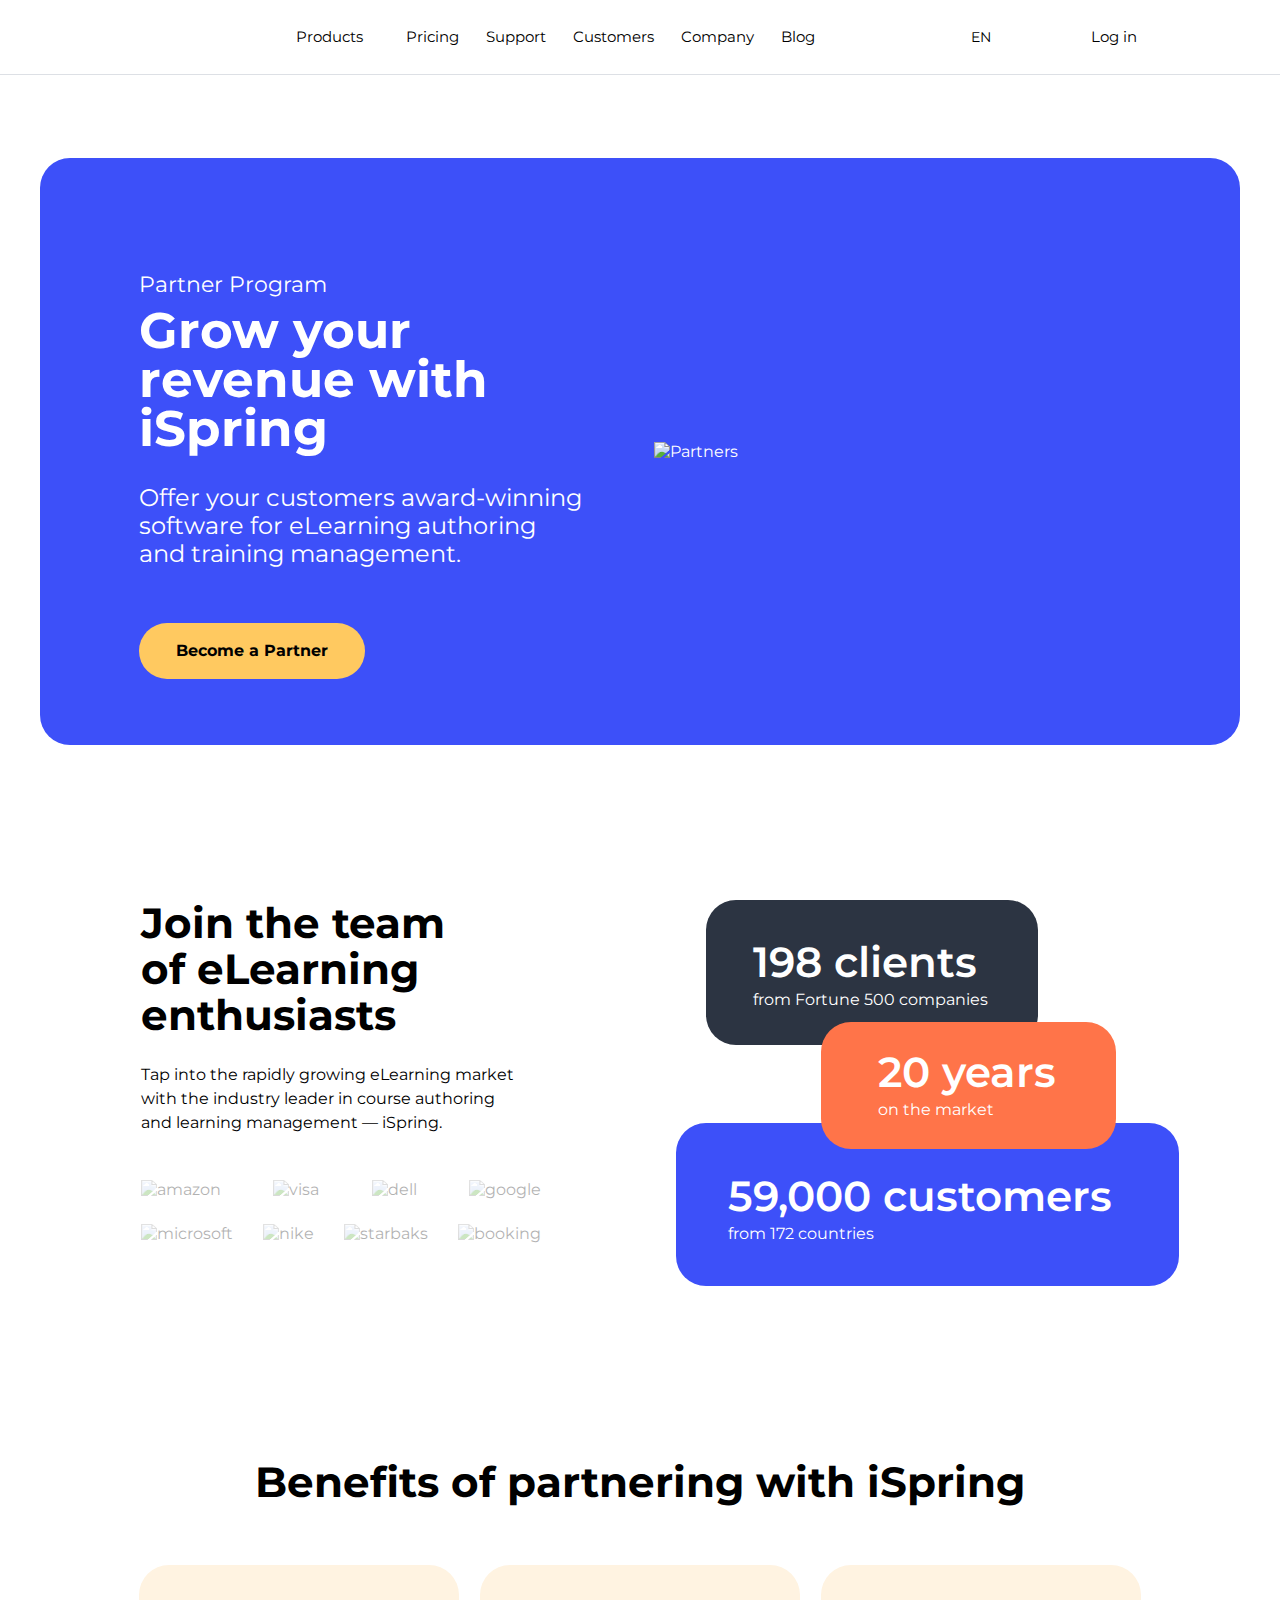
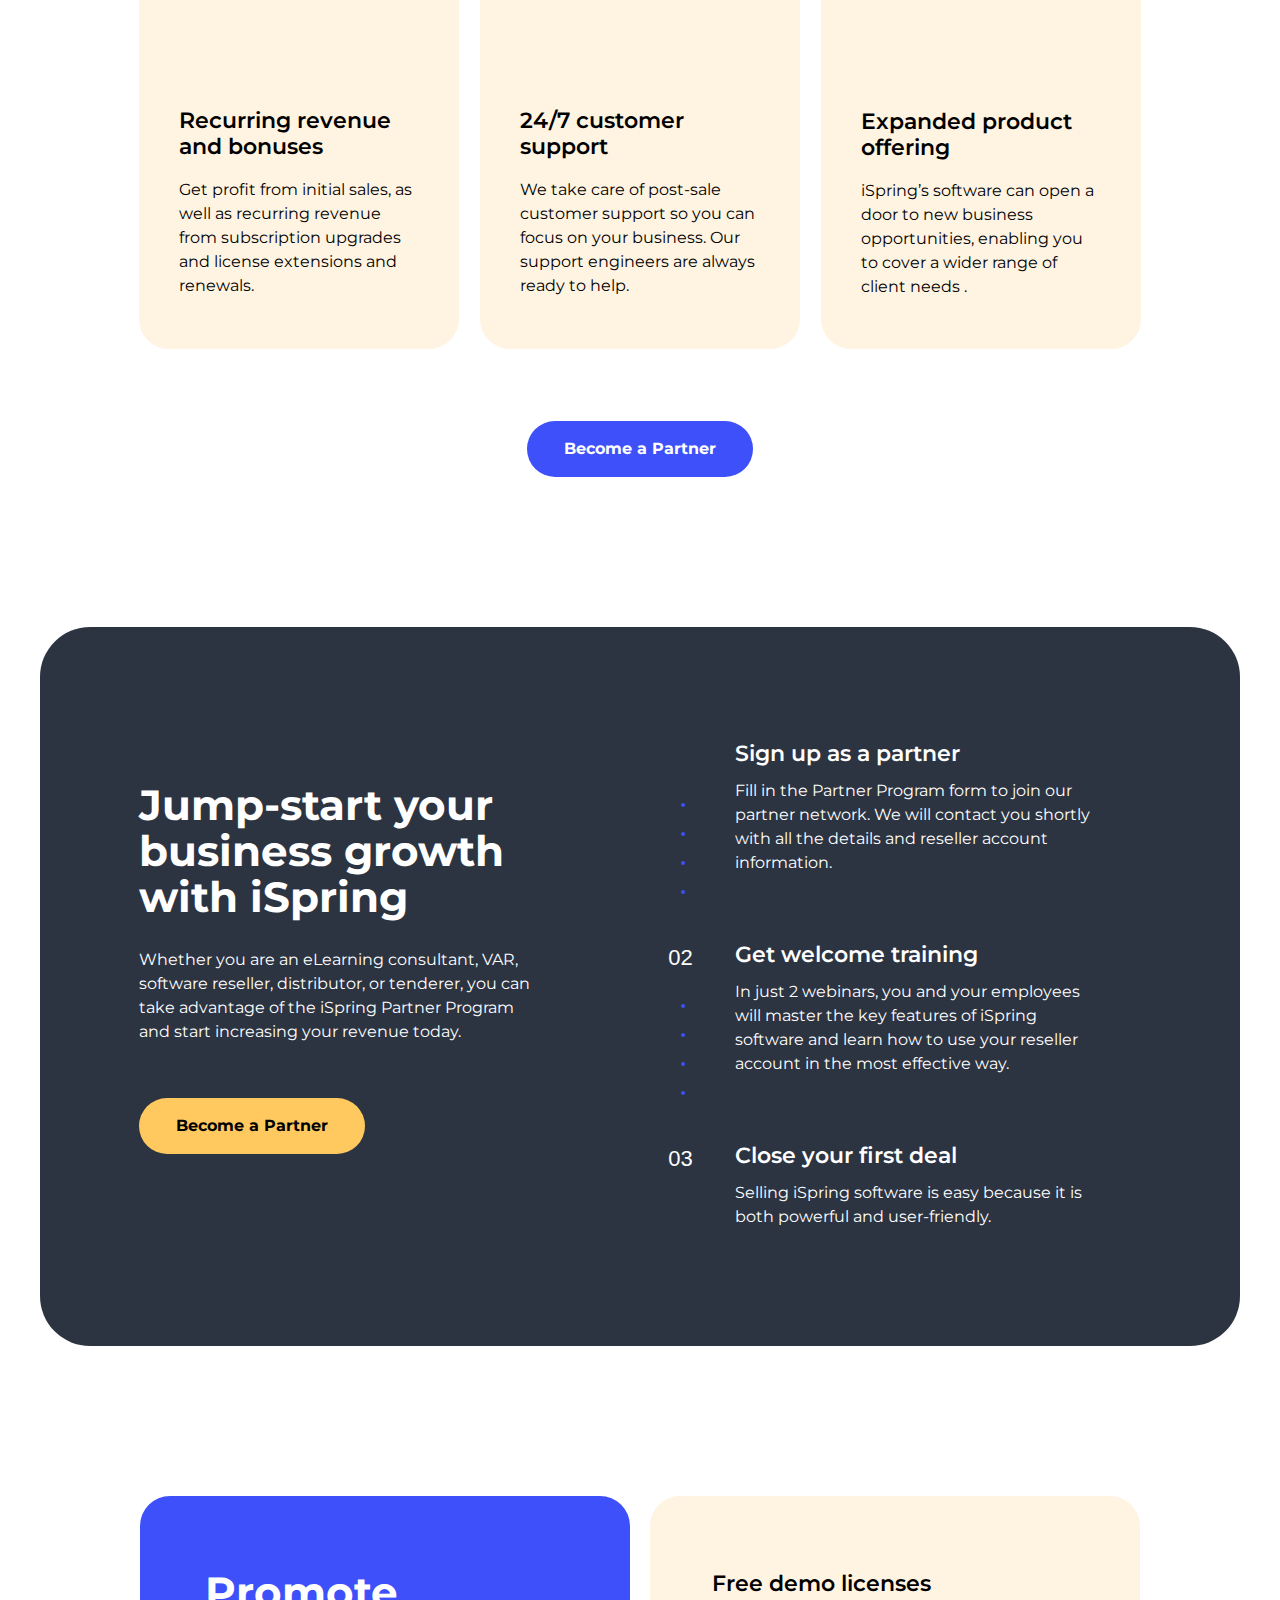
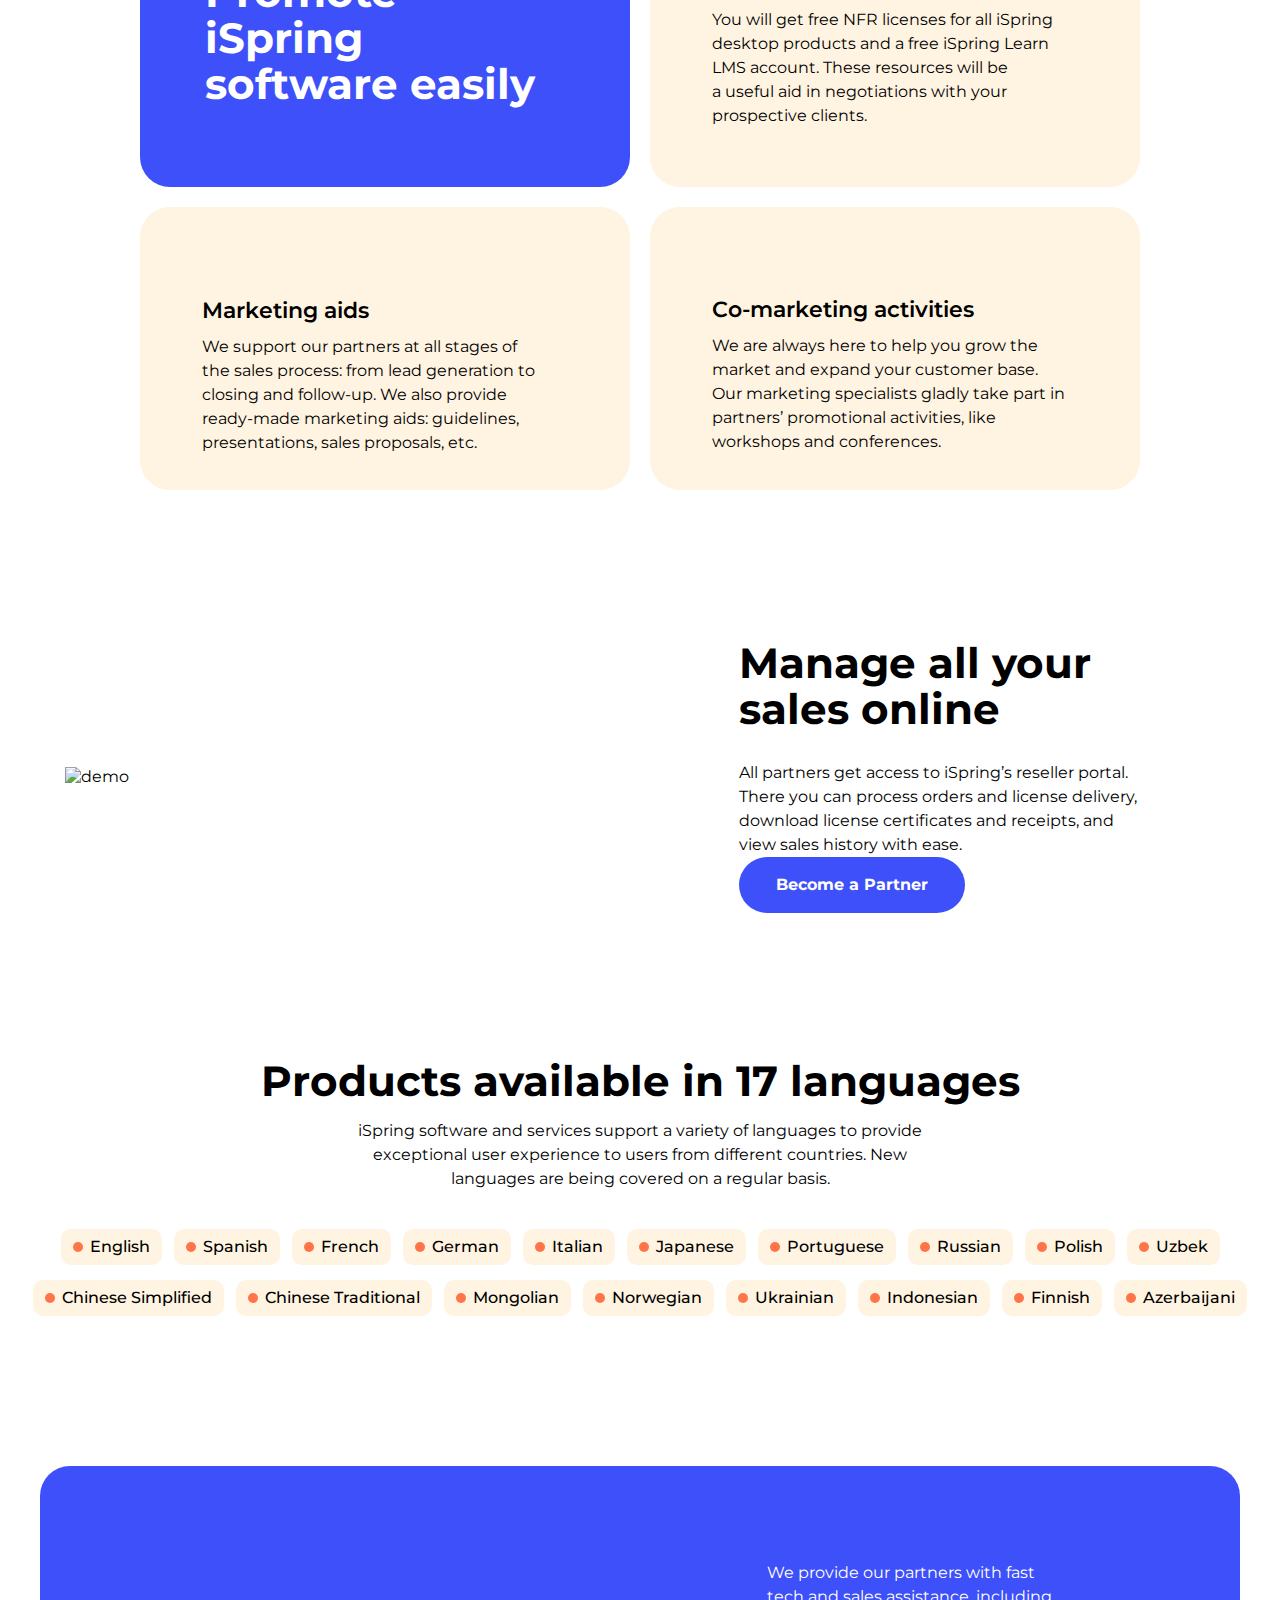
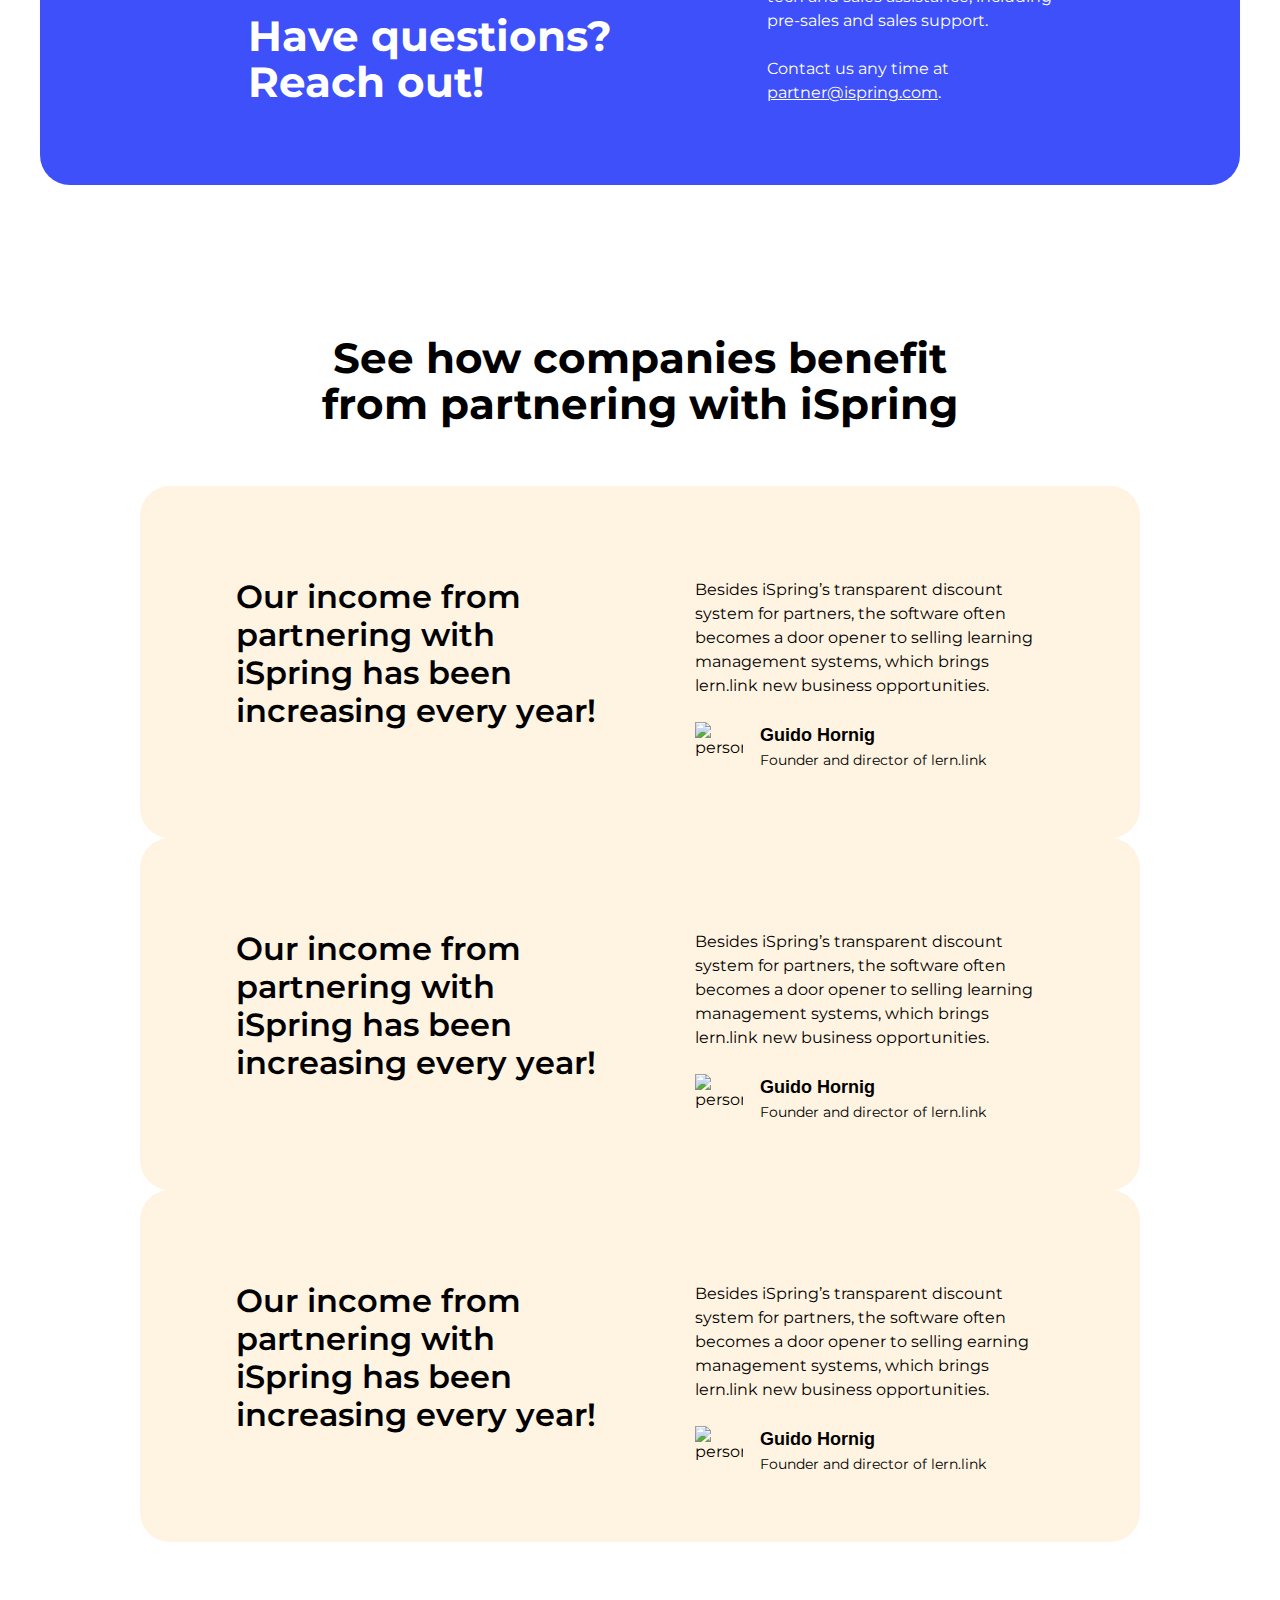
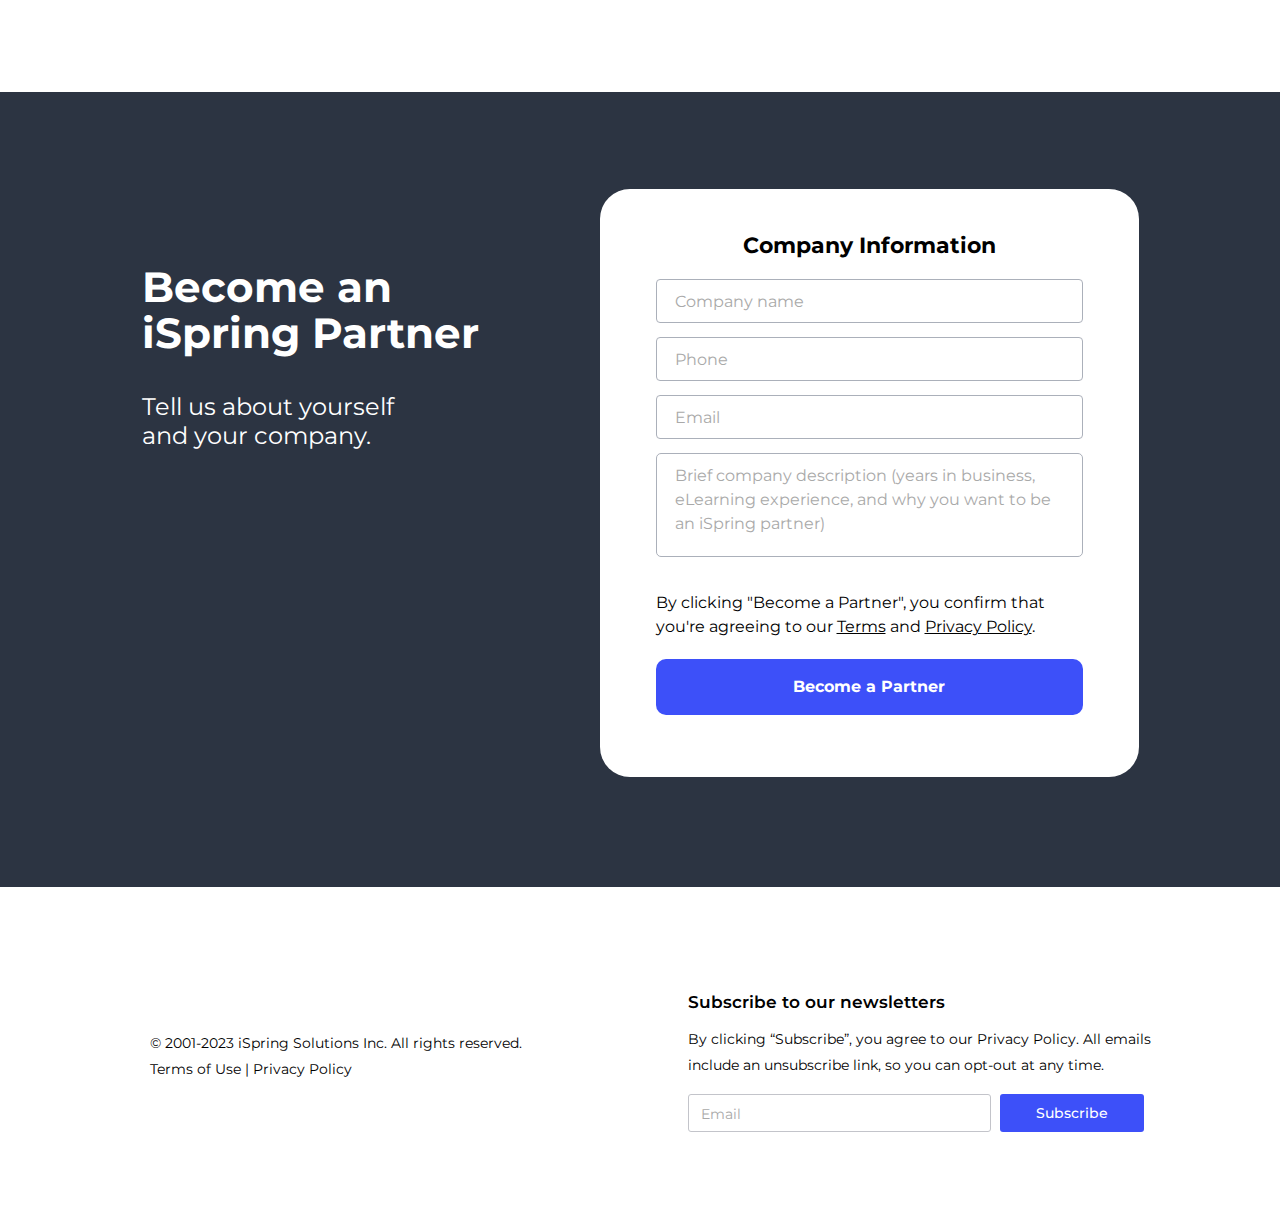
==== index.html @ 54a7dac8 "Изменены классы css" ====
<!DOCTYPE html>
<html lang="en">

<head>
    <meta charset="UTF-8">
    <meta content="width=device-width, user-scalable=yes, initial-scale=1.0, minimum-scale=1.0" name="viewport">
    <title>iSpring</title>
    <link type="image/x-icon" rel="shortcut icon" href="img/favicon.ico">
    <link rel="preconnect" href="https://fonts.googleapis.com">
    <link rel="preconnect" href="https://fonts.gstatic.com" crossorigin>
    <link href="https://fonts.googleapis.com/css2?family=Montserrat:ital,wght@0,100;0,200;0,300;0,400;0,500;0,600;0,700;0,800;0,900;1,100;1,200;1,300;1,400;1,500;1,600;1,700;1,800;1,900&display=swap" rel="stylesheet">
    <link rel="stylesheet" href="https://maxcdn.bootstrapcdn.com/font-awesome/4.5.0/css/font-awesome.min.css">
    <link rel="stylesheet" href="css/style.css">
    <link rel="stylesheet" href="css/style_medium.css">
    <link rel="stylesheet" href="css/style_small.css">
    <link rel="stylesheet" href="css/slider.css">
    <link rel="stylesheet" href="css/menu.css">
</head>

<body class="page-block">
    <header class="header">
        <div class="header__menu-collapse"><span></span></div>
        <div class="header__logo-block">
            <a class="logo-block logo-block_header"></a>
        </div>
        <ul class="navigation header__nav header__navigation">
            <li class="navigation__item navigation__item_list">Products</li>
            <li class="navigation__item"><a class="navigation__link" href="">Pricing</a></li>
            <li class="navigation__item"><a class="navigation__link" href="">Support</a></li>
            <li class="navigation__item"><a class="navigation__link" href="">Customers</a></li>
            <li class="navigation__item"><a class="navigation__link" href="">Company</a></li>
            <li class="navigation__item"><a class="navigation__link" href="">Blog</a></li>
        </ul>
        <div class="service-block header__service-block">
            <div class="language-box service-block__item">EN</div>
            <a class="shopping-link service-block__item" href=""></a>
            <a class="search-link service-block__item" href=""></a>
            <a class="auth-link service-block__item" href="">Log in</a>
        </div>
    </header>

    <main class="main">

        <article class="partner-block main__article main__article_default block_blue">
            <div class="partner-block__box partner-block__box_left">
                <p class="text_medium partner-block__text-top">Partner Program</p>
                <h1 class="title-first-level partner-block__title">Grow your revenue with iSpring</h1>
                <p class="text_big partner-block__text">Offer your customers award-winning software for eLearning authoring and training management.</p>
                <a class="button partner-block__button button_yellow" href="#become-partner">Become a Partner</a>
            </div>
            <div class="partner-block__box partner-block__box_right">
                <picture class="partner-block__img-container">
                    <img class="partner-block__img" src="img/partner.png" alt="Partners">
                </picture>
            </div>
        </article>

        <article class="join-team-block main__article main__article_default">
            <div class="join-team-block__box join-team-block__box_left">
                <h2 class="title-second-level join-team-block__title">Join the team of&nbsp;eLearning enthusiasts</h2>
                <p class="text join-team-block__text">Tap into the rapidly growing eLearning market with the industry leader in course authoring and learning management — iSpring. </p>
                <div class="company-list join-team-block__company-list">
                    <img class="company-list__image" src="img/amazon.svg" alt="amazon">
                    <img class="company-list__image" src="img/visa.svg" alt="visa">
                    <img class="company-list__image" src="img/dell.svg" alt="dell">
                    <img class="company-list__image" src="img/google.svg" alt="google">
                    <img class="company-list__image" src="img/microsoft.svg" alt="microsoft">
                    <img class="company-list__image" src="img/nike.svg" alt="nike">
                    <img class="company-list__image" src="img/starbaks.svg" alt="starbaks">
                    <img class="company-list__image" src="img/booking.svg" alt="booking">
                </div>
            </div>

            <div class="join-team-block__box join-team-block__box_right">
                <div class="info join-team-block__info join-team-block__info_grey">
                    <h2 class="info__title">198 clients</h2>
                    <p class="text info__text">from Fortune 500 companies </p>
                </div>
                <div class="info join-team-block__info join-team-block__info_yellow">
                    <h2 class="info__title">20 years</h2>
                    <p class="text info__text">on the market</p>
                </div>
                <div class="info join-team-block__info join-team-block__info_blue">
                    <h2 class="info__title">59,000 customers</h2>
                    <p class="text info__text">from 172 countries</p>
                </div>
            </div>
        </article>

        <article class="benefits-block main__article main__article_default">
            <div class="benefits-block__header">
                <h2 class="title-second-level">Benefits of partnering with iSpring</h2>
            </div>

            <div class="benefits-block__main">
                <div class="benefits-block__box">
                    <h3 class="title-third-level benefits-block__title benefits-block__title_first">Recurring revenue and bonuses</h3>
                    <p class="text benefits-block__text">Get profit from initial sales, as well as recurring revenue from subscription upgrades and license extensions and renewals. </p>
                </div>

                <div class="benefits-block__box">
                    <h3 class="title-third-level benefits-block__title benefits-block__title_second">24/7 customer support</h3>
                    <p class="text benefits-block__text">We take care of post-sale customer support so you can focus on your business. Our support engineers are always ready to help.</p>
                </div>

                <div class="benefits-block__box">
                    <h3 class="title-third-level benefits-block__title benefits-block__title_third">Expanded product offering</h3>
                    <p class="text benefits-block__text">iSpring’s software can open a door to new business opportunities, enabling you to cover a wider range of client needs .</p>
                </div>
            </div>

            <div class="benefits-block__area-button">
                <a class="button area-button__button button_blue" href="#become-partner">Become a Partner</a>
            </div>
        </article>

        <article class="jump-start-block main__article main__article_default block_grey">
            <div class="jump-start-block__box-left">
                <div class="jump-start-block__box-left_inner">
                    <h2 class="title-second-level jump-start-block__main-title">Jump-start your business growth with iSpring </h2>
                    <p class="text jump-start-block__main-text">Whether you are an eLearning consultant, VAR, software reseller, distributor, or tenderer, you can take advantage of the iSpring Partner Program and start increasing your revenue today.</p>
                </div>
            </div>

            <div class="jump-start-block__box-right">
                <div class="jump-start-box__number-box-wrapper">
                    <div class="jump-start-box__number-box number-box_white"><span>01</span></div>
                    <div class="jump-start-box__dot-list">
                        <div class="dot-list__item"></div>
                        <div class="dot-list__item"></div>
                        <div class="dot-list__item"></div>
                        <div class="dot-list__item"></div>
                    </div>
                </div>
                <div class="jump-start-box__content-box">
                    <h3 class="title-third-level content-box__title">Sign up as a partner</h3>
                    <p class="text content-box__text">Fill in the Partner Program form to join our partner network. We will contact you shortly with all the details and reseller account information.</p>
                </div>

                <div class="jump-start-box__number-box-wrapper">
                    <div class="jump-start-box__number-box number-box_orange"><span>02</span></div>
                    <div class="jump-start-box__dot-list">
                        <div class="dot-list__item"></div>
                        <div class="dot-list__item"></div>
                        <div class="dot-list__item"></div>
                        <div class="dot-list__item"></div>
                    </div>
                </div>
                <div class="jump-start-box__content-box">
                    <h3 class="title-third-level content-box__title">Get welcome training</h3>
                    <p class="text content-box__text">In just 2 webinars, you and your employees will master the key features of iSpring software and learn how to use your reseller account in the most effective way.</p>
                </div>
                <div class="jump-start-box__number-box-wrapper">
                    <div class="jump-start-box__number-box number-box_blue"><span>03</span></div>
                </div>
                <div class="jump-start-box__content-box">
                    <h3 class="title-third-level jcontent-box__title">Close your first deal</h3>
                    <p class="text content-box__text">Selling iSpring software is easy because it is both powerful and user-friendly.</p>
                </div>
            </div>
            <div class="jump-start-block__box-btn">
                <a class="button jump-start-block__button button_yellow" href="#become-partner">Become a Partner</a>
            </div>
        </article>

        <article class="promote-block main__article main__article_default">
            <div class="promote-block__box promote-block__box_main block_blue">
                <h2 class="title-second-level promote-block__main-title">Promote iSpring software easily</h2>
            </div>
            <div class="promote-block__box block_beige">
                <h3 class="title-third-level promote-block__title promote-block__title_first">Free demo licenses</h3>
                <p class="text promote-block__text">You will get free NFR licenses for all iSpring desktop products and a free iSpring Learn LMS account. These resources will be a&nbsp;useful aid in negotiations with your prospective clients.</p>
            </div>
            <div class="promote-block__box block_beige">
                <h3 class="title-third-level promote-block__title promote-block__title_second">Marketing aids</h3>
                <p class="text promote-block__text">We support our partners at all stages of the&nbsp;sales process: from lead generation to closing and follow-up. We also provide ready-made marketing aids: guidelines, presentations, sales proposals, etc.</p>
            </div>
            <div class="promote-block__box block_beige">
                <h3 class="title-third-level promote-block__title promote-block__title_third">Co-marketing activities</h3>
                <p class="text promote-block__text">We are always here to help you grow the market and expand your customer base. Our marketing specialists gladly take part in partners’ promotional activities, like workshops and conferences. </p>
            </div>
        </article>

        <article class="manage-block main__article main__article_default">
            <div class="manage-block__box manage-block__box_img">
                <picture class="manage-block__img-container">
                    <source srcset="img/demo_medium.png" media="(min-width: 768px)">
                    <img class="manage-block__img" src="img/demo_small.png" alt="demo">
                </picture>
            </div>
            <div class="manage-block__box manage-block__box_text">
                <h2 class="title-second-level manage-block__title">Manage all your sales online</h2>
                <p class="text manage-block__text">All partners get access to iSpring’s reseller portal. There you can process orders and license delivery, download license certificates and receipts, and view sales history with ease.</p>
            </div>
            <div class="manage-block__box manage-block__box_btn">
                <a class="button manage-block__button button_blue" href="#become-partner">Become a Partner</a>
            </div>
        </article>

        <article class="products-block main__article main__article_default">
            <h2 class="title-second-level products-block__title">Products available in 17 languages</h2>
            <p class="text products-block__text">iSpring software and services support a variety of languages to provide exceptional user experience to users from different countries. New languages are being covered on a regular basis.</p>
            <ul class="language-block products-block__language-block">
                <li class="language-block__item">English</li>
                <li class="language-block__item">Spanish</li>
                <li class="language-block__item">French</li>
                <li class="language-block__item">German</li>
                <li class="language-block__item">Italian</li>
                <li class="language-block__item">Japanese</li>
                <li class="language-block__item">Portuguese</li>
                <li class="language-block__item">Russian</li>
                <li class="language-block__item">Polish</li>
                <li class="language-block__item">Uzbek</li>
                <li class="language-block__item">Chinese Simplified</li>
                <li class="language-block__item">Chinese Traditional</li>
                <li class="language-block__item">Mongolian</li>
                <li class="language-block__item">Norwegian</li>
                <li class="language-block__item">Ukrainian</li>
                <li class="language-block__item">Indonesian</li>
                <li class="language-block__item">Finnish</li>
                <li class="language-block__item">Azerbaijani </li>
            </ul>
        </article>

        <article class="question-block main__article main__article_default">
            <div class="question-block__box">
                <h2 class="title-second-level question-block__title">Have questions? Reach out!</h2>
            </div>
            <div class="question-block__box">
                <p class="text question-block__text">We provide our partners with fast tech and sales assistance, including pre-sales and sales support.<br><br>Contact us any time at <a class="text-link_white" href="maito:partner@ispring.com">partner@ispring.com</a>.</p>
            </div>
        </article>

        <article class="companies-benefit-block main__article">
            <h2 class="title-second-level companies-benefit-block__title">See how companies benefit from partnering with iSpring</h2>
                <div class="slider-block companies-benefit-block__slider-block">
                    <div class="slider-block-inner">
                      <div class="slider">
                        <article class="slider-item">
                            <div class="slider-block__box">
                                <h3 class="title-third-level slider-block__title">Our income from partnering with iSpring has been increasing every year!</h3>
                                <p class="text slider-block__text">Besides iSpring’s transparent discount system for partners, the software often becomes a door opener to selling learning management systems, which brings lern.link new business opportunities.</p>
                                <div class="slider-block__person-block">
                                    <img class="person-block__image" src="img/person_avatar_1.png" alt="person">
                                    <h4 class="person-block__title">Guido Hornig </h4>
                                    <p class="person-block__text">Founder and director of lern.link</p>
                                </div>
                            </div>
                        </article>
                        <article class="slider-item">
                            <div class="slider-block__box">
                                <h3 class="title-third-level slider-block__title">Our income from partnering with iSpring has been increasing every year!</h3>
                                <p class="text slider-block__text">Besides iSpring’s transparent discount system for partners, the software often becomes a door opener to selling learning management systems, which brings lern.link new business opportunities.</p>
                                <div class="slider-block__person-block">
                                    <img class="person-block__image" src="img/person_avatar_2.png" alt="person">
                                    <h4 class="person-block__title">Guido Hornig </h4>
                                    <p class="person-block__text">Founder and director of lern.link</p>
                                </div>
                            </div>
                        </article>
                        <article class="slider-item">
                            <div class="slider-block__box">
                                <h3 class="title-third-level slider-block__title">Our income from partnering with iSpring has been increasing every year!</h3>
                                <p class="text slider-block__text">Besides iSpring’s transparent discount system for partners, the software often becomes a door opener to selling earning management systems, which brings lern.link new business opportunities.</p>
                                <div class="slider-block__person-block">
                                    <img class="person-block__image" src="img/person_avatar_3.png" alt="person">
                                    <h4 class="person-block__title">Guido Hornig </h4>
                                    <p class="person-block__text">Founder and director of lern.link</p>
                                </div>
                            </div>
                        </article>
                      </div>
                      <div class="slider-block__block-arrows"></div>
                    </div>
                    <div class="slider-block__block-dots"></div>
                </div>
        </article>

        <article class="yourself-block main__article block_grey" id="become-partner">
            <div class="box-text yourself-block__box">
                <h2 class="title-second-level yourself-block__main-title">Become an iSpring Partner</h2>
                <p class="text_big yourself-block__text">Tell us about yourself and your company.</p>
            </div>
            <div class="box-input yourself-block__box block_white">
                <div class="box-input-wrapper">
                    <h3 class="box-input__title">Company Information</h3>
                    <form class="send-data-partner" action="" method="post">
                        <input class="input-text box-input__input-field" name="company_name" id="company_name"
                            placeholder="Company name" pattern=".*\S+.*" required>
                        <input class="input-text box-input__input-field" type="tel" name="phone" id="phone"
                            placeholder="Phone" pattern=".*\S+.*" required>
                        <input class="input-text box-input__input-field" type="email" name="email" id="email"
                            placeholder="Email" pattern="^([a-z0-9._-]+@[a-z0-9-]+\.[a-z]+)$" required>
                        <textarea class="input-text box-input__text-area" name="description" id="description"
                            placeholder="Brief company description (years in business, eLearning experience, and why you want to be an iSpring partner)"
                            pattern=".*\S+.*" required></textarea>
                        <p class="text box-input__text">By clicking "Become a Partner", you confirm that you're agreeing to our <a class="text-link_black" href="text">Terms</a> and <a class="text-link_black" href="">Privacy Policy</a>.</p>
                        <button class="box-input__button button_blue" type="submit">Become a Partner</button>
                    </form>
                </div>
            </div>
        </article>
    </main>

    <footer class="footer">
        <div class="footer__box-wrapper">
            <div class="rights-block footer__box">
                <a class="logo-block logo-block_footer"></a>
                <p class="text_small rights-block__text">&copy; 2001-2023 iSpring Solutions Inc. All rights reserved. Terms of Use | Privacy Policy</p>
            </div>
            <div class="footer__box">
                <div class="">
                    <form>
                        <h4 class="title-fourth-level subscribe__title">Subscribe to our newsletters</h4>
                        <p class="text_small subscribe__text">By clicking “Subscribe”, you agree to our Privacy Policy. All emails include an unsubscribe link, so you can opt-out at any time.</p>
                        <div class="subscribe__area-input">
                            <input class="input-text subscribe__input-field" type="email" name="email_for_news" placeholder="Email" required>
                            <button class="subscribe__button button_blue" type="button">Subscribe</button>
                        </div>
                    </form>
                </div>
            </div>
        </div>
    </footer>
    <script src="js/jquery-3.6.1.min.js"></script>
    <script src="js/slick.min.js"></script>
    <script src="js/extentions.js"></script>
    <script src="js/menu.js"></script>
    <script src="js/valid_text.js"></script>
    <script src="js/send_data_partner.js"></script>
</body>
</html>
---- css/style.css ----
@font-face  {
  font-family: "Euclid Circular B";
  font-style: normal;
  font-weight: 400;
  src: url("../fonts/EuclidCircularB-Regular.woff2") format("woff2");
}

@font-face  {
  font-family: "Euclid Circular B";
  font-style: normal;
  font-weight: 500;
  src: url("../fonts/EuclidCircularB-Medium.woff2") format("woff2");
}

@font-face  {
  font-family: "Euclid Circular B";
  font-style: normal;
  font-weight: 600;
  src: url("../fonts/EuclidCircularB-SemiBold.woff2") format("woff2");
}

@viewport  {
  width: device-width;
}

/*----------------------------------*/
.title-first-level  {
  margin: 0;
  font-size: 50px;
  font-weight: 700;
  line-height: 49px;
}

.title-second-level  {
  margin: 0;
  font-size: 42px;
  font-weight: 700;
  line-height: 46px;
}

.title-third-level  {
  margin: 0;
  font-size: 22px;
  font-weight: 600;
  line-height: 26px;
}

.title-fourth-level  {
  margin: 0;
  font-weight: 600;
  font-size: 17px;
  line-height: 31px;
}

.text  {
  margin: 0;
  font-weight: 400;
  font-size: 16px;
  line-height: 24px;
}

.text_big  {
  margin: 0;
  font-size: 24px;
}

.text_medium  {
  margin: 0;
  font-size: 22px;
  line-height: 22px;
}

.text_small  {
  margin: 0;
  font-weight: 400;
  font-size: 14px;
  line-height: 26px;
}

.text-link:hover{
  text-decoration: none;
}

.text-link_white  {
  color: #ffffff;
}

.text-link_black  {
  color: #000000;
}

.text-link_white:hover,
.text-link_black:hover  {
  text-decoration: none;
}

.button  {
  display: inline-block;
  border-radius: 100px;
  padding: 18px 37px 18px 37px;
  font-size: 16px;
  font-weight: 700;
  line-height: 20px;
  text-decoration: none;
  text-align: center;
}

.button_yellow  {
  background: #ffc960;
  color: #000000;
}

.button_yellow:hover  {
  cursor: pointer;
  background: rgba(255, 213, 134, 0.9);
}

.button_yellow:active  {
  background: #ffc960;
}

.button_blue  {
  background: #3d50f9;
  color: #ffffff;
}

.button_blue:hover  {
  cursor: pointer;
  background: rgba(91, 107, 255, 0.9);
}



.button_blue:active  {
  background: #3d50f9;
}

.button_blue[disabled],
.button_blue:hover[disabled],
.button_blue:active[disabled]  {
  cursor:default;
  background: #3d50f9;
}

.block_blue  {
  background: #3d50f9;
  color: #ffffff;
}

.block_grey  {
  background: #2c3442;
  color: #ffffff;
}

.block_beige  {
  background: #fff3e1;
  color: #000000;
}

.block_white  {
  background: #ffffff;
  color: #000000;
}

.input-text  {
  font-family: "Montserrat", "Arial", sans-serif;
  font-weight: 400;
  font-size: 16px;
  line-height: 24px;
}

.logo-block  {
  display: inline-block;
  background: url("../img/logo_ispring.svg") no-repeat;
}

/*----------------------------------*/

.page-block  {
  margin: 0;
  font-family: "Montserrat", "Arial", sans-serif;
}

.header  {
  border-bottom: 1px solid #dde0e5;
  display: flex;
  flex-flow: row nowrap;
  justify-content: center;
  align-items: center;
  height: 74px;
}

/*----------------------------------*/
.logo-block_header  {
  width: 120px;
  height: 30px;
  margin-right: 33px;
  background-size: contain;
}

.header__logo-block{
  height: 25px;
}

.header__navigation  {
  margin-right: 156px;
}

.navigation  {
  display: flex;
  flex-flow: row nowrap;
  list-style: none;
  padding-left: 0;
}

.navigation__item  {
  font-weight: 400;
  font-size: 15px;
  line-height: 22px;
  margin: 0 27px 0 0;
  white-space: nowrap;
}

.navigation__item:last-child  {
  margin-right: 0;
}

.navigation__item:hover  {
  cursor: pointer;
}

.navigation__item_list  {
  margin-right: 32px;
}

.navigation__item_list::after  {
  background: url("../img/menu_list.svg") no-repeat;
  content: "";
  display: inline-block;
  height: 7px;
  position: relative;
  right: -6px;
  top: -1px;
  vertical-align: middle;
  width: 11px;
}

.navigation__link  {
  text-decoration: none;
  color: #000000;
}

.service-block  {
  display: flex;
  flex-flow: row nowrap;
  align-items: center;
}

.service-block__item  {
  margin-right: 18px;
  text-decoration: none;
  color: #000000;
  vertical-align: middle;
}

.service-block__item:last-child  {
  margin-right: 0;
}

.service-block__item:hover  {
  cursor: pointer;
}

.language-box  {
  font-weight: 400;
  font-size: 14px;
  line-height: 22px;
  white-space: nowrap;
}

.language-box::after  {
  background: url("../img/menu_list.svg") no-repeat;
  content: "";
  display: inline-block;
  height: 7px;
  position: relative;
  right: -6px;
  top: -1px;
  vertical-align: middle;
  width: 11px;
}

.shopping-link  {
  background: url("../img/shopping.svg") center / 20px 16px no-repeat;
  width: 20px;
  height: 16px;
}

.search-link  {
  background: url("../img/search.svg") center / 15px 15px no-repeat;
  width: 15px;
  height: 15px;
}

.auth-link  {
  font-weight: 400px;
  font-size: 15px;
  line-height: 22px;
  white-space: nowrap;
}

.main  {
  display: flex;
  flex-flow: column nowrap;
  justify-content: center;
  align-items: center;
}

.main__article_default  {
  width: 1200px;
  box-sizing: border-box;
}

/*----------------------------------*/
/*partner-block*/
.partner-block  {
  margin-top: 83px;
  display: grid;
  grid-template-columns: 500px 493px;
  column-gap: 15px;
  align-items: center;
  border-radius: 30px;
  padding: 66px 99px;
}

.partner-block__box_left  {
  align-self: start;
  margin-top: 50px;
}

.partner-block__title  {
  margin: 10px 0 31px 0;
}

.partner-block__text  {
  margin: 0;
  line-height: 28px;
  width: 447px;
}

.partner-block__button  {
  margin-top: 55px;
}

.partner-block__img-container  {
  display: block;
  height: auto;
  max-width: 100%;
}

/*----------------------------------*/
/*join-team-block*/
.join-team-block  {
  margin-top: 155px;
  padding-left: 40px;
  display: grid;
  grid-template-columns: 425px 503px;
  justify-content: center;
  column-gap: 110px;
}

.join-team-block__box_left  {
  display: flex;
  flex-flow: column nowrap;
  justify-content: start;
  align-items: start;
}

.join-team-block__title  {
  margin: 0;
  width: 381px;
}

.join-team-block__text  {
  margin-top: 25px;
  width: 381px;
}

.join-team-block__company-list  {
  margin-top: 45px;
  opacity: 0.3;
  width: 400px;
  display: flex;
  flex-flow: row wrap;
  justify-content: space-between;
  align-items: center;
  column-gap: 20px;
  row-gap: 25px;
}

.join-team-block__box_right  {
  display: flex;
  flex-flow: column nowrap;
  justify-content: center;
  align-items: start;
  margin: 0 auto;
}

.join-team-block__info  {
  border-radius: 30px;
  color: #ffffff;
  box-sizing: border-box;
}

.join-team-block__info_grey  {
  background: #2c3442;
  padding: 39px 50px 33px 47px;
  margin: 0 0 0 30px;
  width: 332px;
}

.join-team-block__info_yellow  {
  background: #ff7449;
  width: 295px;
  padding: 27px 58px 27px 57px;
  margin: -23px 0 -26px 145px;
  z-index: 1;
}

.join-team-block__info_blue  {
  padding: 50px 50px 40px 52px;
  width: 503px;
  background: #3d50f9;
}

.info__title  {
  font-weight: 600;
  font-size: 42px;
  line-height: 46px;
  margin: 0 0 3px 0;
}

.info__text  {
  padding: 0;
  margin: 0;
}

/*----------------------------------*/
/*benefits-block*/
.benefits-block  {
  margin-top: 173px;
}

.benefits-block__header  {
  margin-bottom: 60px;
  text-align: center;
}

.benefits-block__main  {
  display: grid;
  grid-template-columns: repeat(3, 320px);
  gap: 21px;
  justify-content: center;
}

.benefits-block__box  {
  background: #fff3e1;
  border-radius: 30px;
  padding: 39px 44px 50px 40px;
}

.benefits-block__title::before  {
  content: "";
  display: block;
}

.benefits-block__title_first::before  {
  background: url("../img/benefits_1.svg") 0 / 59px 56px no-repeat;
  width: 59px;
  height: 56px;
  margin: 0 0 48px 0;
}

.benefits-block__title_second::before  {
  background: url("../img/benefits_2.svg") 0 / 56px 67px no-repeat;
  width: 56px;
  height: 67px;
  margin: -6px 0 43px 0px;
}

.benefits-block__title_third::before  {
  background: url("../img/benefits_3.svg") 0 / 58px 66px no-repeat;
  width: 58px;
  height: 66px;
  margin: -5px 0 44px -5px;
}

.benefits-block__text  {
  margin-top: 18px;
}

.benefits-block__area-button  {
  margin-top: 72px;
  text-align: center;
}

/*----------------------------------*/
/*jump-start-block*/
.jump-start-block  {
  margin-top: 150px;
  padding: 102px 150px 117px 99px;
  border-radius: 50px;
  display: grid;
  grid-template-columns: 395px 435px;
  column-gap: 121px;
  justify-content: center;
  align-content: center;
}

.jump-start-block__box-left  {
  display: flex;
  justify-content: center;
  align-items: center;
  align-self: end;
}

.jump-start-block__box-left_inner  {
  display: flex;
  flex-flow: column nowrap;
  justify-content: center;
  align-items: flex-start;
}

.jump-start-block__main-title  {
  margin-top: -10px;
}

.jump-start-block__main-text  {
  margin-top: 28px;
}

.jump-start-block__button  {
  margin: 54px 0 13px 0;
}

.jump-start-block__box-right  {
  display: grid;
  grid-template-columns: 55px 355px;
  grid-row: span 2;
  column-gap: 25px;
  row-gap: 36px;
  justify-content: center;
  align-content: start;
}

.jump-start-box__dot-list  {
  margin-top: 19px;
  display: grid;
  grid-template-columns: 4px;

  row-gap: 25px;
  justify-content: center;
  align-content: center;
}

.dot-list__item  {
  width: 4px;
  height: 4px;
  background: #3d50f9;
  border-radius: 50%;
  justify-items: center;
  align-items: center;
}

.jump-start-box__number-box  {
  font-family: "Euclid Circular B", "Arial", sans-serif;
  margin: 0;
  font-weight: 500;
  font-size: 22px;
  line-height: 26px;
  width: 55px;
  height: 55px;
  display: flex;
  justify-content: center;
  align-items: center;
}

.jump-start-box__number-box::after  {
  content: "";
  background: url("../img/dot_blue.svg") 10px 0 / 4px 4px no-repeat;
  display: inline-block;
  width: 4px;
  height: 4px;
}

.number-box_white  {
  background: url("../img/octagon_white.svg") 0 / 55px 55px no-repeat;
  color: #2c3442;
}

.number-box_orange  {
  background: url("../img/octagon_orange.svg") 0 / 55px 55px no-repeat;
}

.number-box_blue  {
  background: url("../img/octagon_blue.svg") 0 / 55px 55px no-repeat;
}

.jump-start-box__content-box  {
  margin-top: 12px;
}

.content-box__text  {
  margin-top: 12px;
}

/*promote-block*/
.promote-block  {
  margin-top: 150px;
  display: grid;
  grid-template-columns: repeat(2, 490px);
  gap: 20px;
  justify-content: center;
}

.promote-block__box  {
  border-radius: 30px;
  padding: 35px 70px 35px 62px;
}

.promote-block__box_main  {
  display: flex;
  justify-content: center;
  align-items: center;
  padding: 73px 95px 80px 65px;
}

.promote-block__main-title  {
  width: 330px;
}

.promote-block__title::before  {
  content: "";
  display: block;
}

.promote-block__title_first::before  {
  background: url("../img/promote_1.svg") 0 / 38px 36px no-repeat;
  width: 38px;
  height: 36px;
  margin: -6px 0 10px 4px;
}

.promote-block__title_second::before  {
  background: url("../img/promote_2.svg") 0 / 34px 40px no-repeat;
  width: 34px;
  height: 40px;
  margin: -2px 0 18px 2px;
}

.promote-block__title_third::before  {
  background: url("../img/promote_3.svg") 0 / 37px 35px no-repeat;
  width: 37px;
  height: 35px;
  margin-bottom: 20px;
}

.promote-block__text  {
  margin-top: 11px;
}

/*----------------------------------*/
/*manage-block*/
.manage-block  {
  margin-top: 150px;
  margin-left: -75px;
  display: grid;
  grid-template-columns: 625px 401px;
  column-gap: 49px;
  row-gap: 0;
  justify-content: center;
  align-items: center;
}

.manage-block__img  {
  width: 625px;
}

.manage-block__box_text  {
  display: flex;
  flex-flow: column nowrap;
  justify-content: center;
  align-self: start;
}

.manage-block__box_img  {
  grid-row: span 2;
}

.manage-block__box_btn  {
  align-self: start;
}

.manage-block__text  {
  margin-top: 29px;
}

/*----------------------------------*/
/*products-block*/
.products-block  {
  margin-top: 145px;
  width: 1280px;
  text-align: center;
  display: flex;
  flex-flow: column nowrap;
  justify-content: center;
  align-items: center;
}

.products-block__text  {
  margin: 0 auto;
  margin-top: 15px;
  width: 600px;
}

.language-block  {
  margin: 38px 0 0 0;
  padding: 0;
  display: flex;
  flex-flow: row wrap;
  justify-content: center;
  align-items: center;
  column-gap: 12px;
  row-gap: 15px;
}

.language-block__item  {
  background: #fff3e1;
  border-radius: 10px;
  padding: 6px 12px;
  list-style: none;
  font-size: 16px;
  font-weight: 500;
  line-height: 24px;
}

.language-block__item::before  {
  content: "";
  display: inline-block;
  width: 10px;
  height: 10px;
  border-radius: 5px;
  margin-right: 7px;
  background: #ff7449;
}

/*----------------------------------*/
/*question-block*/
.question-block  {
  margin-top: 150px;
  padding: 65px 170px 80px 207px;
  display: grid;
  grid-template-columns: 375px 302px;
  gap: 144px;
  justify-content: center;
  align-items: end;
  background: #3d50f9;
  border-radius: 30px;
  color: #ffffff;
}

.question-block__title::before  {
  content: "";
  display: block;
  background: url("../img/hands.svg") -5px 0 / 61px 60px no-repeat;
  width: 61px;
  height: 60px;
  margin-bottom: 22px;
}

/*----------------------------------*/
/*companies-benefit-block*/
.companies-benefit-block  {
  margin-top: 150px;
  width: 100%;
}

.companies-benefit-block__title  {
  margin: 0 auto 59px;
  width: 650px;
  text-align: center;
}

.slider-block__box  {
  margin: 0 auto;
  padding: 92px 95px 66px 96px;
  width: 1000px;
  box-sizing: border-box;
  display: grid;
  grid-template-columns: 369px 350px;
  column-gap: 90px;
  row-gap: 24px;
  justify-content: center;
  border-radius: 30px;
  background: #fff3e1;
  color: #000000;
}

.slider-block__title  {
  grid-row: span 2;
  align-items: end;
  font-weight: 600;
  font-size: 32px;
  line-height: 38px;
  text-align: left;
  z-index: 1;
}

.slider-block__title::before  {
  content: "";
  background: url("../img/two_rectangle.svg") 0 / 123px 89px no-repeat;
  display: inline-block;
  position: absolute;
  width: 200px;
  height: 200px;
  z-index: -1;
  margin: -100px 0 0 -20px;
}

.slider-block__person-block  {
  width: 100%;
  display: grid;
  grid-template-columns: 48px 1fr;
  column-gap: 17px;
  justify-content: center;
  align-content: center;
}

.person-block__title  {
  font-family: "Euclid Circular B", "Arial", sans-serif;
  margin: 0;
  font-weight: 600;
  font-size: 18px;
  line-height: 26px;
}

.person-block__image  {
  grid-row: span 2;
  width: 48px;
  height: 48px;
}

.person-block__text  {
  margin: 0;
  font-weight: 400px;
  font-size: 14px;
  line-height: 24px;
}

/*----------------------------------*/
/*yourself-block*/
.yourself-block  {
  margin-top: 150px;
  width: 100%;
  padding: 97px 0 110px 0;
  display: grid;
  grid-template-columns: 345px 539px;
  column-gap: 113px;
  justify-content: center;
  align-content: start;
  box-sizing: border-box;
}

.box-text  {
  z-index: 1;
  margin: 75px 0 0 0;
}

.box-text::before  {
  content: "";
  display: inline-block;
  position: absolute;
  width: 300px;
  height: 300px;
  z-index: -1;
  margin: -100px 0 0 -45px;
  background: url("../img/octagon_blue.svg") 0 / 230px 230px no-repeat;
}

.yourself-block__text  {
  margin-top: 37px;
  font-weight: 400;
  line-height: 120%;
  width: 290px;
}

.box-input  {
  border-radius: 30px;
  padding: 44px 56px 62px 56px;
  align-self: end;
}

.box-input__title  {
  font-weight: 700;
  font-size: 22px;
  line-height: 26px;
  text-align: center;
  margin: 0 0 20px 0;
}

.box-input__input-field  {
  display: block;
  height: 44px;
  width: 100%;
  border: 1px solid #abb0ba;
  border-radius: 4px;
  margin-bottom: 14px;
  box-sizing: border-box;
  padding: 0 18px;
}

.box-input__text-area  {
  display: block;
  width: 100%;
  height: 104px;
  border: 1px solid #abb0ba;
  border-radius: 5px;
  resize: none;
  box-sizing: border-box;
  padding: 10px 18px;
}

.box-input__input-field::placeholder,
.box-input__text-area::placeholder  {
  font-family: "Montserrat", "Arial", sans-serif;
  font-weight: 400;
  font-size: 16px;
  line-height: 24px;
  color: #a9a9a9;
}

.input-field_error  {
  outline: 2px solid #ff0000;
}

.box-input__text  {
  margin-top: 34px;
}

.box-input__button  {
  margin-top: 20px;
  width: 100%;
  border-radius: 10px;
  border: 0;
  padding: 18px 0;
  font-family: "Montserrat", "Arial", sans-serif;
  font-weight: 700;
  font-size: 16px;
  line-height: 20px;
}

/*----------------------------------*/
/*footer__box*/
.footer__box-wrapper  {
  display: grid;
  grid-template-columns: 375px 463px;
  column-gap: 163px;
  justify-content: center;
  align-content: start;
  padding: 100px 0 83px 20px;
}

.logo-block_footer  {
  width: 104px;
  height: 24px;
  background-size: 104px 24px;
}

.rights-block__text  {
  margin-top: 15px;
}

.subscribe__text  {
  margin-top: 8px;
}

.subscribe__area-input  {
  margin-top: 16px;
  display: grid;
  grid-template-columns: 303px 144px;
  column-gap: 9px;
}

.subscribe__input-field  {
  height: 38px;
  border: 1px solid #c3c4ca;
  border-radius: 3px;
  box-sizing: border-box;
  padding: 0 12px;
}

.subscribe__input-field::placeholder  {
  font-family: "Montserrat", "Arial", sans-serif;
  font-weight: 400;
  font-size: 14px;
  line-height: 24px;
  color: #a9a9a9;
  padding: 5px 0 6px 0;
}

.subscribe__button  {
  border-radius: 3px;
  height: 38px;
  border: 0;
  font-family: "Montserrat", "Arial", sans-serif;
  font-weight: 500;
  font-size: 14px;
  line-height: 25px;
}
---- css/style_medium.css ----
@media (min-width: 768px) and (max-width: 1279px)  {

  .title-first-level  {
    font-size: 44px;
    line-height: 45px;
  }

  .title-second-level  {
    font-size: 38px;
    line-height: 42px;
  }

  .title-third-level  {
    font-size: 20px;
    line-height: 24px;
  }

  .main__article_default  {
    width: 100%;

  }

  .text  {
    font-size: 15px;
    line-height: 22px;
  }

  .text_small  {
    font-size: 14px;
    line-height: 22px;
  }

  .button  {
    font-size: 15px;
  }

  /*----------------------------------*/
  /*header*/
  .header__logo-block  {
    height: 22px;
  }

  .logo-block_header  {
    width: 100px;
    height: 20px;
    margin: 0 12px 0 0;
  }

  .header__navigation  {
    margin-right: 30px;
  }

  .navigation__item:not(:last-child)  {
    margin-right: 14px;
  }

  .navigation__item{
    font-size: 14px;
  }

  .auth-link  {
    font-size: 14px;

  }

  .main__article  {
    margin-top: 80px;
  }

  /*----------------------------------*/
  /*partner-block*/
  .partner-block  {
    border-radius: 0;
    display: grid;
    grid-template-columns: 1fr 1fr;
    gap: 20px;
    padding: 50px 60px;
  }

  .partner-block__text  {
    width: 100%;
  }

  .partner-block__img  {
    display: block;
    height: auto;
    max-width: 100%;
  }

  /*----------------------------------*/
  /*join-team-block*/
  .join-team-block  {
    display: flex;
    flex-flow: column nowrap;
    justify-content: center;
    align-items: center;
    row-gap: 20px;
    padding: 0 20px;
  }

  .join-team-block__title{
    text-align: center;
  }

  .info__title  {
    font-size: 38px;
    line-height: 42px;
  }

  .join-team-block__company-list  {
    justify-content: space-between;
    width: 400px;
    margin: 34px auto 0;
  }

  .join-team-block__info_yellow  {
    background: #ff7449;
    width: 295px;

    margin: -23px 0 -26px 145px;
    z-index: 1
  }

  /*----------------------------------*/
  /*benefits-block*/
  .benefits-block__main  {
    grid-template-columns:  repeat(3, minmax(220px, 320px));
    margin: 0 20px;
  }

  .question-block  {
    grid-template-columns: 375px;
    gap: 20px;
  }

  /*----------------------------------*/
  /*companies-benefit-block*/
  .companies-benefit-block  {
    margin-top: 80px;
  }

  .slider-block__box  {
    width: 710px;
    box-sizing: border-box;
    box-sizing: border-box;
    grid-template-columns: 1fr 1fr;
    column-gap: 40px;
    padding: 70px 60px 50px;
  }

  /*----------------------------------*/
  /*jump-start-block*/
  .jump-start-block  {
    border-radius: 0;
    width: 100%;
    display: flex;
    flex-flow: column wrap;
    justify-content: center;
    align-items: center;
    row-gap: 40px;
    padding: 70px 70px;
  }

  .jump-start-block__main-title  {
    align-self: center;
    text-align: center;
    width: 600px;
  }

  .jump-start-block__main-text  {
    width: 500px;
    align-self: center;
    text-align: center;
  }

  .jump-start-block__button  {
    margin-top: 30px;
  }

  /*----------------------------------*/
  /*promote-block*/
  .promote-block  {
    grid-template-columns: repeat(2, 350px);
  }

  /*----------------------------------*/
  /*manage-block*/
  .manage-block  {
    display: flex;
    flex-flow: column nowrap;
    justify-content: center;
    align-items: center;
    row-gap: 20px;
    margin-left: 0;
  }

  .manage-block__box  {
    max-width: 625px;
    align-items: center;
  }

  .manage-block__box_img  {
    order: 2;
    margin: 0 auto;
  }

  .manage-block__box_text  {
    order: 1;
    margin: 0 auto;
  }

  .manage-block__box_btn  {
    order: 3;
    margin-top: 30px;
    margin: 0 auto;
  }

  /*----------------------------------*/
  /*products-block*/
  .language-block__item  {
    font-size: 15px;
  }

  /*----------------------------------*/
  /*question-block*/
  .question-block  {
    width: 600px;
  }

  /*----------------------------------*/
  /*yourself-block*/
  .yourself-block  {
    display: flex;
    flex-flow: column nowrap;
    justify-content: center;
    align-items: center;
    gap: 50px;
    padding: 65px 50px 80px 50px;
  }

  .yourself-block__box  {
    width: 540px;
    box-sizing: border-box;
  }

  .box-input  {
    align-self: center;
  }

  /*----------------------------------*/
  /*footer__box*/

  .footer__box-wrapper  {
    grid-template-columns: 463px;
    gap: 20px;
    padding: 60px 0;
  }

  .subscribe__button  {
    max-width: 144px;
  }

}
---- css/style_small.css ----
@media screen and (max-width: 767px)  {

  .title-first-level  {
    font-size: 38px;
    line-height: 40px;
  }

  .title-second-level  {
    font-size: 27px;
    line-height: 30px;
  }

  .title-third-level  {
    font-size: 18px;
    line-height: 22px;
  }


  .text_medium  {
    font-size: 18px;
    line-height: 18px;
  }

  .text_big  {
    font-size: 20px;
  }

  .text  {
    font-size: 14px;
    line-height: 20px;
  }

  .text_small  {
    font-size: 12px;
    line-height: 18px;
  }

  .button  {
    font-size: 14px;
  }

  /*----------------------------------*/
  .main__article  {
    width: 100%;
  }

  /*----------------------------------*/
  .header  {
    display: grid;
    grid-template-columns: 1fr 1fr 1fr;
    column-gap: 15px;
    align-items: center;
    justify-content: center;
    align-items: center;
    padding: 0 20px;
  }

  .header__menu-collapse  {
    width: 21px;
    height: 17px;
    justify-self: start;
  }

  .header__logo-block  {
    height: 28px;
  }

  .logo-block_header  {
    width: 120px;
    height: 30px;
    margin: 0;
  }

  .header__service-block  {
    justify-self: end;
  }

  .language-box  {
    margin-right: 12px;
  }

  .shopping-link  {
    margin-right: 12px;
  }

  .auth-link  {
    font-size: 14px;

  }

  .search-link,
  .header__navigation  {
    display: none;
  }

  .main__article  {
    margin-top: 80px;
  }

  /*----------------------------------*/
  /*partner-block*/

  .partner-block  {
    margin-top: 0;
    display: block;
    border-radius: 0;
    padding: 30px 20px;
  }

  .partner-block__box  {
    display: flex;
    flex-flow: column wrap;
    justify-content: center;
    align-items: center;

  }

  .partner-block__title,
  .partner-block__text  {
    text-align: center;
    width: 100%;
  }

  .partner-block__button  {
    align-self: center;
  }

  .partner-block__box_right  {
    display: none;
  }

  /*----------------------------------*/
  /*join-team-block*/
  .join-team-block  {
    display: flex;
    flex-flow: column nowrap;
    justify-content: center;
    align-items: center;
    row-gap: 20px;
    padding: 0 10px;

  }

  .join-team-block__title{
    width: 100%;
    text-align: center;
    box-sizing: border-box;
    padding: 0 20px;
  }

  .info__title  {
    font-size: 34px;
    line-height: 38px;
  }

  .join-team-block__text  {
    width: 100%;
    text-align: center;
  }

  .join-team-block__company-list  {
    justify-content: center;
    width: 100%;
  }

  .join-team-block__box  {
    width: 100%;
    max-width: 404px;
  }

  .join-team-block__info  {
    margin: 0;
    padding: 20px 30px;
    width: 100%;
    border-radius: 0;
  }

  .join-team-block__info:first-child  {
    border-radius: 10px 10px 0 0;
  }

  .join-team-block__info:last-child  {
    border-radius: 0 0 10px 10px;
  }

  /*----------------------------------*/
  /*benefits-block*/
  .benefits-block  {
    padding: 0 20px;
  }

  .benefits-block__title::before  {
    margin-bottom: 15px;
  }

  .benefits-block__header  {
    margin-bottom: 30px;
  }

  .benefits-block__main  {
    display: flex;
    flex-flow: column nowrap;
    justify-content: center;
    align-items: center;
    row-gap: 20px;
  }

  .benefits-block__box  {
    max-width: 320px;
    padding: 20px 20px 25px 25px;
  }

  .benefits-block__area-button  {
    margin-top: 30px;
  }

  /*----------------------------------*/
  /*jump-start-block*/
  .jump-start-block  {
    border-radius: 0;
    display: flex;
    flex-flow: column wrap;
    justify-content: center;
    align-items: center;
    row-gap: 40px;
    padding: 40px 40px;
  }

  .jump-start-block__button  {
    margin-top: 0;
  }

  .jump-start-block__box-right  {
    grid-template-columns: 55px 1fr;
  }

  /*----------------------------------*/
  /*promote-block*/
  .promote-block  {
    display: flex;
    flex-flow: column nowrap;
    justify-content: center;
    align-items: center;
    row-gap: 20px;
    padding: 0 20px;
  }

  .promote-block__box  {
    max-width: 490px;
    box-sizing: border-box;
    padding: 20px 20px 25px 25px;
  }

  .promote-block__main-title  {
    width: 100%;
  }

  /*----------------------------------*/
  /*manage-block*/
  .manage-block  {
    display: flex;
    flex-flow: column nowrap;
    justify-content: center;
    align-items: center;
    row-gap: 30px;
    margin-left: 0;
    padding: 0 20px;
  }

  .manage-block__title  {
    text-align: center;
  }

  .manage-block__box  {
    max-width: 625px;
    align-items: center;
  }

  .manage-block__box_img  {
    order: 2;
    margin: 0 auto;
  }

  .manage-block__box_text  {
    order: 1;
    margin: 0 auto;
  }

  .manage-block__box_btn  {
    order: 3;
    margin: 10px 0 0;
    align-self: center;
  }

  .manage-block__img  {
    display: block;
    height: auto;
    max-width: 100%;
  }

  /*----------------------------------*/
  /*products-block*/
  .products-block  {
    padding: 0 20px;
  }

  .products-block__text  {
    width: 100%;
  }

  .language-block__item  {
    font-size: 12px;
  }

  /*----------------------------------*/
  /*question-block*/
  .question-block  {
    display: flex;
    flex-flow: column nowrap;
    justify-content: center;
    align-items: center;
    row-gap: 20px;
    border-radius: 0;
    padding: 30px 40px 50px;
  }

  /*----------------------------------*/
  /*companies-benefit-block*/
  .companies-benefit-block__title  {
    width: 100%;
    padding: 0 20px;
    box-sizing: border-box;
  }

  .slider-block__box  {
    width: 95%;
    display: flex;
    flex-flow: column wrap;
    justify-content: center;
    align-items: center;
    column-gap: 20px;
    padding: 60px 40px 20px;
  }

  /*----------------------------------*/
  /*yourself-block*/
  .yourself-block  {
    margin-top: 60px;
    display: flex;
    flex-flow: column nowrap;
    justify-content: center;
    align-items: center;
    gap: 40px;
    padding: 40px 20px 30px;
  }

  .yourself-block__main-title  {
    text-align: center;
  }

  .yourself-block__box  {
    margin-top: 0;
  }

  .yourself-block__text  {
    text-align: center;
    width: 100%;
  }

  .box-text::before  {
    display: none;
  }

  .box-input  {
    padding: 40px 20px 20px;
    align-self: center;
  }

  .box-input__button  {
    font-size: 14px;
  }

  .box-input__input-field,
  .box-input__text-area  {
    font-size: 14px;
    line-height: 20px;
  }

  .box-input__input-field::placeholder,
  .box-input__text-area::placeholder  {
    font-size: 14px;
    line-height: 20px;
  }

  /*----------------------------------*/
  /*footer__box*/
  .footer__box-wrapper  {
    display: flex;
    flex-flow: column wrap;
    justify-content: center;
    align-items: center;
    row-gap: 20px;
    padding: 40px;
  }

  .subscribe__area-input  {
    display: flex;
    flex-flow: column wrap;
    justify-content: center;
    align-items: stretch;
    row-gap: 20px;
  }

  .rights-block  {
    align-self: flex-start;
  }

}
---- css/slider.css ----
.slider-block  {
    height: 100%;
}

.slider-block-inner  {
    position: relative;
}

.slick-list  {
    overflow: hidden;
}

.slick-track  {
    display: flex;
    column-gap: 48px;
}

.slick-arrow  {
    position: absolute;
    font-size: 0;
    border: 0;
    width: 50px;
    height: 50px;
    border-radius: 50%;
    box-shadow: 0px 9px 23px rgba(22, 25, 32, 0.15);
}

.slick-arrow:hover  {
    cursor: pointer;
    box-shadow: 0px 5px 23px rgba(22, 25, 32, 0.3);
}

.slick-arrow:active  {
    box-shadow: 0px 5px 23px rgba(22, 25, 32, 0.15);
}

.slick-prev  {
    left: 0;
    background: #ffffff url("../img/prev_slide.svg") 17px 14px / 12px 22px no-repeat;
}

.slick-next  {
    right: 0;
    background: #ffffff url("../img/next_slide.svg") 22px 14px / 12px 22px no-repeat;
}

.slick-dots  {
    display: flex;
    align-items: center;
    justify-content: center;
    column-gap: 13px;
    margin: 27px 0 0 0;
    padding: 0;
}

.slick-dots li  {
    list-style: none;
}

.slick-dots li button  {
    font-size: 0;
    width: 15px;
    height: 15px;
    border-radius: 50%;
    border: 0;
    background: #EDF2F7;
}

.slick-dots li button:hover  {
    cursor: pointer;
}

.slick-dots li.slick-active button  {
    background: #3D50F9;
}

.slider  {
    position: relative;
}

.slider-block__block-arrows  {
    height: 50px;
    width: 1050px;
    position: absolute;
    top: 50%;
    left: 50%;
    margin: -25px 0 0 -525px;
    z-index: 10;
}

@media (min-width: 768px) and (max-width: 1279px)  {

    .slick-dots li button  {
      width: 12px;
      height: 12px;
    }

    .slider-block__block-arrows  {
        width: 760px;
        margin: -25px 0 0 -380px;
    }
  
  }
  
  @media screen and (max-width: 767px)  {
   
    .slick-track  {
        column-gap: 0;
    }

    .slick-dots li button  {
      width: 12px;
      height: 12px;
    }

    .slider-block__block-arrows  {
        width: 96%;
        left: 4%;
        margin: -25px 0 0 -2vw;
    }

    .slick-arrow  {
        width: 40px;
        height: 40px;
    }

    .slick-prev  {
        background-position: 12px 9px;
        background-size: 12px 22px;
    }

    .slick-next  {
        background-position: 16px 9px;
        background-size: 12px 22px;

    }

  }
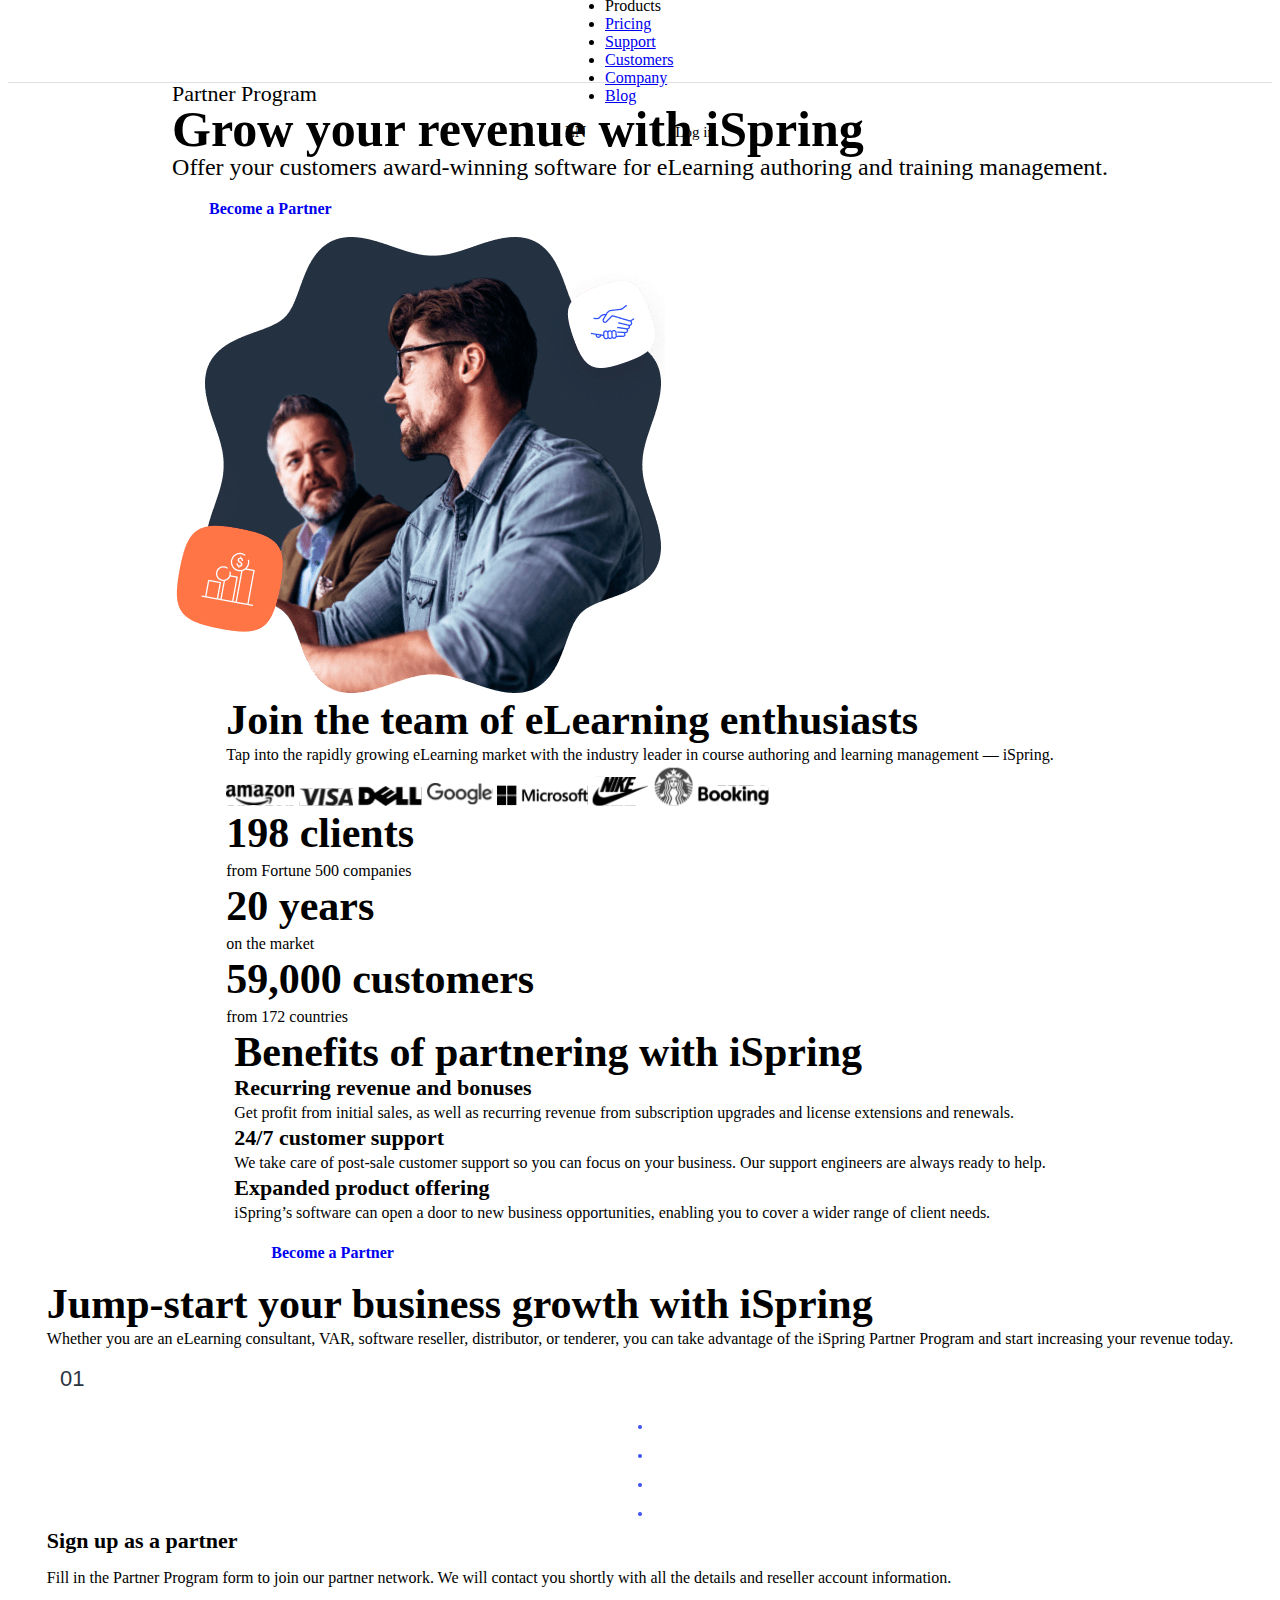
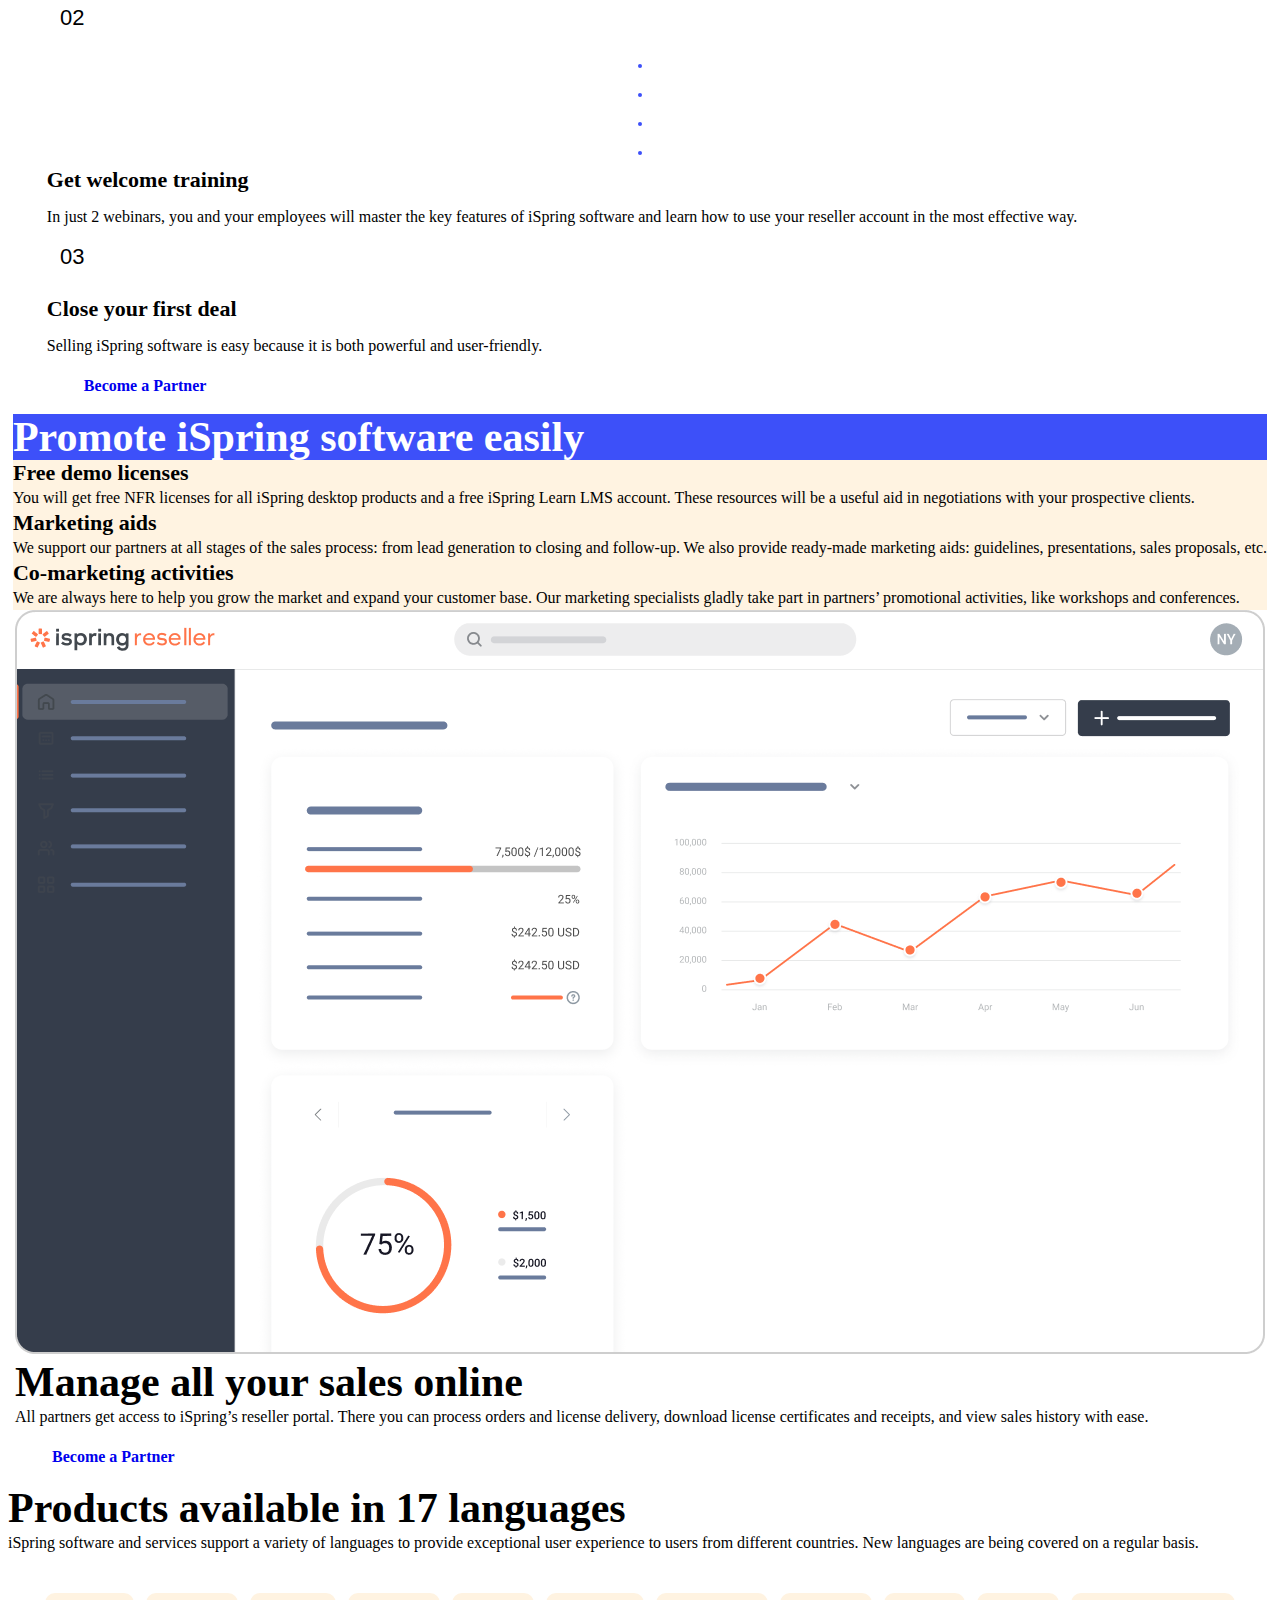
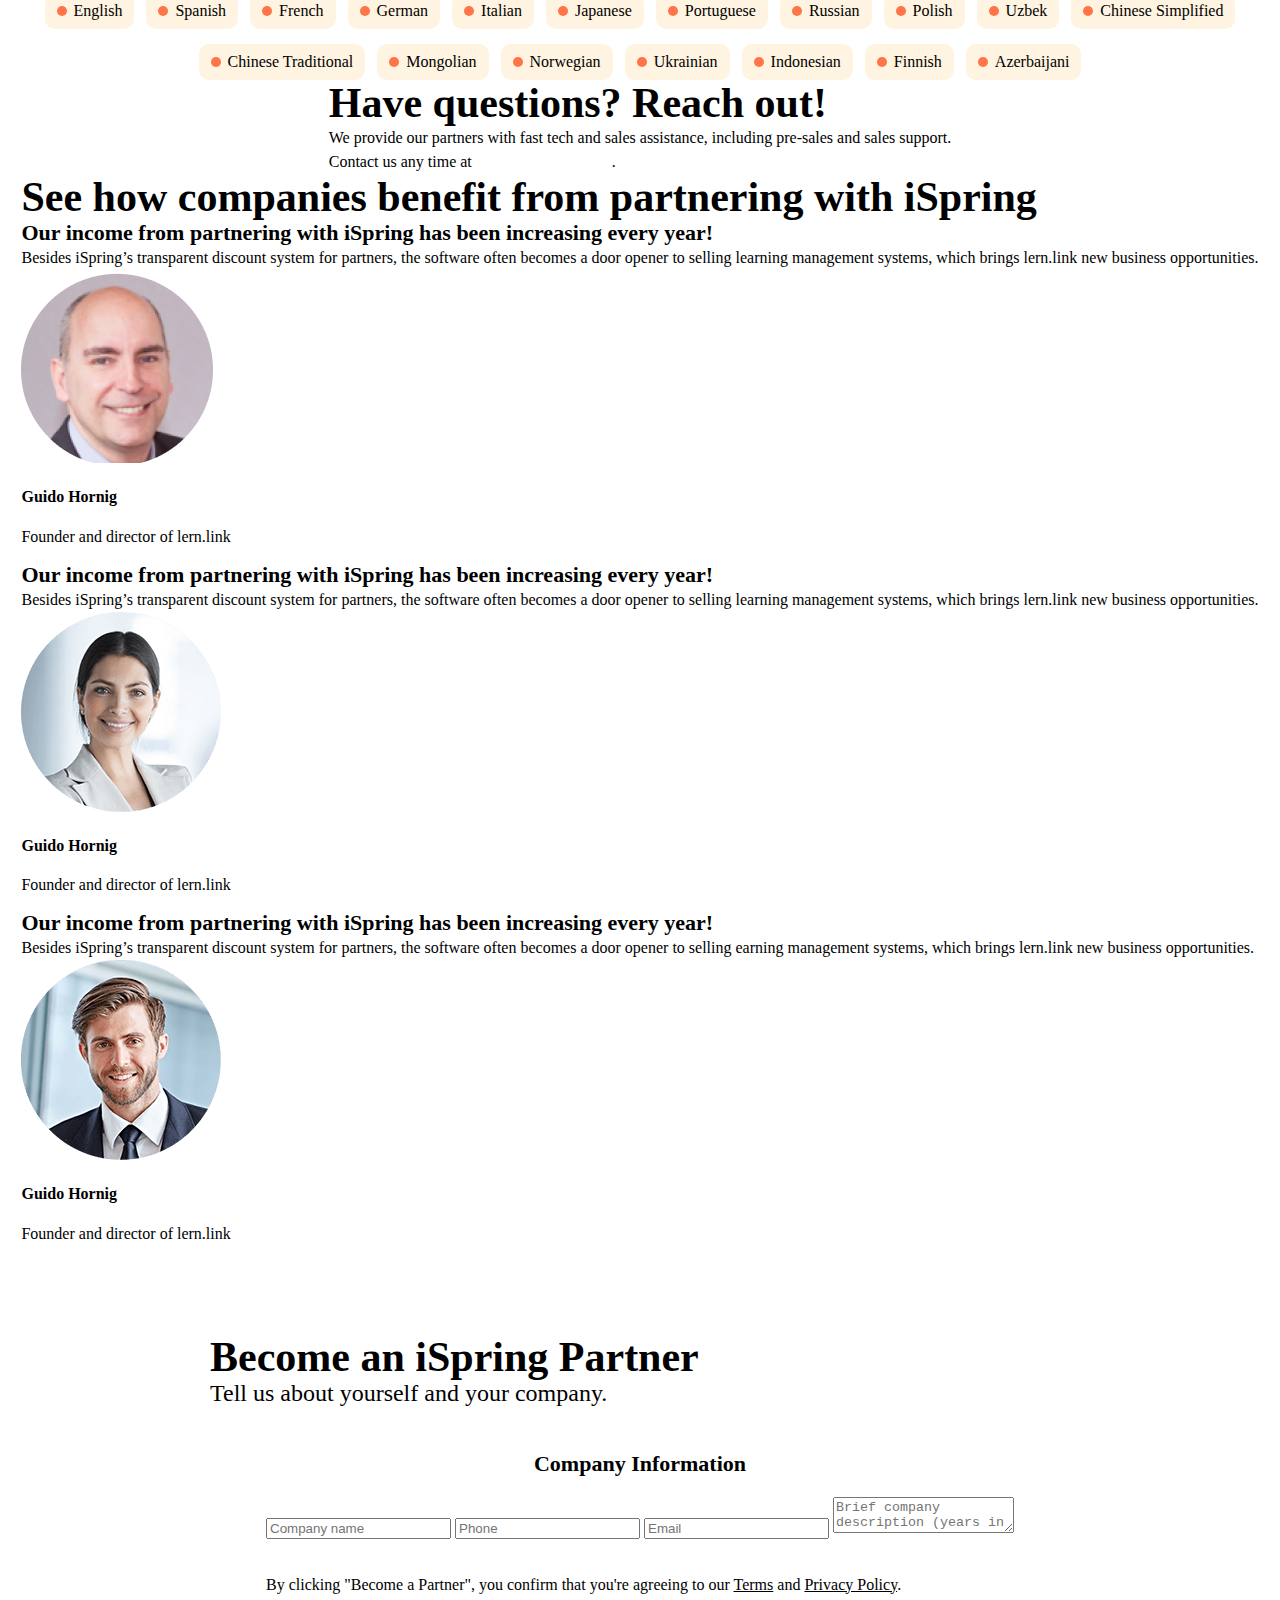
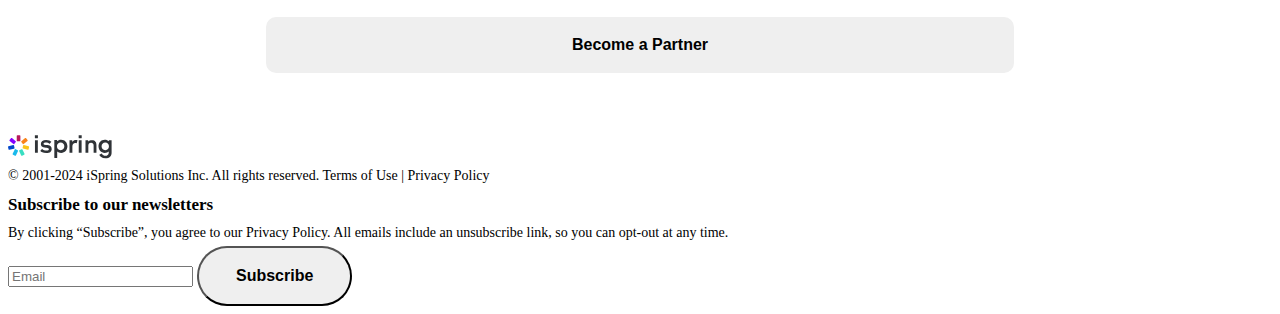
==== commit 7567175a: "Изменение разметки" ====
--- a/index.html
+++ b/index.html
@@ -1,332 +1,362 @@
-<!DOCTYPE html>
-<html lang="en">
-
-<head>
-    <meta charset="UTF-8">
-    <meta content="width=device-width, user-scalable=yes, initial-scale=1.0, minimum-scale=1.0" name="viewport">
-    <title>iSpring</title>
-    <link type="image/x-icon" rel="shortcut icon" href="img/favicon.ico">
-    <link rel="preconnect" href="https://fonts.googleapis.com">
-    <link rel="preconnect" href="https://fonts.gstatic.com" crossorigin>
-    <link href="https://fonts.googleapis.com/css2?family=Montserrat:ital,wght@0,100;0,200;0,300;0,400;0,500;0,600;0,700;0,800;0,900;1,100;1,200;1,300;1,400;1,500;1,600;1,700;1,800;1,900&display=swap" rel="stylesheet">
-    <link rel="stylesheet" href="https://maxcdn.bootstrapcdn.com/font-awesome/4.5.0/css/font-awesome.min.css">
-    <link rel="stylesheet" href="css/style.css">
-    <link rel="stylesheet" href="css/style_medium.css">
-    <link rel="stylesheet" href="css/style_small.css">
-    <link rel="stylesheet" href="css/slider.css">
-    <link rel="stylesheet" href="css/menu.css">
-</head>
-
-<body class="page-block">
-    <header class="header">
-        <div class="header__menu-collapse"><span></span></div>
-        <div class="header__logo-block">
-            <a class="logo-block logo-block_header"></a>
-        </div>
-        <ul class="navigation header__nav header__navigation">
-            <li class="navigation__item navigation__item_list">Products</li>
-            <li class="navigation__item"><a class="navigation__link" href="">Pricing</a></li>
-            <li class="navigation__item"><a class="navigation__link" href="">Support</a></li>
-            <li class="navigation__item"><a class="navigation__link" href="">Customers</a></li>
-            <li class="navigation__item"><a class="navigation__link" href="">Company</a></li>
-            <li class="navigation__item"><a class="navigation__link" href="">Blog</a></li>
-        </ul>
-        <div class="service-block header__service-block">
-            <div class="language-box service-block__item">EN</div>
-            <a class="shopping-link service-block__item" href=""></a>
-            <a class="search-link service-block__item" href=""></a>
-            <a class="auth-link service-block__item" href="">Log in</a>
-        </div>
-    </header>
-
-    <main class="main">
-
-        <article class="partner-block main__article main__article_default block_blue">
-            <div class="partner-block__box partner-block__box_left">
-                <p class="text_medium partner-block__text-top">Partner Program</p>
-                <h1 class="title-first-level partner-block__title">Grow your revenue with iSpring</h1>
-                <p class="text_big partner-block__text">Offer your customers award-winning software for eLearning authoring and training management.</p>
-                <a class="button partner-block__button button_yellow" href="#become-partner">Become a Partner</a>
-            </div>
-            <div class="partner-block__box partner-block__box_right">
-                <picture class="partner-block__img-container">
-                    <img class="partner-block__img" src="img/partner.png" alt="Partners">
-                </picture>
-            </div>
-        </article>
-
-        <article class="join-team-block main__article main__article_default">
-            <div class="join-team-block__box join-team-block__box_left">
-                <h2 class="title-second-level join-team-block__title">Join the team of&nbsp;eLearning enthusiasts</h2>
-                <p class="text join-team-block__text">Tap into the rapidly growing eLearning market with the industry leader in course authoring and learning management — iSpring. </p>
-                <div class="company-list join-team-block__company-list">
-                    <img class="company-list__image" src="img/amazon.svg" alt="amazon">
-                    <img class="company-list__image" src="img/visa.svg" alt="visa">
-                    <img class="company-list__image" src="img/dell.svg" alt="dell">
-                    <img class="company-list__image" src="img/google.svg" alt="google">
-                    <img class="company-list__image" src="img/microsoft.svg" alt="microsoft">
-                    <img class="company-list__image" src="img/nike.svg" alt="nike">
-                    <img class="company-list__image" src="img/starbaks.svg" alt="starbaks">
-                    <img class="company-list__image" src="img/booking.svg" alt="booking">
-                </div>
-            </div>
-
-            <div class="join-team-block__box join-team-block__box_right">
-                <div class="info join-team-block__info join-team-block__info_grey">
-                    <h2 class="info__title">198 clients</h2>
-                    <p class="text info__text">from Fortune 500 companies </p>
-                </div>
-                <div class="info join-team-block__info join-team-block__info_yellow">
-                    <h2 class="info__title">20 years</h2>
-                    <p class="text info__text">on the market</p>
-                </div>
-                <div class="info join-team-block__info join-team-block__info_blue">
-                    <h2 class="info__title">59,000 customers</h2>
-                    <p class="text info__text">from 172 countries</p>
-                </div>
-            </div>
-        </article>
-
-        <article class="benefits-block main__article main__article_default">
-            <div class="benefits-block__header">
-                <h2 class="title-second-level">Benefits of partnering with iSpring</h2>
-            </div>
-
-            <div class="benefits-block__main">
-                <div class="benefits-block__box">
-                    <h3 class="title-third-level benefits-block__title benefits-block__title_first">Recurring revenue and bonuses</h3>
-                    <p class="text benefits-block__text">Get profit from initial sales, as well as recurring revenue from subscription upgrades and license extensions and renewals. </p>
-                </div>
-
-                <div class="benefits-block__box">
-                    <h3 class="title-third-level benefits-block__title benefits-block__title_second">24/7 customer support</h3>
-                    <p class="text benefits-block__text">We take care of post-sale customer support so you can focus on your business. Our support engineers are always ready to help.</p>
-                </div>
-
-                <div class="benefits-block__box">
-                    <h3 class="title-third-level benefits-block__title benefits-block__title_third">Expanded product offering</h3>
-                    <p class="text benefits-block__text">iSpring’s software can open a door to new business opportunities, enabling you to cover a wider range of client needs .</p>
-                </div>
-            </div>
-
-            <div class="benefits-block__area-button">
-                <a class="button area-button__button button_blue" href="#become-partner">Become a Partner</a>
-            </div>
-        </article>
-
-        <article class="jump-start-block main__article main__article_default block_grey">
-            <div class="jump-start-block__box-left">
-                <div class="jump-start-block__box-left_inner">
-                    <h2 class="title-second-level jump-start-block__main-title">Jump-start your business growth with iSpring </h2>
-                    <p class="text jump-start-block__main-text">Whether you are an eLearning consultant, VAR, software reseller, distributor, or tenderer, you can take advantage of the iSpring Partner Program and start increasing your revenue today.</p>
-                </div>
-            </div>
-
-            <div class="jump-start-block__box-right">
-                <div class="jump-start-box__number-box-wrapper">
-                    <div class="jump-start-box__number-box number-box_white"><span>01</span></div>
-                    <div class="jump-start-box__dot-list">
-                        <div class="dot-list__item"></div>
-                        <div class="dot-list__item"></div>
-                        <div class="dot-list__item"></div>
-                        <div class="dot-list__item"></div>
-                    </div>
-                </div>
-                <div class="jump-start-box__content-box">
-                    <h3 class="title-third-level content-box__title">Sign up as a partner</h3>
-                    <p class="text content-box__text">Fill in the Partner Program form to join our partner network. We will contact you shortly with all the details and reseller account information.</p>
-                </div>
-
-                <div class="jump-start-box__number-box-wrapper">
-                    <div class="jump-start-box__number-box number-box_orange"><span>02</span></div>
-                    <div class="jump-start-box__dot-list">
-                        <div class="dot-list__item"></div>
-                        <div class="dot-list__item"></div>
-                        <div class="dot-list__item"></div>
-                        <div class="dot-list__item"></div>
-                    </div>
-                </div>
-                <div class="jump-start-box__content-box">
-                    <h3 class="title-third-level content-box__title">Get welcome training</h3>
-                    <p class="text content-box__text">In just 2 webinars, you and your employees will master the key features of iSpring software and learn how to use your reseller account in the most effective way.</p>
-                </div>
-                <div class="jump-start-box__number-box-wrapper">
-                    <div class="jump-start-box__number-box number-box_blue"><span>03</span></div>
-                </div>
-                <div class="jump-start-box__content-box">
-                    <h3 class="title-third-level jcontent-box__title">Close your first deal</h3>
-                    <p class="text content-box__text">Selling iSpring software is easy because it is both powerful and user-friendly.</p>
-                </div>
-            </div>
-            <div class="jump-start-block__box-btn">
-                <a class="button jump-start-block__button button_yellow" href="#become-partner">Become a Partner</a>
-            </div>
-        </article>
-
-        <article class="promote-block main__article main__article_default">
-            <div class="promote-block__box promote-block__box_main block_blue">
-                <h2 class="title-second-level promote-block__main-title">Promote iSpring software easily</h2>
-            </div>
-            <div class="promote-block__box block_beige">
-                <h3 class="title-third-level promote-block__title promote-block__title_first">Free demo licenses</h3>
-                <p class="text promote-block__text">You will get free NFR licenses for all iSpring desktop products and a free iSpring Learn LMS account. These resources will be a&nbsp;useful aid in negotiations with your prospective clients.</p>
-            </div>
-            <div class="promote-block__box block_beige">
-                <h3 class="title-third-level promote-block__title promote-block__title_second">Marketing aids</h3>
-                <p class="text promote-block__text">We support our partners at all stages of the&nbsp;sales process: from lead generation to closing and follow-up. We also provide ready-made marketing aids: guidelines, presentations, sales proposals, etc.</p>
-            </div>
-            <div class="promote-block__box block_beige">
-                <h3 class="title-third-level promote-block__title promote-block__title_third">Co-marketing activities</h3>
-                <p class="text promote-block__text">We are always here to help you grow the market and expand your customer base. Our marketing specialists gladly take part in partners’ promotional activities, like workshops and conferences. </p>
-            </div>
-        </article>
-
-        <article class="manage-block main__article main__article_default">
-            <div class="manage-block__box manage-block__box_img">
-                <picture class="manage-block__img-container">
-                    <source srcset="img/demo_medium.png" media="(min-width: 768px)">
-                    <img class="manage-block__img" src="img/demo_small.png" alt="demo">
-                </picture>
-            </div>
-            <div class="manage-block__box manage-block__box_text">
-                <h2 class="title-second-level manage-block__title">Manage all your sales online</h2>
-                <p class="text manage-block__text">All partners get access to iSpring’s reseller portal. There you can process orders and license delivery, download license certificates and receipts, and view sales history with ease.</p>
-            </div>
-            <div class="manage-block__box manage-block__box_btn">
-                <a class="button manage-block__button button_blue" href="#become-partner">Become a Partner</a>
-            </div>
-        </article>
-
-        <article class="products-block main__article main__article_default">
-            <h2 class="title-second-level products-block__title">Products available in 17 languages</h2>
-            <p class="text products-block__text">iSpring software and services support a variety of languages to provide exceptional user experience to users from different countries. New languages are being covered on a regular basis.</p>
-            <ul class="language-block products-block__language-block">
-                <li class="language-block__item">English</li>
-                <li class="language-block__item">Spanish</li>
-                <li class="language-block__item">French</li>
-                <li class="language-block__item">German</li>
-                <li class="language-block__item">Italian</li>
-                <li class="language-block__item">Japanese</li>
-                <li class="language-block__item">Portuguese</li>
-                <li class="language-block__item">Russian</li>
-                <li class="language-block__item">Polish</li>
-                <li class="language-block__item">Uzbek</li>
-                <li class="language-block__item">Chinese Simplified</li>
-                <li class="language-block__item">Chinese Traditional</li>
-                <li class="language-block__item">Mongolian</li>
-                <li class="language-block__item">Norwegian</li>
-                <li class="language-block__item">Ukrainian</li>
-                <li class="language-block__item">Indonesian</li>
-                <li class="language-block__item">Finnish</li>
-                <li class="language-block__item">Azerbaijani </li>
-            </ul>
-        </article>
-
-        <article class="question-block main__article main__article_default">
-            <div class="question-block__box">
-                <h2 class="title-second-level question-block__title">Have questions? Reach out!</h2>
-            </div>
-            <div class="question-block__box">
-                <p class="text question-block__text">We provide our partners with fast tech and sales assistance, including pre-sales and sales support.<br><br>Contact us any time at <a class="text-link_white" href="maito:partner@ispring.com">partner@ispring.com</a>.</p>
-            </div>
-        </article>
-
-        <article class="companies-benefit-block main__article">
-            <h2 class="title-second-level companies-benefit-block__title">See how companies benefit from partnering with iSpring</h2>
-                <div class="slider-block companies-benefit-block__slider-block">
-                    <div class="slider-block-inner">
-                      <div class="slider">
-                        <article class="slider-item">
-                            <div class="slider-block__box">
-                                <h3 class="title-third-level slider-block__title">Our income from partnering with iSpring has been increasing every year!</h3>
-                                <p class="text slider-block__text">Besides iSpring’s transparent discount system for partners, the software often becomes a door opener to selling learning management systems, which brings lern.link new business opportunities.</p>
-                                <div class="slider-block__person-block">
-                                    <img class="person-block__image" src="img/person_avatar_1.png" alt="person">
-                                    <h4 class="person-block__title">Guido Hornig </h4>
-                                    <p class="person-block__text">Founder and director of lern.link</p>
-                                </div>
-                            </div>
-                        </article>
-                        <article class="slider-item">
-                            <div class="slider-block__box">
-                                <h3 class="title-third-level slider-block__title">Our income from partnering with iSpring has been increasing every year!</h3>
-                                <p class="text slider-block__text">Besides iSpring’s transparent discount system for partners, the software often becomes a door opener to selling learning management systems, which brings lern.link new business opportunities.</p>
-                                <div class="slider-block__person-block">
-                                    <img class="person-block__image" src="img/person_avatar_2.png" alt="person">
-                                    <h4 class="person-block__title">Guido Hornig </h4>
-                                    <p class="person-block__text">Founder and director of lern.link</p>
-                                </div>
-                            </div>
-                        </article>
-                        <article class="slider-item">
-                            <div class="slider-block__box">
-                                <h3 class="title-third-level slider-block__title">Our income from partnering with iSpring has been increasing every year!</h3>
-                                <p class="text slider-block__text">Besides iSpring’s transparent discount system for partners, the software often becomes a door opener to selling earning management systems, which brings lern.link new business opportunities.</p>
-                                <div class="slider-block__person-block">
-                                    <img class="person-block__image" src="img/person_avatar_3.png" alt="person">
-                                    <h4 class="person-block__title">Guido Hornig </h4>
-                                    <p class="person-block__text">Founder and director of lern.link</p>
-                                </div>
-                            </div>
-                        </article>
-                      </div>
-                      <div class="slider-block__block-arrows"></div>
-                    </div>
-                    <div class="slider-block__block-dots"></div>
-                </div>
-        </article>
-
-        <article class="yourself-block main__article block_grey" id="become-partner">
-            <div class="box-text yourself-block__box">
-                <h2 class="title-second-level yourself-block__main-title">Become an iSpring Partner</h2>
-                <p class="text_big yourself-block__text">Tell us about yourself and your company.</p>
-            </div>
-            <div class="box-input yourself-block__box block_white">
-                <div class="box-input-wrapper">
-                    <h3 class="box-input__title">Company Information</h3>
-                    <form class="send-data-partner" action="" method="post">
-                        <input class="input-text box-input__input-field" name="company_name" id="company_name"
-                            placeholder="Company name" pattern=".*\S+.*" required>
-                        <input class="input-text box-input__input-field" type="tel" name="phone" id="phone"
-                            placeholder="Phone" pattern=".*\S+.*" required>
-                        <input class="input-text box-input__input-field" type="email" name="email" id="email"
-                            placeholder="Email" pattern="^([a-z0-9._-]+@[a-z0-9-]+\.[a-z]+)$" required>
-                        <textarea class="input-text box-input__text-area" name="description" id="description"
-                            placeholder="Brief company description (years in business, eLearning experience, and why you want to be an iSpring partner)"
-                            pattern=".*\S+.*" required></textarea>
-                        <p class="text box-input__text">By clicking "Become a Partner", you confirm that you're agreeing to our <a class="text-link_black" href="text">Terms</a> and <a class="text-link_black" href="">Privacy Policy</a>.</p>
-                        <button class="box-input__button button_blue" type="submit">Become a Partner</button>
-                    </form>
-                </div>
-            </div>
-        </article>
-    </main>
-
-    <footer class="footer">
-        <div class="footer__box-wrapper">
-            <div class="rights-block footer__box">
-                <a class="logo-block logo-block_footer"></a>
-                <p class="text_small rights-block__text">&copy; 2001-2023 iSpring Solutions Inc. All rights reserved. Terms of Use | Privacy Policy</p>
-            </div>
-            <div class="footer__box">
-                <div class="">
-                    <form>
-                        <h4 class="title-fourth-level subscribe__title">Subscribe to our newsletters</h4>
-                        <p class="text_small subscribe__text">By clicking “Subscribe”, you agree to our Privacy Policy. All emails include an unsubscribe link, so you can opt-out at any time.</p>
-                        <div class="subscribe__area-input">
-                            <input class="input-text subscribe__input-field" type="email" name="email_for_news" placeholder="Email" required>
-                            <button class="subscribe__button button_blue" type="button">Subscribe</button>
-                        </div>
-                    </form>
-                </div>
-            </div>
-        </div>
-    </footer>
-    <script src="js/jquery-3.6.1.min.js"></script>
-    <script src="js/slick.min.js"></script>
-    <script src="js/extentions.js"></script>
-    <script src="js/menu.js"></script>
-    <script src="js/valid_text.js"></script>
-    <script src="js/send_data_partner.js"></script>
-</body>
-</html>+<!DOCTYPE html>
+<html class="page" lang="en">
+<head>
+  <meta charset="UTF-8">
+  <meta name="viewport" content="width=device-width, initial-scale=1.0">
+  <title>iSpring</title>
+  <link rel="icon" href="favicon.ico">
+  <link rel="icon" href="images/favicons/icon.svg" type="image/svg+xml">
+  <link rel="apple-touch-icon" href="images/favicons/apple.png">
+  <link rel="manifest" href="manifest.webmanifest">
+  <link rel="preload" href="fonts/EuclidCircularB-Medium.woff2" type="font/woff2" as="font" crossorigin="anonymous">
+  <link rel="preload" href="fonts/EuclidCircularB-Regular.woff2" type="font/woff2" as="font" crossorigin="anonymous">
+  <link rel="preload" href="fonts/EuclidCircularB-SemiBold.woff2" type="font/woff2" as="font" crossorigin="anonymous">
+  <link rel="stylesheet" href="css/style.css">
+  <link rel="stylesheet" href="css/slider.css">
+</head>
+<body class="page__body">
+<header class="header">
+  <div class="header__container container">
+    <div class="header__inner">
+      <div class="header__menu-collapse"><span></span></div>
+      <div class="header__logo">
+        <a class="header__logo-link" href="index.html" aria-label="Главная страница">
+          <img class="header__logo-image" src="images/brand/logo.svg" width="120" height="30" alt="Логотип iSpring">
+        </a>
+      </div>
+      <ul class="header__nav nav">
+        <li class="nav__item ">
+          <div class="nav__item-list">Products</div>
+        </li>
+        <li class="nav__item">
+          <a class="nav__link" href="#">Pricing</a>
+        </li>
+        <li class="nav__item">
+          <a class="nav__link" href="#">Support</a>
+        </li>
+        <li class="nav__item">
+          <a class="nav__link" href="#">Customers</a>
+        </li>
+        <li class="nav__item">
+          <a class="nav__link" href="companies.html">Company</a>
+        </li>
+        <li class="nav__item">
+          <a class="nav__link" href="#">Blog</a>
+        </li>
+      </ul>
+      <div class="header__service-block service-block">
+        <div class="service-block__item language-bo ">EN</div>
+        <a class="service-block__item shopping-link" href="#"></a>
+        <a class="service-block__item search-link" href="#"></a>
+        <a class="service-block__item auth-link" href="#">Log in</a>
+      </div>
+    </div>
+  </div>
+</header>
+<main class="page__main main">
+  <section class="main__partner-program partner-program">
+    <div class="partner-program__container container">
+      <div class="partner-program__inner">
+        <div class="partner-program__box partner-program__box_left">
+          <p class="text_medium partner-program__text-top">Partner Program</p>
+          <h1 class="title-first-level partner-program__title">Grow your revenue with iSpring</h1>
+          <p class="text_big partner-program__text">Offer your customers award-winning software for eLearning authoring and training management.</p>
+          <a class="button partner-program__button button" href="#become-partner">Become a Partner</a>
+        </div>
+        <div class="partner-program__box partner-program__box_right">
+          <picture class="partner-program__img-container">
+            <img class="partner-program__img" src="images/content/partner.png" alt="Partners">
+          </picture>
+        </div>
+      </div>
+    </div>
+  </section>
+  <section class="main__join-team join-team">
+    <div class="container">
+      <div class="join-team__inner">
+        <div class="join-team__box join-team__box_left">
+          <h2 class="title-second-level join-team__title">Join the team of&nbsp;eLearning enthusiasts</h2>
+          <p class="text join-team__text">Tap into the rapidly growing eLearning market with the industry leader in course authoring and learning management — iSpring.</p>
+          <div class="company-list join-team__company-list">
+            <img class="company-list__image" src="images/content/amazon.svg" alt="amazon">
+            <img class="company-list__image" src="images/content/visa.svg" alt="visa">
+            <img class="company-list__image" src="images/content/dell.svg" alt="dell">
+            <img class="company-list__image" src="images/content/google.svg" alt="google">
+            <img class="company-list__image" src="images/content/microsoft.svg" alt="microsoft">
+            <img class="company-list__image" src="images/content/nike.svg" alt="nike">
+            <img class="company-list__image" src="images/content/starbaks.svg" alt="starbaks">
+            <img class="company-list__image" src="images/content/booking.svg" alt="booking">
+          </div>
+        </div>
+        <div class="join-team__box join-team__box_right">
+          <div class="info join-team__info join-team__info_grey">
+            <h2 class="info__title">198 clients</h2>
+            <p class="text info__text">from Fortune 500 companies</p>
+          </div>
+          <div class="info join-team__info join-team__info_yellow">
+            <h2 class="info__title">20 years</h2>
+            <p class="text info__text">on the market</p>
+          </div>
+          <div class="info join-team__info join-team__info_blue">
+            <h2 class="info__title">59,000 customers</h2>
+            <p class="text info__text">from 172 countries</p>
+          </div>
+        </div>
+      </div>
+
+    </div>
+  </section>
+  <section class="main__benefits benefits">
+    <div class="container">
+      <div class="benefits__inner">
+        <h2 class="benefits__header title-second-level">Benefits of partnering with iSpring</h2>
+        <div class="benefits__main">
+          <div class="benefits__box">
+            <h3 class="title-third-level benefits__title benefits__title_first">Recurring revenue and bonuses</h3>
+            <p class="text benefits__text">Get profit from initial sales, as well as recurring revenue from subscription upgrades and license extensions and renewals.</p>
+          </div>
+          <div class="benefits__box">
+            <h3 class="title-third-level benefits__title benefits__title_second">24/7 customer support</h3>
+            <p class="text benefits__text">We take care of post-sale customer support so you can focus on your business. Our support engineers are always ready to help.</p>
+          </div>
+          <div class="benefits__box">
+            <h3 class="title-third-level benefits__title benefits__title_third">Expanded product offering</h3>
+            <p class="text benefits__text">iSpring’s software can open a door to new business opportunities, enabling you to cover a wider range of client needs.</p>
+          </div>
+        </div>
+        <div class="benefits__area-button">
+          <a class="area-button__button button button--second" href="#become-partner">Become a Partner</a>
+        </div>
+      </div>
+    </div>
+  </section>
+  <section class="main__jump-start jump-start">
+    <div class="jump-start__container container">
+      <div class="jump-start__inner">
+        <div class="jump-start__box-left">
+          <div class="jump-start__box-left_inner">
+            <h2 class="title-second-level jump-start__main-title">Jump-start your business growth with iSpring</h2>
+            <p class="text jump-start__main-text">Whether you are an eLearning consultant, VAR, software reseller, distributor, or tenderer, you can take advantage of the iSpring Partner Program and start increasing your revenue today.</p>
+          </div>
+        </div>
+        <div class="jump-start__box-right">
+          <div class="jump-start-box__number-box-wrapper">
+            <div class="jump-start-box__number-box number-box_white"><span>01</span></div>
+            <div class="jump-start-box__dot-list">
+              <div class="dot-list__item"></div>
+              <div class="dot-list__item"></div>
+              <div class="dot-list__item"></div>
+              <div class="dot-list__item"></div>
+            </div>
+          </div>
+          <div class="jump-start-box__content-box">
+            <h3 class="title-third-level content-box__title">Sign up as a partner</h3>
+            <p class="text content-box__text">Fill in the Partner Program form to join our partner network. We will contact you shortly with all the details and reseller account information.</p>
+          </div>
+          <div class="jump-start-box__number-box-wrapper">
+            <div class="jump-start-box__number-box number-box_orange"><span>02</span></div>
+            <div class="jump-start-box__dot-list">
+              <div class="dot-list__item"></div>
+              <div class="dot-list__item"></div>
+              <div class="dot-list__item"></div>
+              <div class="dot-list__item"></div>
+            </div>
+          </div>
+          <div class="jump-start-box__content-box">
+            <h3 class="title-third-level content-box__title">Get welcome training</h3>
+            <p class="text content-box__text">In just 2 webinars, you and your employees will master the key features of iSpring software and learn how to use your reseller account in the most effective way.</p>
+          </div>
+          <div class="jump-start-box__number-box-wrapper">
+            <div class="jump-start-box__number-box number-box_blue"><span>03</span></div>
+          </div>
+          <div class="jump-start-box__content-box">
+            <h3 class="title-third-level jcontent-box__title">Close your first deal</h3>
+            <p class="text content-box__text">Selling iSpring software is easy because it is both powerful and user-friendly.</p>
+          </div>
+        </div>
+        <div class="jump-start__box-btn">
+          <a class="button jump-start__button button" href="#become-partner">Become a Partner</a>
+        </div>
+      </div>
+    </div>
+  </section>
+  <section class="main__promote promote">
+    <div class="container">
+      <div class="promote__inner">
+        <div class="promote__box promote__box_main block_blue">
+          <h2 class="title-second-level promote__main-title">Promote iSpring software easily</h2>
+        </div>
+        <div class="promote__box block_beige">
+          <h3 class="title-third-level promote__title promote__title_first">Free demo licenses</h3>
+          <p class="text promote__text">You will get free NFR licenses for all iSpring desktop products and a free iSpring Learn LMS account. These resources will be a&nbsp;useful aid in negotiations with your prospective clients.</p>
+        </div>
+        <div class="promote__box block_beige">
+          <h3 class="title-third-level promote__title promote__title_second">Marketing aids</h3>
+          <p class="text promote__text">We support our partners at all stages of the&nbsp;sales process: from lead generation to closing and follow-up. We also provide ready-made marketing aids: guidelines, presentations, sales proposals, etc.</p>
+        </div>
+        <div class="promote__box block_beige">
+          <h3 class="title-third-level promote__title promote__title_third">Co-marketing activities</h3>
+          <p class="text promote__text">We are always here to help you grow the market and expand your customer base. Our marketing specialists gladly take part in partners’ promotional activities, like workshops and conferences.</p>
+        </div>
+      </div>
+    </div>
+  </section>
+  <section class="main__manage manage">
+    <div class="container">
+      <div class="manage__inner">
+        <div class="manage__box manage__box_img">
+          <picture class="manage__img-container">
+            <source srcset="images/content/demo_medium.png" media="(min-width: 768px)">
+            <img class="manage__img" src="images/content/demo_small.png" alt="demo">
+          </picture>
+        </div>
+        <div class="manage__box manage__box_text">
+          <h2 class="title-second-level manage__title">Manage all your sales online</h2>
+          <p class="text manage__text">All partners get access to iSpring’s reseller portal. There you can process orders and license delivery, download license certificates and receipts, and view sales history with ease.</p>
+        </div>
+        <div class="manage__box manage__box_btn">
+          <a class="manage__button button button--second" href="#become-partner">Become a Partner</a>
+        </div>
+      </div>
+    </div>
+  </section>
+  <section class="main__products-available products-available">
+    <div class="container">
+      <div class="products-available__inner">
+        <h2 class="title-second-level products-available__title">Products available in 17 languages</h2>
+        <p class="text products-available__text">iSpring software and services support a variety of languages to provide exceptional user experience to users from different countries. New languages are being covered on a regular basis.</p>
+        <ul class="language-block products-available__language-block">
+          <li class="language-block__item">English</li>
+          <li class="language-block__item">Spanish</li>
+          <li class="language-block__item">French</li>
+          <li class="language-block__item">German</li>
+          <li class="language-block__item">Italian</li>
+          <li class="language-block__item">Japanese</li>
+          <li class="language-block__item">Portuguese</li>
+          <li class="language-block__item">Russian</li>
+          <li class="language-block__item">Polish</li>
+          <li class="language-block__item">Uzbek</li>
+          <li class="language-block__item">Chinese Simplified</li>
+          <li class="language-block__item">Chinese Traditional</li>
+          <li class="language-block__item">Mongolian</li>
+          <li class="language-block__item">Norwegian</li>
+          <li class="language-block__item">Ukrainian</li>
+          <li class="language-block__item">Indonesian</li>
+          <li class="language-block__item">Finnish</li>
+          <li class="language-block__item">Azerbaijani</li>
+        </ul>
+      </div>
+
+    </div>
+  </section>
+  <section class="main__questions questions">
+    <div class="container">
+      <div class="questions__inner">
+        <div class="questions__box">
+          <h2 class="title-second-level questions__title">Have questions? Reach out!</h2>
+        </div>
+        <div class="questions__box">
+          <p class="questions__text text">We provide our partners with fast tech and sales assistance, including pre-sales and sales support.</p>
+          <p class="questions__text text">Contact us any time at <a class="text-link_white" href="maito:partner@ispring.com">partner@ispring.com</a>.</p>
+        </div>
+      </div>
+    </div>
+  </section>
+  <section class="main__companies-benefit companies-benefit">
+    <div class="companies-benefit__inner">
+      <h2 class="companies-benefit__title title-second-level">See how companies benefit from partnering with iSpring</h2>
+      <div class="companies-benefit__slider slider">
+        <div class="slider__inner">
+          <div class="slider__list">
+            <div class="slider__item">
+              <div class="slider__box">
+                <h3 class="slider__title title-third-level">Our income from partnering with iSpring has been increasing every year!</h3>
+                <p class="slider__text text">Besides iSpring’s transparent discount system for partners, the software often becomes a door opener to selling learning management systems, which brings lern.link new business opportunities.</p>
+                <div class="slider__person">
+                  <img class="slider__person-image" src="images/content/person_avatar_1.png" alt="person">
+                  <h4 class="slider__person-name">Guido Hornig</h4>
+                  <p class="slider__person-job">Founder and director of lern.link</p>
+                </div>
+              </div>
+            </div>
+            <div class="slider__item">
+              <div class="slider__box">
+                <h3 class="slider__title title-third-level">Our income from partnering with iSpring has been increasing every year!</h3>
+                <p class="slider__text text">Besides iSpring’s transparent discount system for partners, the software often becomes a door opener to selling learning management systems, which brings lern.link new business opportunities.</p>
+                <div class="slider__person">
+                  <img class="slider__person-image" src="images/content/person_avatar_2.png" alt="person">
+                  <h4 class="slider__person-name">Guido Hornig</h4>
+                  <p class="slider__person-job">Founder and director of lern.link</p>
+                </div>
+              </div>
+            </div>
+            <div class="slider__item">
+              <div class="slider__box">
+                <h3 class="slider__title title-third-level">Our income from partnering with iSpring has been increasing every year!</h3>
+                <p class="slider__text text">Besides iSpring’s transparent discount system for partners, the software often becomes a door opener to selling earning management systems, which brings lern.link new business opportunities.</p>
+                <div class="slider__person">
+                  <img class="slider__person-image" src="images/content/person_avatar_3.png" alt="person">
+                  <h4 class="slider__person-name">Guido Hornig</h4>
+                  <p class="slider__person-job">Founder and director of lern.link</p>
+                </div>
+              </div>
+            </div>
+          </div>
+          <div class="slider__arrows"></div>
+        </div>
+        <div class="slider__dots"></div>
+      </div>
+    </div>
+  </section>
+  <section class="main__yourself yourself" id="become-partner">
+    <div class="yourself__container container">
+      <div class="yourself__box box-text">
+        <h2 class="yourself__main-title title-second-level">Become an iSpring Partner</h2>
+        <p class="text_big yourself__text">Tell us about yourself and your company.</p>
+      </div>
+      <div class="yourself__box box-input block_white">
+        <div class="box-input-wrapper">
+          <h3 class="box-input__title">Company Information</h3>
+          <form class="form-partner" action="" method="post">
+            <input class="form-partner__input text-input" name="company_name" id="company_name"
+                   placeholder="Company name" pattern=".*\S+.*" required>
+            <input class="form-partner__input text-input" type="tel" name="phone" id="phone"
+                   placeholder="Phone" pattern=".*\S+.*" required>
+            <input class="form-partner__input text-input" type="email" name="email" id="email"
+                   placeholder="Email" pattern="^([a-z0-9._-]+@[a-z0-9-]+\.[a-z]+)$" required>
+            <textarea class="form-partner__textarea text-input" name="description" id="description"
+                      placeholder="Brief company description (years in business, eLearning experience, and why you want to be an iSpring partner)"
+                      pattern=".*\S+.*" required></textarea>
+            <p class="text box-input__text">By clicking "Become a Partner", you confirm that you're agreeing to our <a class="text-link_black" href="#">Terms</a> and <a class="text-link_black" href="#">Privacy Policy</a>.</p>
+            <button class="box-input__button button button--second" id="button_partner" type="submit">Become a Partner</button>
+          </form>
+        </div>
+        <div class="box-input__result visually-hidden"></div>
+      </div>
+    </div>
+  </section>
+</main>
+<footer class="footer">
+  <div class="footer__container container">
+    <div class="footer__copyright ">
+      <a class="footer__logo-link" href="#" aria-label="Главная страница">
+        <img class="footer__logo-image" src="images/brand/logo.svg" width="104" height="24" alt="Логотип iSpring">
+      </a>
+      <p class="footer__copyright-text text_small">&copy; 2001-2024 iSpring Solutions Inc. All rights reserved. Terms of Use | Privacy Policy</p>
+    </div>
+    <div class="footer__subscribe">
+      <h4 class="footer__subscribe-title title-fourth-level">Subscribe to our newsletters</h4>
+      <p class="footer__subscribe-text text_small">By clicking “Subscribe”, you agree to our Privacy Policy. All emails include an unsubscribe link, so you can opt-out at any time.</p>
+      <form class="footer__form form-subscribe">
+        <input class="form-subscribe__input text-input" type="email" name="email_for_news" placeholder="Email" required>
+        <button class="form-subscribe__button button button--second" id="button_subscribe" type="button">Subscribe</button>
+      </form>
+    </div>
+  </div>
+</footer>
+<script src="js/jquery-3.6.1.min.js"></script>
+<script src="js/slick.min.js"></script>
+<script src="js/utils.js"></script>
+<script src="js/main.js" type="module"></script>
+</body>
+</html>
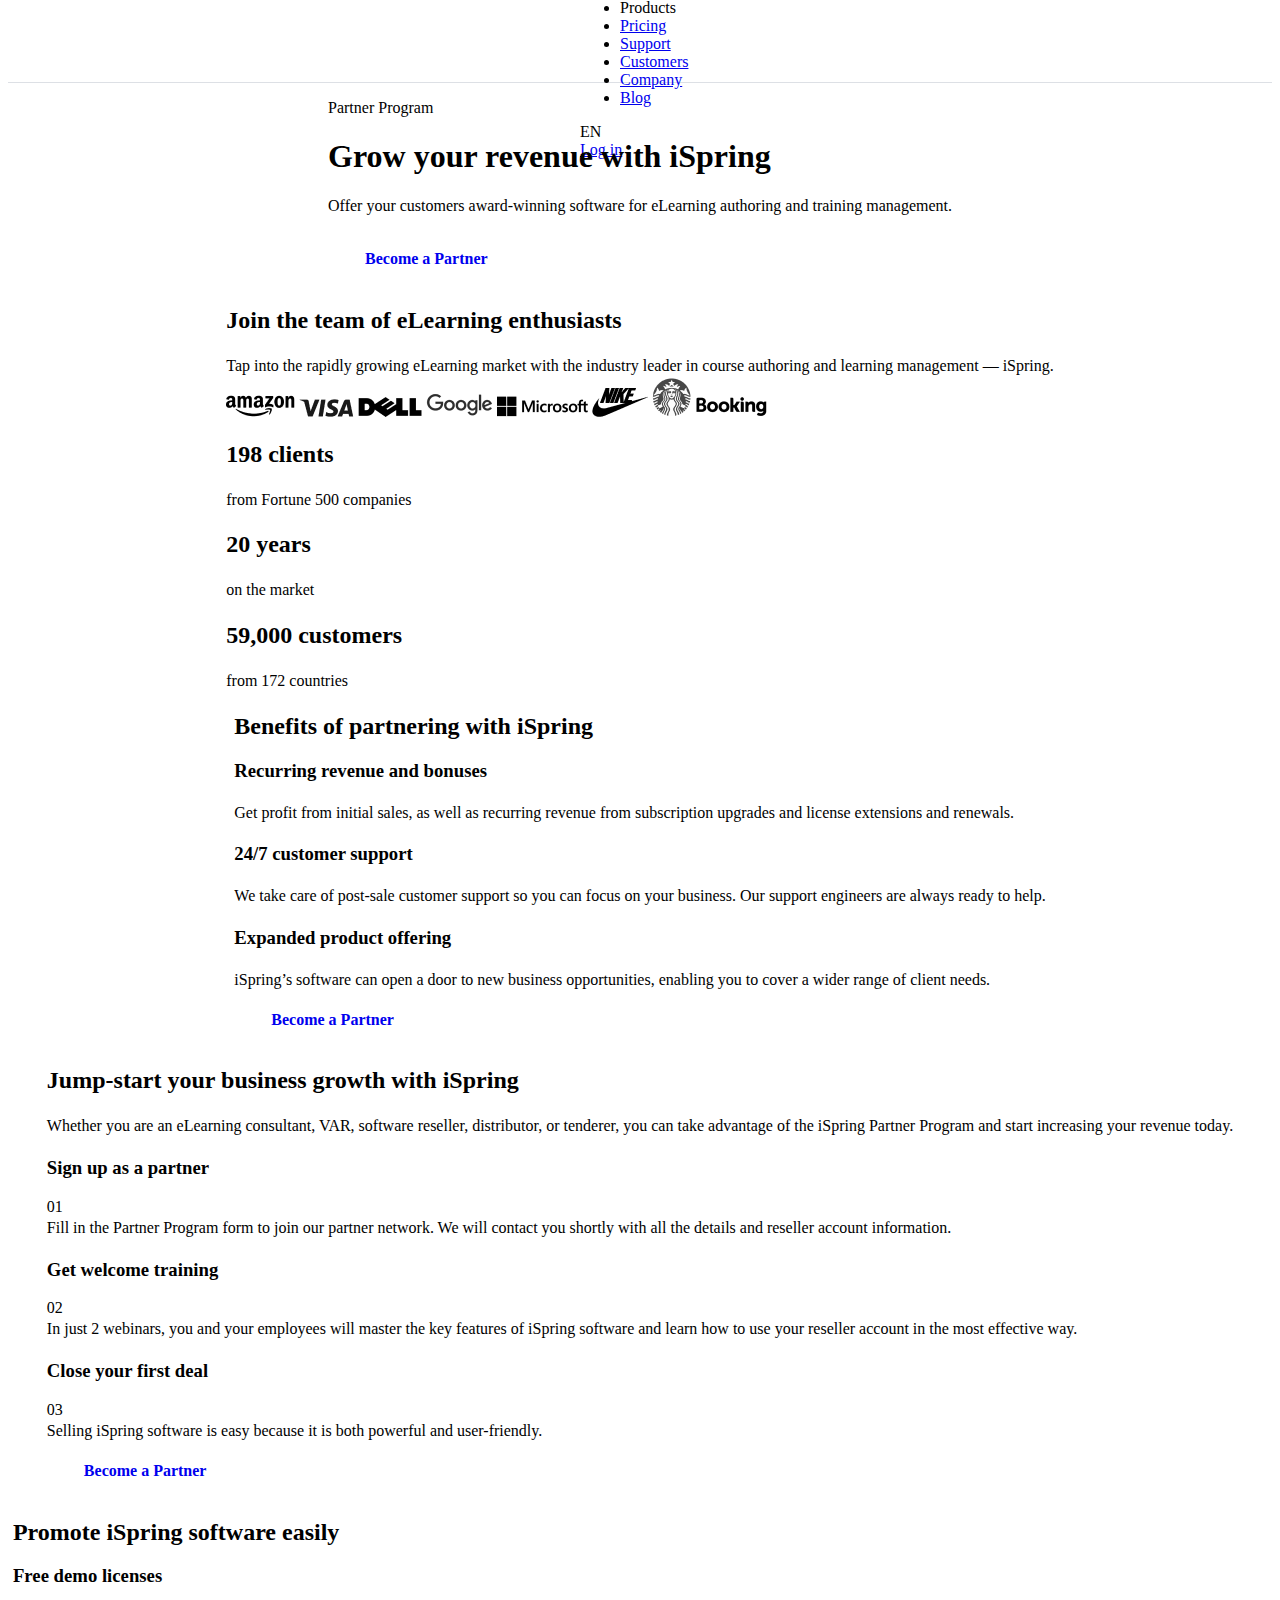
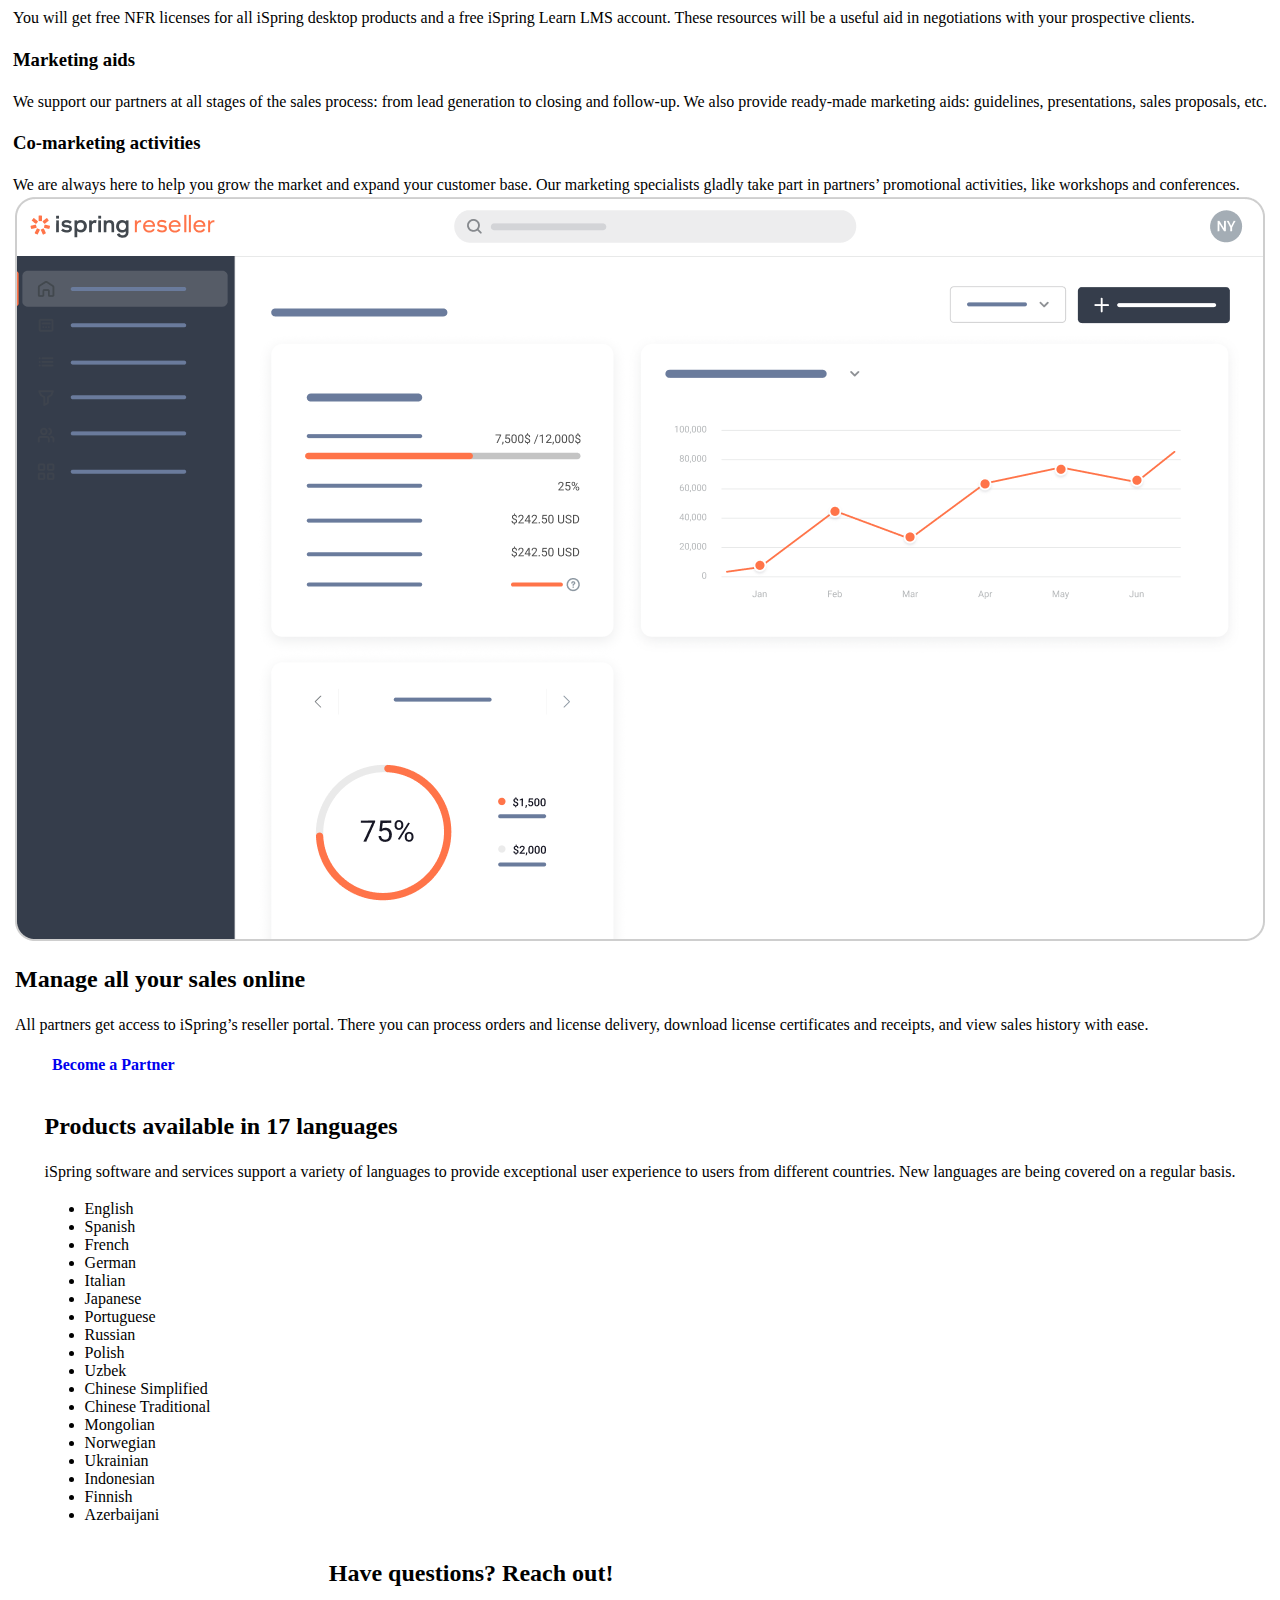
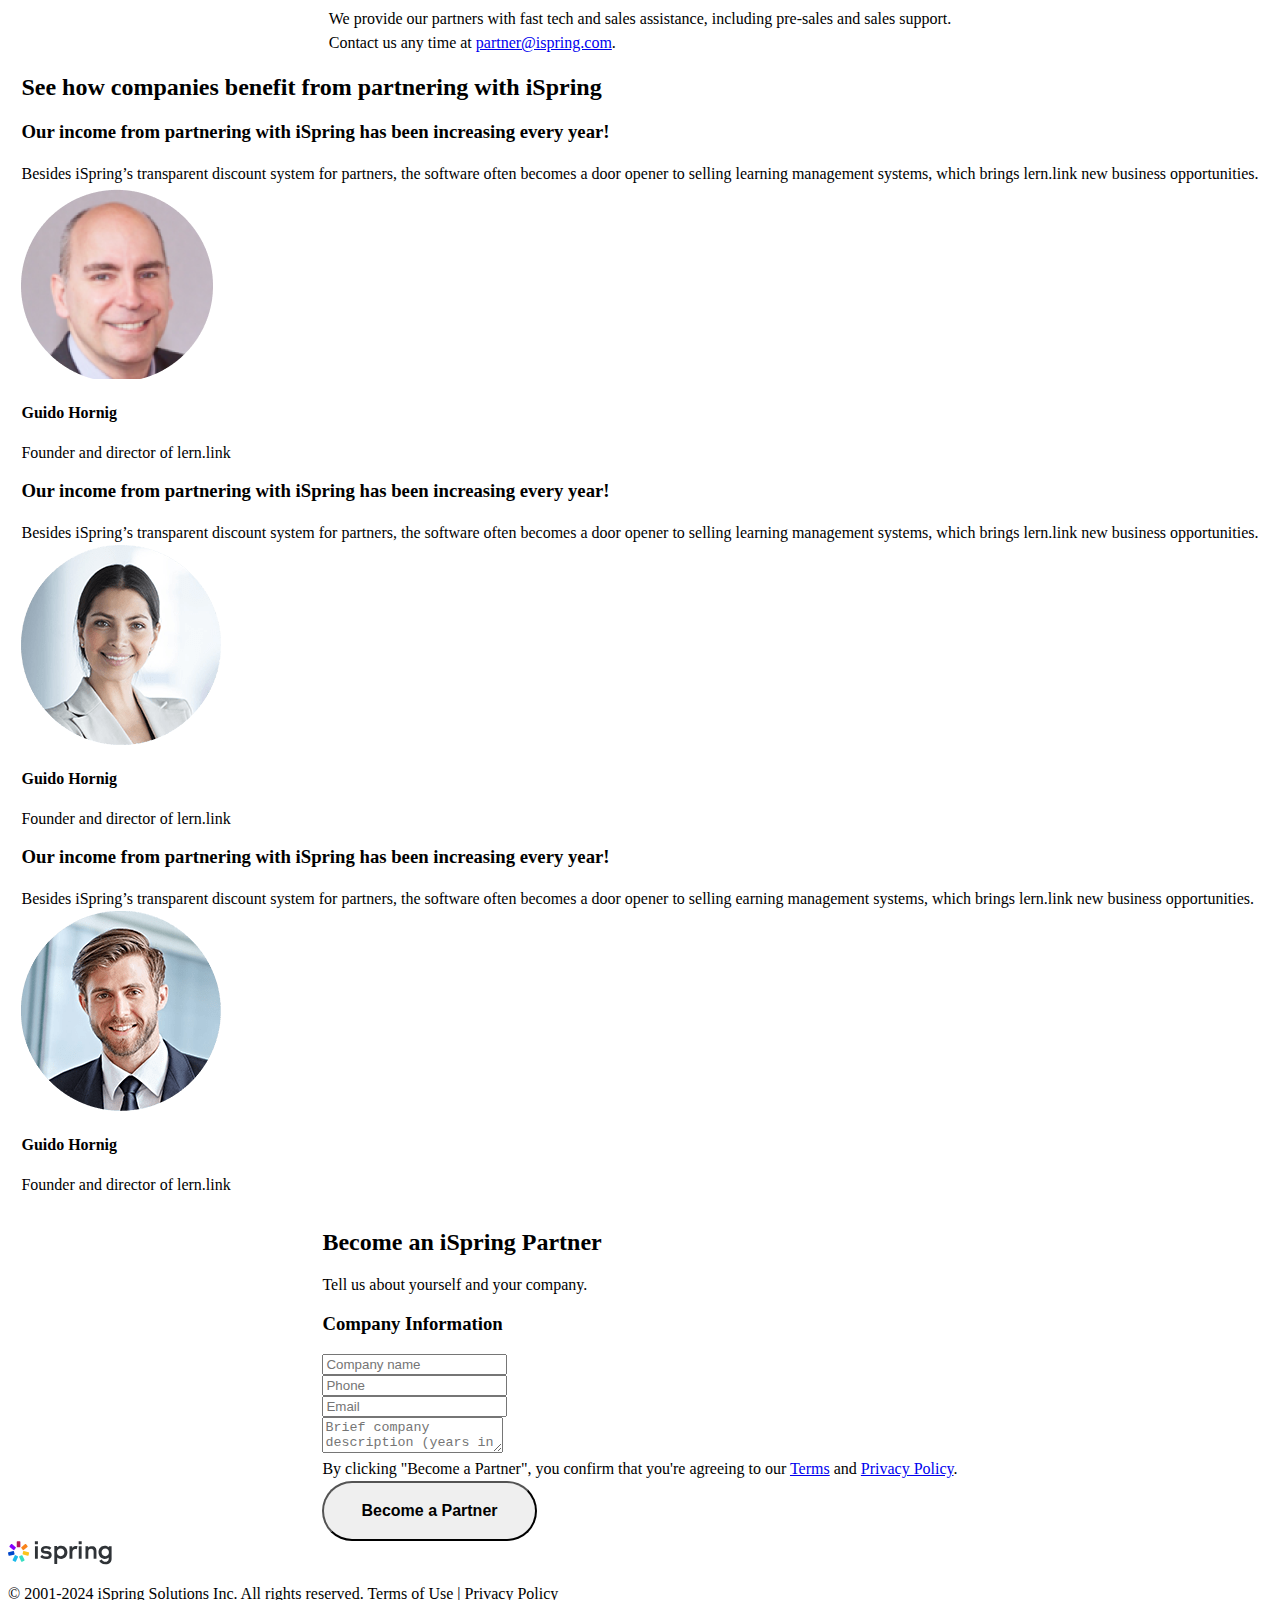
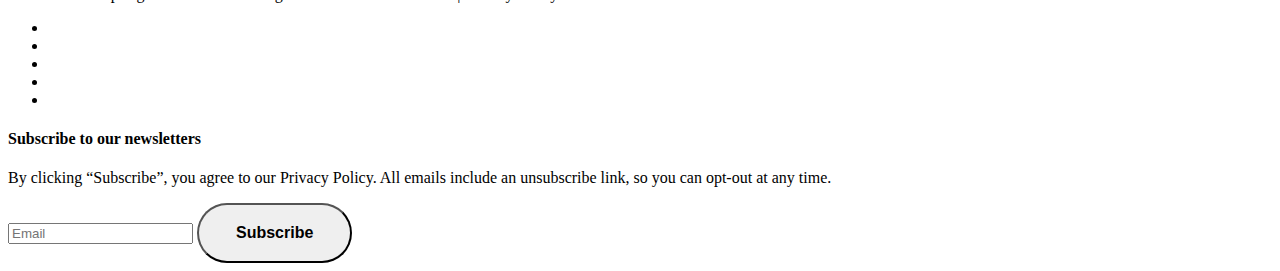
==== commit c89493b0: "Изменение логотипов компаний" ====
--- a/index.html
+++ b/index.html
@@ -8,47 +8,59 @@
   <link rel="icon" href="images/favicons/icon.svg" type="image/svg+xml">
   <link rel="apple-touch-icon" href="images/favicons/apple.png">
   <link rel="manifest" href="manifest.webmanifest">
+  <link rel="preload" href="fonts/EuclidCircularB-Regular.woff2" type="font/woff2" as="font" crossorigin="anonymous">
   <link rel="preload" href="fonts/EuclidCircularB-Medium.woff2" type="font/woff2" as="font" crossorigin="anonymous">
-  <link rel="preload" href="fonts/EuclidCircularB-Regular.woff2" type="font/woff2" as="font" crossorigin="anonymous">
   <link rel="preload" href="fonts/EuclidCircularB-SemiBold.woff2" type="font/woff2" as="font" crossorigin="anonymous">
+  <link rel="preload" href="fonts/Montserrat-Regular.woff2" type="font/woff2" as="font" crossorigin="anonymous">
+  <link rel="preload" href="fonts/Montserrat-Medium.woff2" type="font/woff2" as="font" crossorigin="anonymous">
+  <link rel="preload" href="fonts/Montserrat-SemiBold.woff2" type="font/woff2" as="font" crossorigin="anonymous">
+  <link rel="preload" href="fonts/Montserrat-Bold.woff2" type="font/woff2" as="font" crossorigin="anonymous">
+  <link rel="preload" href="fonts/Roboto-Regular.woff2" type="font/woff2" as="font" crossorigin="anonymous">
+  <link rel="preload" href="fonts/Roboto-Medium.woff2" type="font/woff2" as="font" crossorigin="anonymous">
   <link rel="stylesheet" href="css/style.css">
-  <link rel="stylesheet" href="css/slider.css">
 </head>
 <body class="page__body">
-<header class="header">
+<header class="header header--nojs">
   <div class="header__container container">
     <div class="header__inner">
-      <div class="header__menu-collapse"><span></span></div>
+      <button class="header__toggle-nav" type="button" aria-label="Открыть меню">
+        <span class="header__toggle-nav-inner"></span>
+      </button>
       <div class="header__logo">
         <a class="header__logo-link" href="index.html" aria-label="Главная страница">
           <img class="header__logo-image" src="images/brand/logo.svg" width="120" height="30" alt="Логотип iSpring">
         </a>
       </div>
-      <ul class="header__nav nav">
-        <li class="nav__item ">
-          <div class="nav__item-list">Products</div>
-        </li>
-        <li class="nav__item">
-          <a class="nav__link" href="#">Pricing</a>
-        </li>
-        <li class="nav__item">
-          <a class="nav__link" href="#">Support</a>
-        </li>
-        <li class="nav__item">
-          <a class="nav__link" href="#">Customers</a>
-        </li>
-        <li class="nav__item">
-          <a class="nav__link" href="companies.html">Company</a>
-        </li>
-        <li class="nav__item">
-          <a class="nav__link" href="#">Blog</a>
-        </li>
-      </ul>
-      <div class="header__service-block service-block">
-        <div class="service-block__item language-bo ">EN</div>
-        <a class="service-block__item shopping-link" href="#"></a>
-        <a class="service-block__item search-link" href="#"></a>
-        <a class="service-block__item auth-link" href="#">Log in</a>
+      <nav class="header__nav nav nav--closed">
+        <div class="nav__inner">
+          <ul class="nav__list">
+            <li class="nav__item ">
+              <div class="nav__item-list">Products</div>
+            </li>
+            <li class="nav__item">
+              <a class="nav__link" href="#">Pricing</a>
+            </li>
+            <li class="nav__item">
+              <a class="nav__link" href="#">Support</a>
+            </li>
+            <li class="nav__item">
+              <a class="nav__link" href="#">Customers</a>
+            </li>
+            <li class="nav__item">
+              <a class="nav__link" href="companies.html">Company</a>
+            </li>
+            <li class="nav__item">
+              <a class="nav__link" href="#">Blog</a>
+            </li>
+          </ul>
+        </div>
+      </nav>
+
+      <div class="header__service service">
+        <div class="service__item service__item--language">EN</div>
+        <a class="service__item service__item--shopping" href="#"></a>
+        <a class="service__item service__item--search" href="#"></a>
+        <a class="service__item service__item--auth" href="#">Log in</a>
       </div>
     </div>
   </div>
@@ -57,16 +69,16 @@
   <section class="main__partner-program partner-program">
     <div class="partner-program__container container">
       <div class="partner-program__inner">
-        <div class="partner-program__box partner-program__box_left">
-          <p class="text_medium partner-program__text-top">Partner Program</p>
-          <h1 class="title-first-level partner-program__title">Grow your revenue with iSpring</h1>
-          <p class="text_big partner-program__text">Offer your customers award-winning software for eLearning authoring and training management.</p>
+        <div class="partner-program__content">
+          <p class="partner-program__category">Partner Program</p>
+          <h1 class="partner-program__title title-h1">Grow your revenue with iSpring</h1>
+          <p class="partner-program__text text-big">Offer your customers award-winning software for eLearning authoring and training management.</p>
           <a class="button partner-program__button button" href="#become-partner">Become a Partner</a>
         </div>
-        <div class="partner-program__box partner-program__box_right">
-          <picture class="partner-program__img-container">
-            <img class="partner-program__img" src="images/content/partner.png" alt="Partners">
-          </picture>
+        <div class="partner-program__picture-wrapper">
+          <div class="partner-program__picture">
+            <div class="partner-program__picture-inner"></div>
+          </div>
         </div>
       </div>
     </div>
@@ -74,57 +86,56 @@
   <section class="main__join-team join-team">
     <div class="container">
       <div class="join-team__inner">
-        <div class="join-team__box join-team__box_left">
-          <h2 class="title-second-level join-team__title">Join the team of&nbsp;eLearning enthusiasts</h2>
-          <p class="text join-team__text">Tap into the rapidly growing eLearning market with the industry leader in course authoring and learning management — iSpring.</p>
-          <div class="company-list join-team__company-list">
-            <img class="company-list__image" src="images/content/amazon.svg" alt="amazon">
-            <img class="company-list__image" src="images/content/visa.svg" alt="visa">
-            <img class="company-list__image" src="images/content/dell.svg" alt="dell">
-            <img class="company-list__image" src="images/content/google.svg" alt="google">
-            <img class="company-list__image" src="images/content/microsoft.svg" alt="microsoft">
-            <img class="company-list__image" src="images/content/nike.svg" alt="nike">
-            <img class="company-list__image" src="images/content/starbaks.svg" alt="starbaks">
-            <img class="company-list__image" src="images/content/booking.svg" alt="booking">
-          </div>
-        </div>
-        <div class="join-team__box join-team__box_right">
-          <div class="info join-team__info join-team__info_grey">
-            <h2 class="info__title">198 clients</h2>
-            <p class="text info__text">from Fortune 500 companies</p>
-          </div>
-          <div class="info join-team__info join-team__info_yellow">
-            <h2 class="info__title">20 years</h2>
-            <p class="text info__text">on the market</p>
-          </div>
-          <div class="info join-team__info join-team__info_blue">
-            <h2 class="info__title">59,000 customers</h2>
-            <p class="text info__text">from 172 countries</p>
-          </div>
-        </div>
-      </div>
-
+        <div class="join-team__content">
+          <h2 class="join-team__title title-h2">Join the team of&nbsp;eLearning enthusiasts</h2>
+          <p class="join-team__text text">Tap into the rapidly growing eLearning market with the industry leader in course authoring and learning management — iSpring.</p>
+          <div class="join-team__company-list">
+            <img class="join-team__company-image" src="images/content/amazon.png" width="69" height="22" alt="amazon">
+            <img class="join-team__company-image" src="images/content/visa.png" width="55" height="18" alt="visa">
+            <img class="join-team__company-image" src="images/content/dell.png" width="64" height="20" alt="dell">
+            <img class="join-team__company-image" src="images/content/google.png" width="67" height="23" alt="google">
+            <img class="join-team__company-image" src="images/content/microsoft.png" width="91" height="21" alt="microsoft">
+            <img class="join-team__company-image" src="images/content/nike.png" width="56" height="30" alt="nike">
+            <img class="join-team__company-image" src="images/content/starbaks.png" width="39" height="39" alt="starbaks">
+            <img class="join-team__company-image" src="images/content/booking.png" width="72" height="21" alt="booking">
+          </div>
+        </div>
+        <div class="join-team__content">
+          <div class="join-team__info join-team__info--clients">
+            <h2 class="join-team__info-title">198 clients</h2>
+            <p class="join-team__info-text text">from Fortune 500 companies</p>
+          </div>
+          <div class="join-team__info join-team__info--years">
+            <h2 class="join-team__info-title">20 years</h2>
+            <p class="join-team__info-text text">on the market</p>
+          </div>
+          <div class="join-team__info join-team__info--customers">
+            <h2 class="join-team__info-title">59,000 customers</h2>
+            <p class="join-team__info-text text">from 172 countries</p>
+          </div>
+        </div>
+      </div>
     </div>
   </section>
   <section class="main__benefits benefits">
     <div class="container">
       <div class="benefits__inner">
-        <h2 class="benefits__header title-second-level">Benefits of partnering with iSpring</h2>
+        <h2 class="benefits__header title-h2">Benefits of partnering with iSpring</h2>
         <div class="benefits__main">
-          <div class="benefits__box">
-            <h3 class="title-third-level benefits__title benefits__title_first">Recurring revenue and bonuses</h3>
-            <p class="text benefits__text">Get profit from initial sales, as well as recurring revenue from subscription upgrades and license extensions and renewals.</p>
-          </div>
-          <div class="benefits__box">
-            <h3 class="title-third-level benefits__title benefits__title_second">24/7 customer support</h3>
-            <p class="text benefits__text">We take care of post-sale customer support so you can focus on your business. Our support engineers are always ready to help.</p>
-          </div>
-          <div class="benefits__box">
-            <h3 class="title-third-level benefits__title benefits__title_third">Expanded product offering</h3>
-            <p class="text benefits__text">iSpring’s software can open a door to new business opportunities, enabling you to cover a wider range of client needs.</p>
-          </div>
-        </div>
-        <div class="benefits__area-button">
+          <div class="benefits__content">
+            <h3 class="benefits__title benefits__title--recurring title-h3">Recurring revenue and bonuses</h3>
+            <p class="benefits__text text">Get profit from initial sales, as well as recurring revenue from subscription upgrades and license extensions and renewals.</p>
+          </div>
+          <div class="benefits__content">
+            <h3 class="benefits__title benefits__title--customer title-h3">24/7 customer support</h3>
+            <p class="benefits__text text">We take care of post-sale customer support so you can focus on your business. Our support engineers are always ready to help.</p>
+          </div>
+          <div class="benefits__content">
+            <h3 class="benefits__title benefits__title--expanded title-h3">Expanded product offering</h3>
+            <p class="benefits__text text">iSpring’s software can open a door to new business opportunities, enabling you to cover a wider range of client needs.</p>
+          </div>
+        </div>
+        <div class="benefits__area-buttons">
           <a class="area-button__button button button--second" href="#become-partner">Become a Partner</a>
         </div>
       </div>
@@ -133,70 +144,52 @@
   <section class="main__jump-start jump-start">
     <div class="jump-start__container container">
       <div class="jump-start__inner">
-        <div class="jump-start__box-left">
-          <div class="jump-start__box-left_inner">
-            <h2 class="title-second-level jump-start__main-title">Jump-start your business growth with iSpring</h2>
-            <p class="text jump-start__main-text">Whether you are an eLearning consultant, VAR, software reseller, distributor, or tenderer, you can take advantage of the iSpring Partner Program and start increasing your revenue today.</p>
-          </div>
-        </div>
-        <div class="jump-start__box-right">
-          <div class="jump-start-box__number-box-wrapper">
-            <div class="jump-start-box__number-box number-box_white"><span>01</span></div>
-            <div class="jump-start-box__dot-list">
-              <div class="dot-list__item"></div>
-              <div class="dot-list__item"></div>
-              <div class="dot-list__item"></div>
-              <div class="dot-list__item"></div>
-            </div>
-          </div>
-          <div class="jump-start-box__content-box">
-            <h3 class="title-third-level content-box__title">Sign up as a partner</h3>
-            <p class="text content-box__text">Fill in the Partner Program form to join our partner network. We will contact you shortly with all the details and reseller account information.</p>
-          </div>
-          <div class="jump-start-box__number-box-wrapper">
-            <div class="jump-start-box__number-box number-box_orange"><span>02</span></div>
-            <div class="jump-start-box__dot-list">
-              <div class="dot-list__item"></div>
-              <div class="dot-list__item"></div>
-              <div class="dot-list__item"></div>
-              <div class="dot-list__item"></div>
-            </div>
-          </div>
-          <div class="jump-start-box__content-box">
-            <h3 class="title-third-level content-box__title">Get welcome training</h3>
-            <p class="text content-box__text">In just 2 webinars, you and your employees will master the key features of iSpring software and learn how to use your reseller account in the most effective way.</p>
-          </div>
-          <div class="jump-start-box__number-box-wrapper">
-            <div class="jump-start-box__number-box number-box_blue"><span>03</span></div>
-          </div>
-          <div class="jump-start-box__content-box">
-            <h3 class="title-third-level jcontent-box__title">Close your first deal</h3>
-            <p class="text content-box__text">Selling iSpring software is easy because it is both powerful and user-friendly.</p>
-          </div>
-        </div>
-        <div class="jump-start__box-btn">
-          <a class="button jump-start__button button" href="#become-partner">Become a Partner</a>
+        <div class="jump-start__content">
+          <h2 class="jump-start__main-title title-h2">Jump-start your business growth with iSpring</h2>
+          <p class="jump-start__main-text text">Whether you are an eLearning consultant, VAR, software reseller, distributor, or tenderer, you can take advantage of the iSpring Partner Program and start increasing your revenue today.</p>
+        </div>
+        <div class="jump-start__list">
+          <div class="jump-start__item">
+            <h3 class="jump-start__item-title title-h3">Sign up as a partner</h3>
+            <div class="jump-start__item-number jump-start__item-number--first">01</div>
+            <p class="jump-start__item-text text">Fill in the Partner Program form to join our partner network. We will contact you shortly with all the details and reseller account information.</p>
+            <div class="jump-start__item-dots"></div>
+          </div>
+          <div class="jump-start__item">
+            <h3 class="jump-start__item-title title-h3">Get welcome training</h3>
+            <div class="jump-start__item-number jump-start__item-number--second">02</div>
+            <p class="jump-start__item-text text">In just 2 webinars, you and your employees will master the key features of iSpring software and learn how to use your reseller account in the most effective way.</p>
+            <div class="jump-start__item-dots"></div>
+          </div>
+          <div class="jump-start__item">
+            <h3 class="jump-start__item-title title-h3">Close your first deal</h3>
+            <div class="jump-start__item-number jump-start__item-number--third">03</div>
+            <p class="jump-start__item-text text">Selling iSpring software is easy because it is both powerful and user-friendly.</p>
+          </div>
+        </div>
+        <div class="jump-start__area-buttons">
+          <a class="jump-start__button button" href="#become-partner">Become a Partner</a>
         </div>
       </div>
     </div>
   </section>
   <section class="main__promote promote">
     <div class="container">
-      <div class="promote__inner">
-        <div class="promote__box promote__box_main block_blue">
-          <h2 class="title-second-level promote__main-title">Promote iSpring software easily</h2>
-        </div>
-        <div class="promote__box block_beige">
-          <h3 class="title-third-level promote__title promote__title_first">Free demo licenses</h3>
-          <p class="text promote__text">You will get free NFR licenses for all iSpring desktop products and a free iSpring Learn LMS account. These resources will be a&nbsp;useful aid in negotiations with your prospective clients.</p>
-        </div>
-        <div class="promote__box block_beige">
-          <h3 class="title-third-level promote__title promote__title_second">Marketing aids</h3>
-          <p class="text promote__text">We support our partners at all stages of the&nbsp;sales process: from lead generation to closing and follow-up. We also provide ready-made marketing aids: guidelines, presentations, sales proposals, etc.</p>
-        </div>
-        <div class="promote__box block_beige">
-          <h3 class="title-third-level promote__title promote__title_third">Co-marketing activities</h3>
-          <p class="text promote__text">We are always here to help you grow the market and expand your customer base. Our marketing specialists gladly take part in partners’ promotional activities, like workshops and conferences.</p>
+      <div class="promote__list">
+        <div class="promote__main">
+          <h2 class="promote__main-title title-h2">Promote iSpring software easily</h2>
+        </div>
+        <div class="promote__item">
+          <h3 class="promote__title promote__title--demo title-h3">Free demo licenses</h3>
+          <p class="promote__text text">You will get free NFR licenses for all iSpring desktop products and a free iSpring Learn LMS account. These resources will be a&nbsp;useful aid in negotiations with your prospective clients.</p>
+        </div>
+        <div class="promote__item">
+          <h3 class="promote__title promote__title--aids title-h3">Marketing aids</h3>
+          <p class="promote__text text">We support our partners at all stages of the&nbsp;sales process: from lead generation to closing and follow-up. We also provide ready-made marketing aids: guidelines, presentations, sales proposals, etc.</p>
+        </div>
+        <div class="promote__item">
+          <h3 class="promote__title promote__title--activities title-h3">Co-marketing activities</h3>
+          <p class="promote__text text">We are always here to help you grow the market and expand your customer base. Our marketing specialists gladly take part in partners’ promotional activities, like workshops and conferences.</p>
         </div>
       </div>
     </div>
@@ -204,17 +197,17 @@
   <section class="main__manage manage">
     <div class="container">
       <div class="manage__inner">
-        <div class="manage__box manage__box_img">
-          <picture class="manage__img-container">
+        <div class="manage__picture">
+          <picture>
             <source srcset="images/content/demo_medium.png" media="(min-width: 768px)">
-            <img class="manage__img" src="images/content/demo_small.png" alt="demo">
+            <img class="manage__image" src="images/content/demo_small.png" alt="demo">
           </picture>
         </div>
-        <div class="manage__box manage__box_text">
-          <h2 class="title-second-level manage__title">Manage all your sales online</h2>
-          <p class="text manage__text">All partners get access to iSpring’s reseller portal. There you can process orders and license delivery, download license certificates and receipts, and view sales history with ease.</p>
-        </div>
-        <div class="manage__box manage__box_btn">
+        <div class="manage__content">
+          <h2 class="manage__title title-h2">Manage all your sales online</h2>
+          <p class="manage__text text">All partners get access to iSpring’s reseller portal. There you can process orders and license delivery, download license certificates and receipts, and view sales history with ease.</p>
+        </div>
+        <div class="manage__area-buttons">
           <a class="manage__button button button--second" href="#become-partner">Become a Partner</a>
         </div>
       </div>
@@ -223,54 +216,53 @@
   <section class="main__products-available products-available">
     <div class="container">
       <div class="products-available__inner">
-        <h2 class="title-second-level products-available__title">Products available in 17 languages</h2>
-        <p class="text products-available__text">iSpring software and services support a variety of languages to provide exceptional user experience to users from different countries. New languages are being covered on a regular basis.</p>
-        <ul class="language-block products-available__language-block">
-          <li class="language-block__item">English</li>
-          <li class="language-block__item">Spanish</li>
-          <li class="language-block__item">French</li>
-          <li class="language-block__item">German</li>
-          <li class="language-block__item">Italian</li>
-          <li class="language-block__item">Japanese</li>
-          <li class="language-block__item">Portuguese</li>
-          <li class="language-block__item">Russian</li>
-          <li class="language-block__item">Polish</li>
-          <li class="language-block__item">Uzbek</li>
-          <li class="language-block__item">Chinese Simplified</li>
-          <li class="language-block__item">Chinese Traditional</li>
-          <li class="language-block__item">Mongolian</li>
-          <li class="language-block__item">Norwegian</li>
-          <li class="language-block__item">Ukrainian</li>
-          <li class="language-block__item">Indonesian</li>
-          <li class="language-block__item">Finnish</li>
-          <li class="language-block__item">Azerbaijani</li>
+        <h2 class="products-available__title title-h2">Products available in 17 languages</h2>
+        <p class="products-available__text text">iSpring software and services support a variety of languages to provide exceptional user experience to users from different countries. New languages are being covered on a regular basis.</p>
+        <ul class="products-available__languages">
+          <li class="products-available__languages-item">English</li>
+          <li class="products-available__languages-item">Spanish</li>
+          <li class="products-available__languages-item">French</li>
+          <li class="products-available__languages-item">German</li>
+          <li class="products-available__languages-item">Italian</li>
+          <li class="products-available__languages-item">Japanese</li>
+          <li class="products-available__languages-item">Portuguese</li>
+          <li class="products-available__languages-item">Russian</li>
+          <li class="products-available__languages-item">Polish</li>
+          <li class="products-available__languages-item">Uzbek</li>
+          <li class="products-available__languages-item">Chinese Simplified</li>
+          <li class="products-available__languages-item">Chinese Traditional</li>
+          <li class="products-available__languages-item">Mongolian</li>
+          <li class="products-available__languages-item">Norwegian</li>
+          <li class="products-available__languages-item">Ukrainian</li>
+          <li class="products-available__languages-item">Indonesian</li>
+          <li class="products-available__languages-item">Finnish</li>
+          <li class="products-available__languages-item">Azerbaijani</li>
         </ul>
       </div>
-
     </div>
   </section>
   <section class="main__questions questions">
-    <div class="container">
+    <div class="questions__container container">
       <div class="questions__inner">
-        <div class="questions__box">
-          <h2 class="title-second-level questions__title">Have questions? Reach out!</h2>
-        </div>
-        <div class="questions__box">
+        <div class="questions__content">
+          <h2 class="questions__title title-h2">Have questions? Reach out!</h2>
+        </div>
+        <div class="questions__content">
           <p class="questions__text text">We provide our partners with fast tech and sales assistance, including pre-sales and sales support.</p>
-          <p class="questions__text text">Contact us any time at <a class="text-link_white" href="maito:partner@ispring.com">partner@ispring.com</a>.</p>
+          <p class="questions__text text">Contact us any time at <a class="text-link" href="maito:partner@ispring.com">partner@ispring.com</a>.</p>
         </div>
       </div>
     </div>
   </section>
   <section class="main__companies-benefit companies-benefit">
     <div class="companies-benefit__inner">
-      <h2 class="companies-benefit__title title-second-level">See how companies benefit from partnering with iSpring</h2>
+      <h2 class="companies-benefit__title title-h2">See how companies benefit from partnering with iSpring</h2>
       <div class="companies-benefit__slider slider">
         <div class="slider__inner">
           <div class="slider__list">
             <div class="slider__item">
-              <div class="slider__box">
-                <h3 class="slider__title title-third-level">Our income from partnering with iSpring has been increasing every year!</h3>
+              <div class="slider__content">
+                <h3 class="slider__title title-h3">Our income from partnering with iSpring has been increasing every year!</h3>
                 <p class="slider__text text">Besides iSpring’s transparent discount system for partners, the software often becomes a door opener to selling learning management systems, which brings lern.link new business opportunities.</p>
                 <div class="slider__person">
                   <img class="slider__person-image" src="images/content/person_avatar_1.png" alt="person">
@@ -280,8 +272,8 @@
               </div>
             </div>
             <div class="slider__item">
-              <div class="slider__box">
-                <h3 class="slider__title title-third-level">Our income from partnering with iSpring has been increasing every year!</h3>
+              <div class="slider__content">
+                <h3 class="slider__title title-h3">Our income from partnering with iSpring has been increasing every year!</h3>
                 <p class="slider__text text">Besides iSpring’s transparent discount system for partners, the software often becomes a door opener to selling learning management systems, which brings lern.link new business opportunities.</p>
                 <div class="slider__person">
                   <img class="slider__person-image" src="images/content/person_avatar_2.png" alt="person">
@@ -291,8 +283,8 @@
               </div>
             </div>
             <div class="slider__item">
-              <div class="slider__box">
-                <h3 class="slider__title title-third-level">Our income from partnering with iSpring has been increasing every year!</h3>
+              <div class="slider__content">
+                <h3 class="slider__title title-h3">Our income from partnering with iSpring has been increasing every year!</h3>
                 <p class="slider__text text">Besides iSpring’s transparent discount system for partners, the software often becomes a door opener to selling earning management systems, which brings lern.link new business opportunities.</p>
                 <div class="slider__person">
                   <img class="slider__person-image" src="images/content/person_avatar_3.png" alt="person">
@@ -310,53 +302,85 @@
   </section>
   <section class="main__yourself yourself" id="become-partner">
     <div class="yourself__container container">
-      <div class="yourself__box box-text">
-        <h2 class="yourself__main-title title-second-level">Become an iSpring Partner</h2>
-        <p class="text_big yourself__text">Tell us about yourself and your company.</p>
-      </div>
-      <div class="yourself__box box-input block_white">
-        <div class="box-input-wrapper">
-          <h3 class="box-input__title">Company Information</h3>
-          <form class="form-partner" action="" method="post">
-            <input class="form-partner__input text-input" name="company_name" id="company_name"
-                   placeholder="Company name" pattern=".*\S+.*" required>
-            <input class="form-partner__input text-input" type="tel" name="phone" id="phone"
-                   placeholder="Phone" pattern=".*\S+.*" required>
-            <input class="form-partner__input text-input" type="email" name="email" id="email"
-                   placeholder="Email" pattern="^([a-z0-9._-]+@[a-z0-9-]+\.[a-z]+)$" required>
-            <textarea class="form-partner__textarea text-input" name="description" id="description"
-                      placeholder="Brief company description (years in business, eLearning experience, and why you want to be an iSpring partner)"
-                      pattern=".*\S+.*" required></textarea>
-            <p class="text box-input__text">By clicking "Become a Partner", you confirm that you're agreeing to our <a class="text-link_black" href="#">Terms</a> and <a class="text-link_black" href="#">Privacy Policy</a>.</p>
-            <button class="box-input__button button button--second" id="button_partner" type="submit">Become a Partner</button>
+      <div class="yourself__header">
+        <h2 class="yourself__header-title title-h2">Become an iSpring Partner</h2>
+        <p class="yourself__header-text text-big">Tell us about yourself and your company.</p>
+      </div>
+      <div class="yourself__main">
+        <div class="yourself__main-inner">
+          <h3 class="yourself__main-title">Company Information</h3>
+          <form class="form-partner" action="" method="post" novalidate>
+            <div class="form-partner__field-container">
+              <input class="form-partner__input text-input" name="company-name" id="company-name" placeholder="Company name" pattern=".*\S+.*" aria-label="Company name" max="100" required>
+              <span class="form-partner__text-error" id="company-name-error"></span>
+            </div>
+            <div class="form-partner__field-container">
+              <input class="form-partner__input text-input" type="tel" name="phone" id="phone" placeholder="Phone" pattern=".*\S+.*" aria-label="phone" max="30" required>
+              <span class="form-partner__text-error" id="phone-error"></span>
+            </div>
+            <div class="form-partner__field-container">
+              <input class="form-partner__input text-input" type="email" name="email" id="email" placeholder="Email" pattern="^([a-z0-9._-]+@[a-z0-9-]+\.[a-z]+)$" aria-label="email" max="100" required>
+              <span class="form-partner__text-error" id="email-error"></span>
+            </div>
+            <div class="form-partner__field-container">
+              <textarea class="form-partner__input form-partner__input--textarea text-input" name="description" id="description" placeholder="Brief company description (years in business, eLearning experience, and why you want to be an iSpring partner)" maxlength="200" aria-label="Brief company description" required></textarea>
+              <span class="form-partner__text-error" id="description-error" aria-label="description"></span>
+            </div>
+            <p class="form-partner__text text">By clicking "Become a Partner", you confirm that you're agreeing to our <a class="text-link" href="#">Terms</a> and <a class="text-link" href="#">Privacy Policy</a>.</p>
+            <button class="form-partner__button button button--second" id="button-partner" type="submit">Become a Partner</button>
           </form>
         </div>
-        <div class="box-input__result visually-hidden"></div>
       </div>
     </div>
   </section>
 </main>
 <footer class="footer">
   <div class="footer__container container">
-    <div class="footer__copyright ">
-      <a class="footer__logo-link" href="#" aria-label="Главная страница">
-        <img class="footer__logo-image" src="images/brand/logo.svg" width="104" height="24" alt="Логотип iSpring">
-      </a>
-      <p class="footer__copyright-text text_small">&copy; 2001-2024 iSpring Solutions Inc. All rights reserved. Terms of Use | Privacy Policy</p>
-    </div>
-    <div class="footer__subscribe">
-      <h4 class="footer__subscribe-title title-fourth-level">Subscribe to our newsletters</h4>
-      <p class="footer__subscribe-text text_small">By clicking “Subscribe”, you agree to our Privacy Policy. All emails include an unsubscribe link, so you can opt-out at any time.</p>
-      <form class="footer__form form-subscribe">
-        <input class="form-subscribe__input text-input" type="email" name="email_for_news" placeholder="Email" required>
-        <button class="form-subscribe__button button button--second" id="button_subscribe" type="button">Subscribe</button>
-      </form>
+    <div class="footer__inner">
+      <div class="footer__copyright ">
+        <a class="footer__logo-link" href="#" aria-label="Главная страница">
+          <img class="footer__logo-image" src="images/brand/logo.svg" width="104" height="24" alt="Логотип iSpring">
+        </a>
+        <p class="footer__copyright-text text-small">&copy; 2001-2024 iSpring Solutions Inc. All rights reserved. Terms of Use | Privacy Policy</p>
+      </div>
+      <div class="footer__social social">
+        <ul class="social__list">
+          <li class="social__item">
+            <a class="social__link social__link--vk" href="https://vk.com" target="_blank" aria-label="Наша группа ВКонтакте" title="Наша группа ВКонтакте"></a>
+          </li>
+          <li class="social__item">
+            <a class="social__link social__link--youtube" href="https://www.youtube.com" aria-label="Наш канал в YouTube" title="Наш канал в YouTube" target="_blank" rel="nofollow noopener"></a>
+          </li>
+          <li class="social__item">
+            <a class="social__link social__link--telegram" href="https://t.me" aria-label="Наш канал в Телеграм" title="Наш канал в Телеграм" target="_blank" rel="nofollow noopener"></a>
+          </li>
+          <li class="social__item">
+            <a class="social__link social__link--github" href="https://github.com/NemtsevK/company" aria-label="Исходный код в GitHub" title="Исходный код в GitHub" target="_blank" rel="nofollow noopener"></a>
+          </li>
+          <li class="social__item">
+            <a class="social__link social__link--developer" href="http://nemtsevk.ru" aria-label="Разработано Nemtsev K" title="Разработано Nemtsev K" target="_blank" rel="nofollow noopener"></a>
+          </li>
+        </ul>
+      </div>
+      <div class="footer__subscribe">
+        <h4 class="footer__subscribe-title title-h4">Subscribe to our newsletters</h4>
+        <p class="footer__subscribe-text text-small">By clicking “Subscribe”, you agree to our Privacy Policy. All emails include an unsubscribe link, so you can opt-out at any time.</p>
+        <form class="footer__form form-subscribe">
+          <input class="form-subscribe__input text-input" type="email" name="email_for_news" placeholder="Email" required>
+          <button class="form-subscribe__button button button--second" id="button_subscribe" type="button">Subscribe</button>
+        </form>
+      </div>
     </div>
   </div>
 </footer>
+<dialog class="modal" id="modal" aria-label="Информация">
+  <div class="modal__inner">
+    <div class="modal__text"></div>
+    <button class="modal__button button button--second">ОК</button>
+  </div>
+</dialog>
 <script src="js/jquery-3.6.1.min.js"></script>
 <script src="js/slick.min.js"></script>
-<script src="js/utils.js"></script>
 <script src="js/main.js" type="module"></script>
 </body>
 </html>
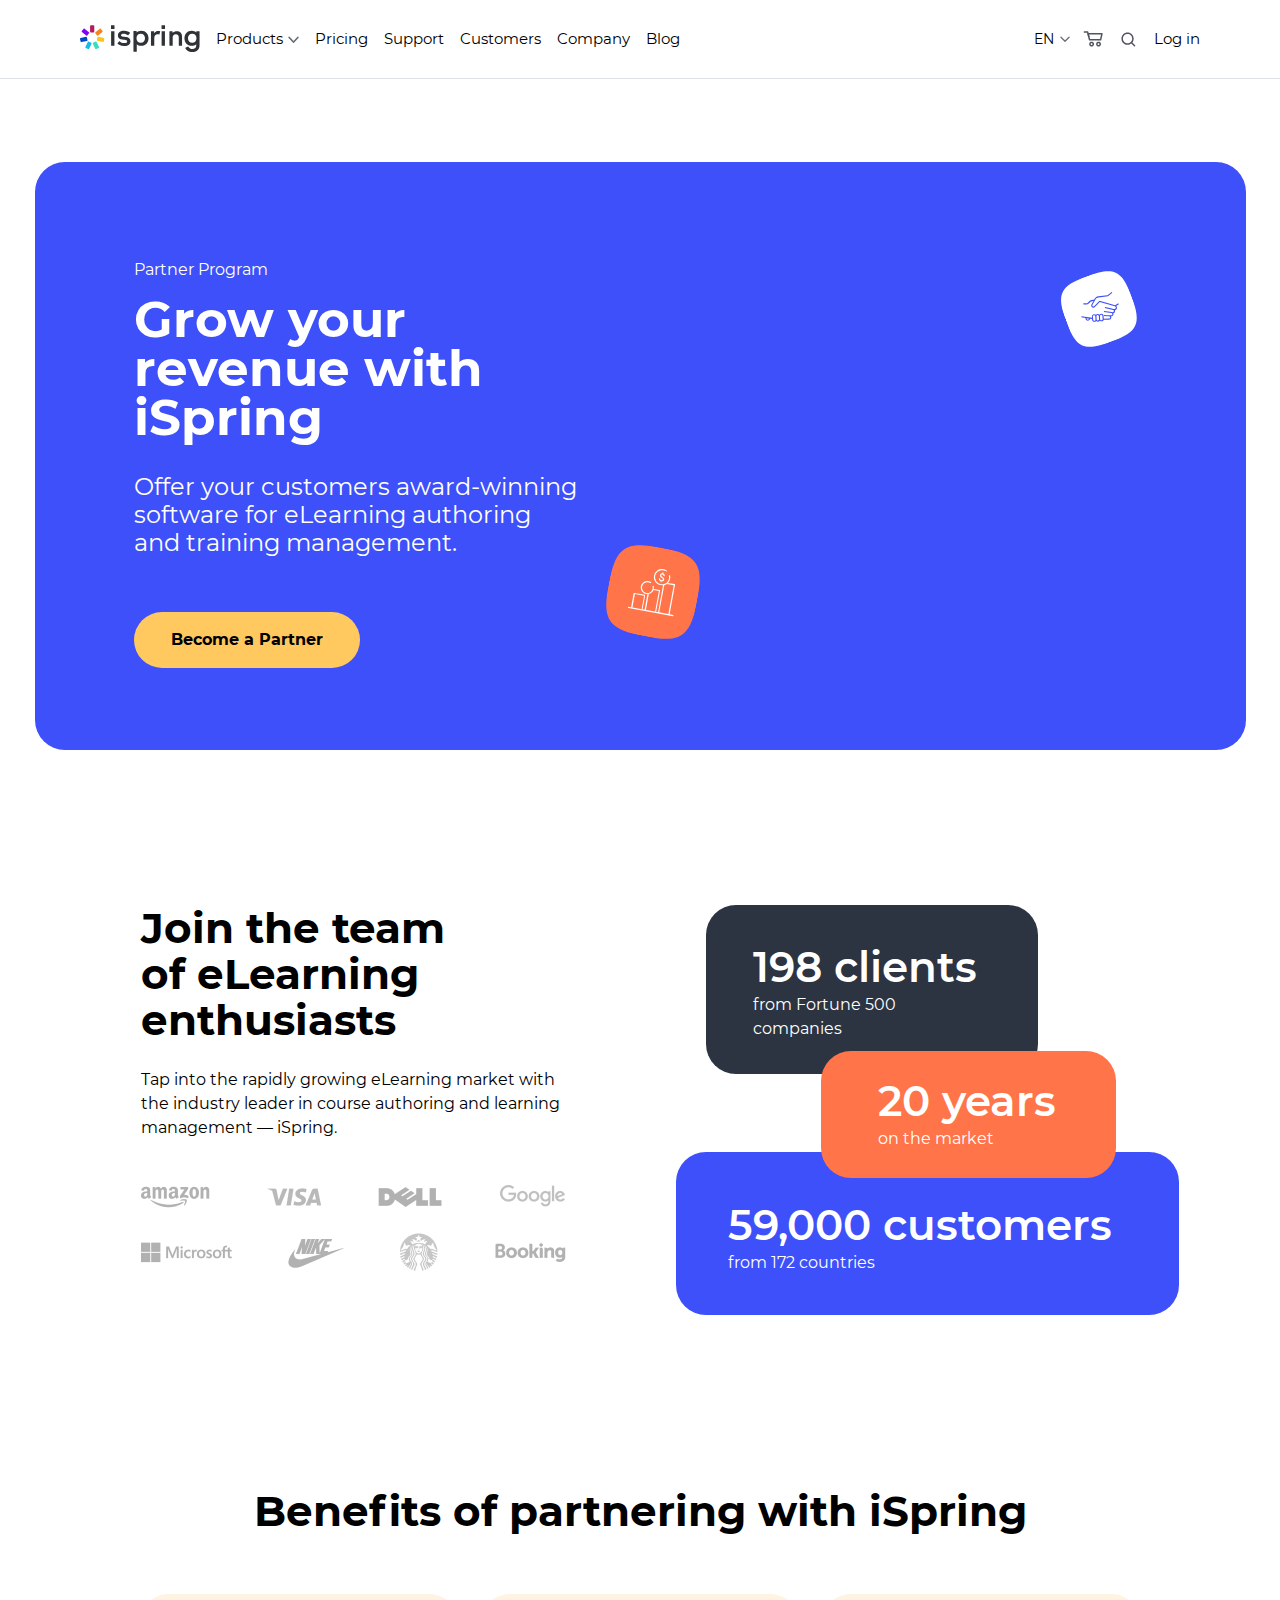
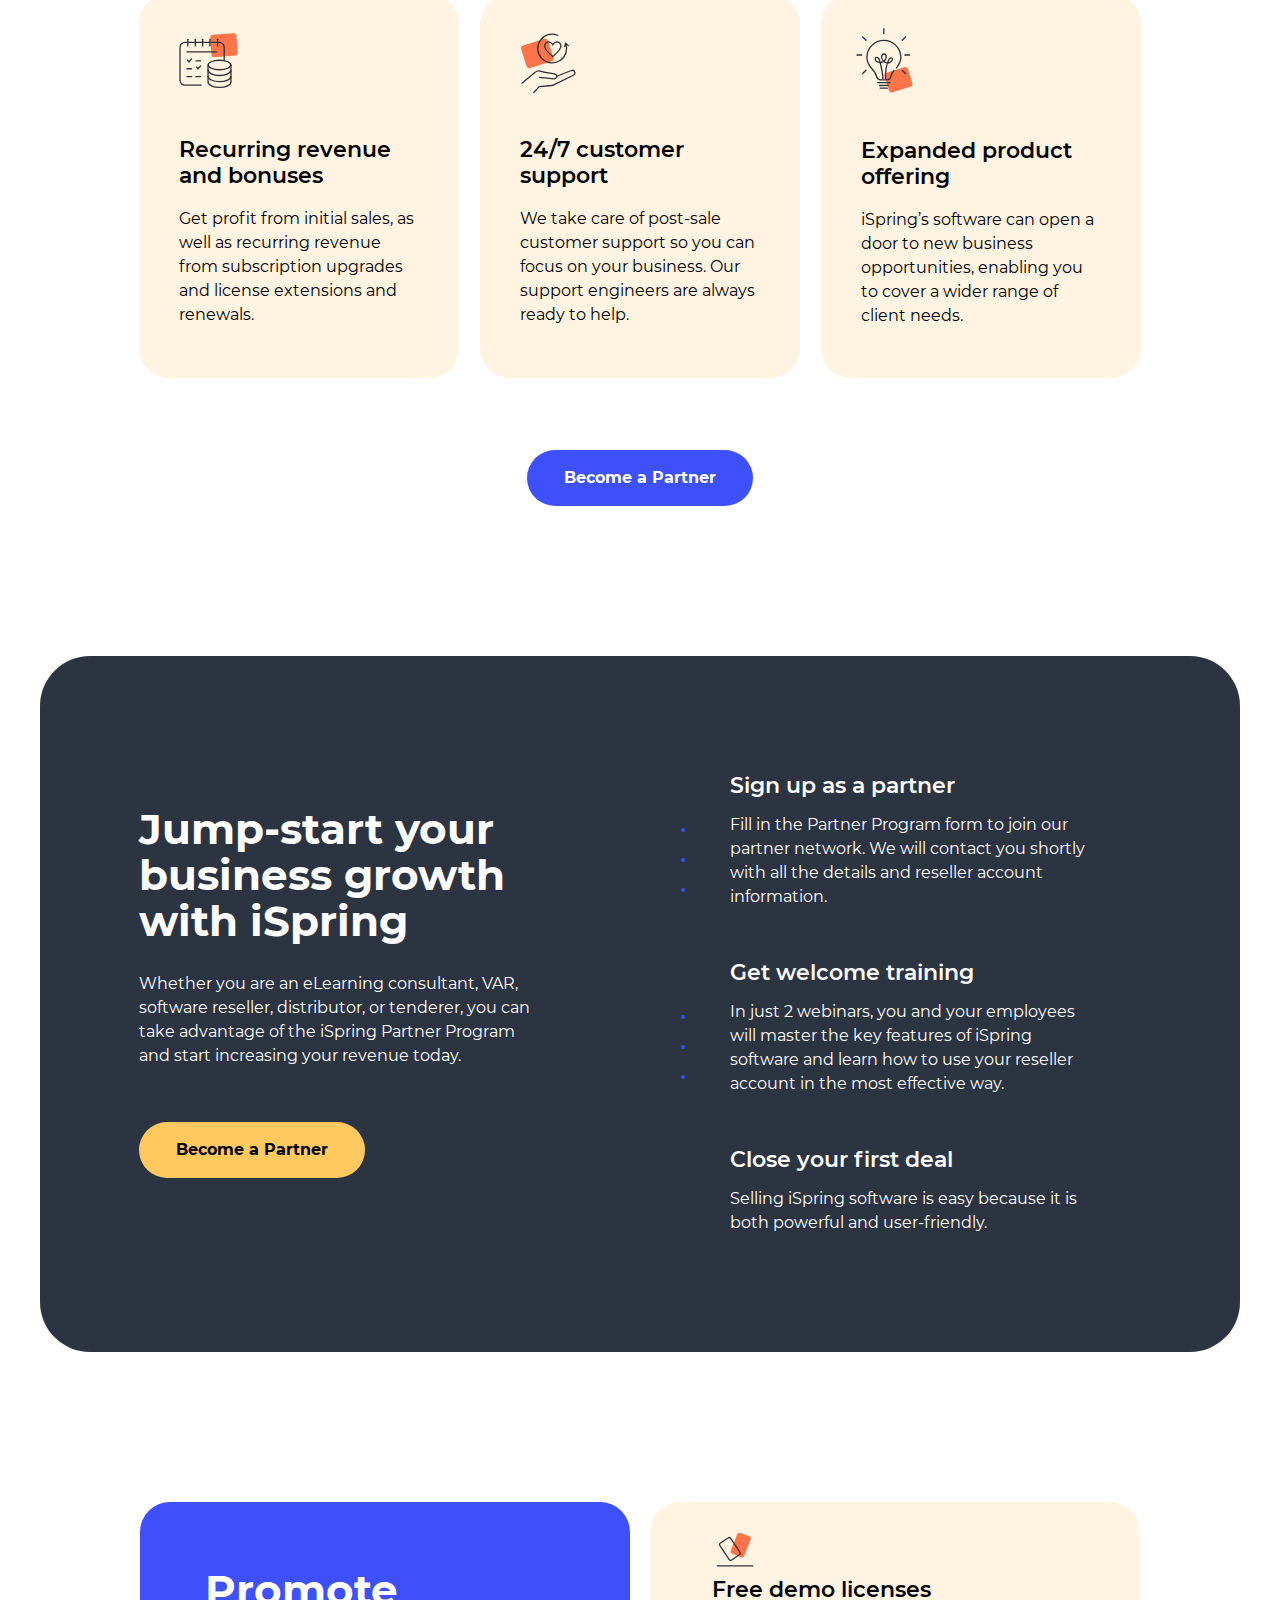
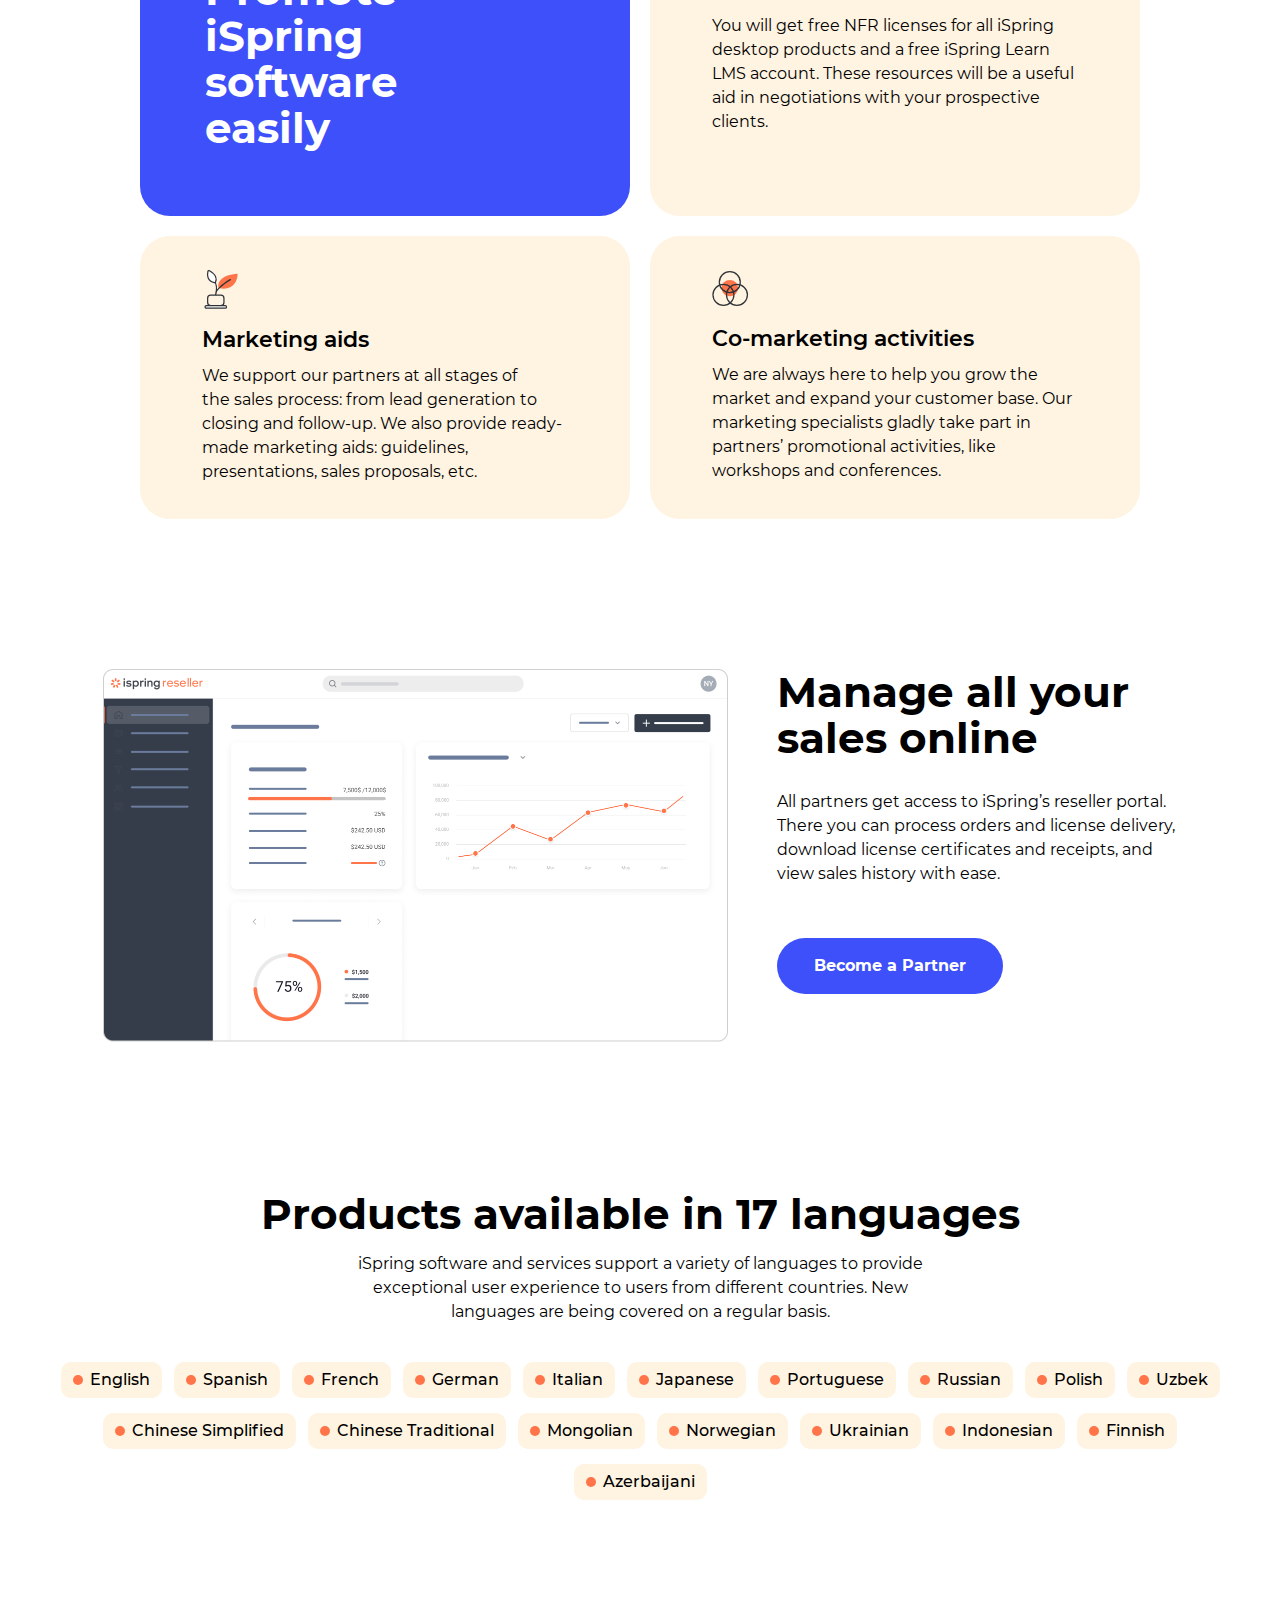
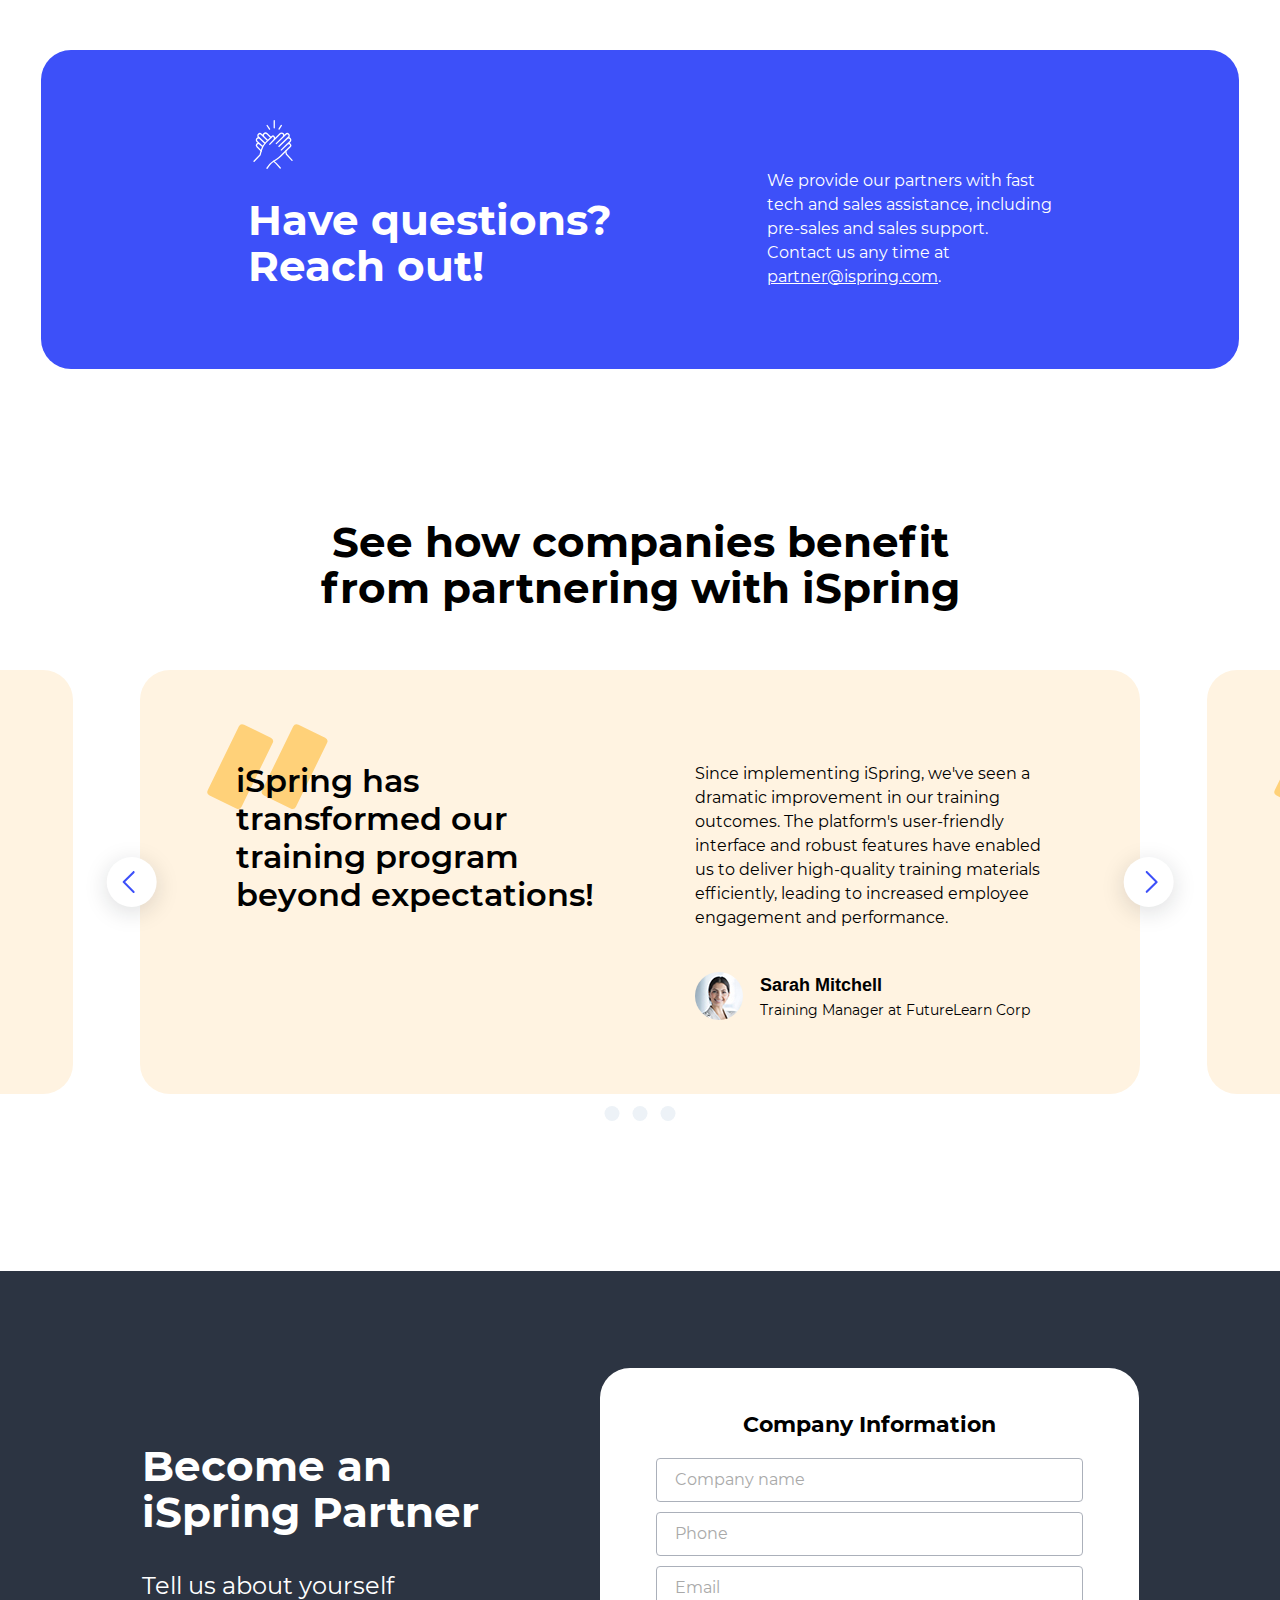
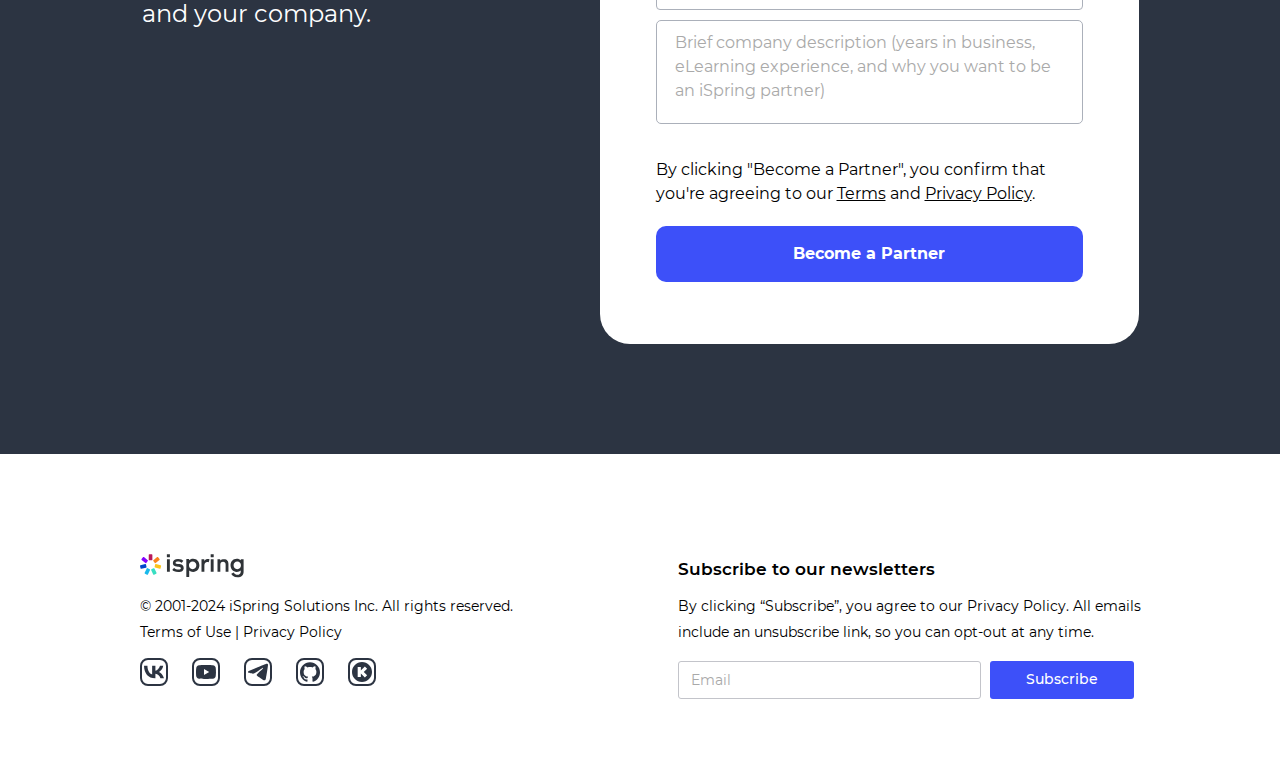
==== commit d18d29fa: "Изменена разметка и стили" ====
--- a/index.html
+++ b/index.html
@@ -199,8 +199,8 @@
       <div class="manage__inner">
         <div class="manage__picture">
           <picture>
-            <source srcset="images/content/demo_medium.png" media="(min-width: 768px)">
-            <img class="manage__image" src="images/content/demo_small.png" alt="demo">
+            <source srcset="images/content/demo-mobile.png" media="(max-width: 767px)">
+            <img class="manage__image" src="images/content/demo-tablet.png" alt="demo">
           </picture>
         </div>
         <div class="manage__content">
@@ -258,45 +258,50 @@
     <div class="companies-benefit__inner">
       <h2 class="companies-benefit__title title-h2">See how companies benefit from partnering with iSpring</h2>
       <div class="companies-benefit__slider slider">
-        <div class="slider__inner">
-          <div class="slider__list">
-            <div class="slider__item">
-              <div class="slider__content">
-                <h3 class="slider__title title-h3">Our income from partnering with iSpring has been increasing every year!</h3>
-                <p class="slider__text text">Besides iSpring’s transparent discount system for partners, the software often becomes a door opener to selling learning management systems, which brings lern.link new business opportunities.</p>
-                <div class="slider__person">
-                  <img class="slider__person-image" src="images/content/person_avatar_1.png" alt="person">
-                  <h4 class="slider__person-name">Guido Hornig</h4>
-                  <p class="slider__person-job">Founder and director of lern.link</p>
-                </div>
+        <div class="slider__buttons">
+          <button id="left" class="slider__button slider__button--prev"></button>
+          <button id="right" class="slider__button slider__button--next"></button>
+        </div>
+        <div class="slider__dots">
+          <button class="slider__dot"></button>
+          <button class="slider__dot"></button>
+          <button class="slider__dot"></button>
+        </div>
+        <ul class="slider__carousel">
+          <li class="slider__card">
+            <div class="slider__content">
+              <h3 class="slider__title title-h3">Our income from partnering with iSpring has been increasing every year!</h3>
+              <p class="slider__text text">Besides iSpring’s transparent discount system for partners, the software often becomes a door opener to selling learning management systems, which brings lern.link new business opportunities.</p>
+              <div class="slider__person">
+                <img class="slider__person-image" src="images/content/person-1.jpg" alt="person">
+                <h4 class="slider__person-name">Guido Hornig</h4>
+                <p class="slider__person-job">Founder and director of lern.link</p>
               </div>
             </div>
-            <div class="slider__item">
-              <div class="slider__content">
-                <h3 class="slider__title title-h3">Our income from partnering with iSpring has been increasing every year!</h3>
-                <p class="slider__text text">Besides iSpring’s transparent discount system for partners, the software often becomes a door opener to selling learning management systems, which brings lern.link new business opportunities.</p>
-                <div class="slider__person">
-                  <img class="slider__person-image" src="images/content/person_avatar_2.png" alt="person">
-                  <h4 class="slider__person-name">Guido Hornig</h4>
-                  <p class="slider__person-job">Founder and director of lern.link</p>
-                </div>
+          </li>
+          <li class="slider__card">
+            <div class="slider__content">
+              <h3 class="slider__title title-h3"> iSpring has transformed our training program beyond expectations!</h3>
+              <p class="slider__text text">Since implementing iSpring, we've seen a dramatic improvement in our training outcomes. The platform's user-friendly interface and robust features have enabled us to deliver high-quality training materials efficiently, leading to increased employee engagement and performance.</p>
+              <div class="slider__person">
+                <img class="slider__person-image" src="images/content/person-2.jpg" alt="person">
+                <h4 class="slider__person-name">Sarah Mitchell</h4>
+                <p class="slider__person-job">Training Manager at FutureLearn Corp</p>
               </div>
             </div>
-            <div class="slider__item">
-              <div class="slider__content">
-                <h3 class="slider__title title-h3">Our income from partnering with iSpring has been increasing every year!</h3>
-                <p class="slider__text text">Besides iSpring’s transparent discount system for partners, the software often becomes a door opener to selling earning management systems, which brings lern.link new business opportunities.</p>
-                <div class="slider__person">
-                  <img class="slider__person-image" src="images/content/person_avatar_3.png" alt="person">
-                  <h4 class="slider__person-name">Guido Hornig</h4>
-                  <p class="slider__person-job">Founder and director of lern.link</p>
-                </div>
+          </li>
+          <li class="slider__card">
+            <div class="slider__content">
+              <h3 class="slider__title title-h3">iSpring’s comprehensive tools have revolutionized our e-learning approach!</h3>
+              <p class="slider__text text">Partnering with iSpring has been a game-changer for our e-learning initiatives. The seamless integration with our existing systems and the customizable features have allowed us to create engaging and interactive courses, driving higher learner satisfaction and completion rates.</p>
+              <div class="slider__person">
+                <img class="slider__person-image" src="images/content/person-3.jpg" alt="person">
+                <h4 class="slider__person-name">Michael Adams</h4>
+                <p class="slider__person-job">Head of Learning and Development at BrightMind Academy</p>
               </div>
             </div>
-          </div>
-          <div class="slider__arrows"></div>
-        </div>
-        <div class="slider__dots"></div>
+          </li>
+        </ul>
       </div>
     </div>
   </section>
@@ -379,8 +384,6 @@
     <button class="modal__button button button--second">ОК</button>
   </div>
 </dialog>
-<script src="js/jquery-3.6.1.min.js"></script>
-<script src="js/slick.min.js"></script>
 <script src="js/main.js" type="module"></script>
 </body>
 </html>
--- a/css/style.css
+++ b/css/style.css
@@ -1,1019 +1,2268 @@
-@font-face  {
-  font-family: "Euclid Circular B";
-  font-style: normal;
-  font-weight: 400;
-  src: url("../fonts/EuclidCircularB-Regular.woff2") format("woff2");
-}
-
-@font-face  {
-  font-family: "Euclid Circular B";
-  font-style: normal;
-  font-weight: 500;
-  src: url("../fonts/EuclidCircularB-Medium.woff2") format("woff2");
-}
-
-@font-face  {
-  font-family: "Euclid Circular B";
-  font-style: normal;
-  font-weight: 600;
-  src: url("../fonts/EuclidCircularB-SemiBold.woff2") format("woff2");
-}
-
-@viewport  {
-  width: device-width;
-}
-
-/*----------------------------------*/
-.title-first-level  {
-  margin: 0;
-  font-size: 50px;
-  font-weight: 700;
-  line-height: 49px;
-}
-
-.title-second-level  {
-  margin: 0;
-  font-size: 42px;
-  font-weight: 700;
-  line-height: 46px;
-}
-
-.title-third-level  {
-  margin: 0;
-  font-size: 22px;
-  font-weight: 600;
-  line-height: 26px;
-}
-
-.title-fourth-level  {
-  margin: 0;
-  font-weight: 600;
-  font-size: 17px;
-  line-height: 31px;
-}
-
-.text  {
-  margin: 0;
-  font-weight: 400;
-  font-size: 16px;
-  line-height: 24px;
-}
-
-.text_big  {
-  margin: 0;
-  font-size: 24px;
-}
-
-.text_medium  {
-  margin: 0;
-  font-size: 22px;
-  line-height: 22px;
-}
-
-.text_small  {
-  margin: 0;
-  font-weight: 400;
-  font-size: 14px;
-  line-height: 26px;
-}
-
-.text-link:hover{
-  text-decoration: none;
-}
-
-.text-link_white  {
-  color: #ffffff;
-}
-
-.text-link_black  {
-  color: #000000;
-}
-
-.text-link_white:hover,
-.text-link_black:hover  {
-  text-decoration: none;
-}
-
-.button  {
-  display: inline-block;
-  border-radius: 100px;
-  padding: 18px 37px 18px 37px;
-  font-size: 16px;
-  font-weight: 700;
-  line-height: 20px;
-  text-decoration: none;
-  text-align: center;
-}
-
-.button_yellow  {
-  background: #ffc960;
-  color: #000000;
-}
-
-.button_yellow:hover  {
-  cursor: pointer;
-  background: rgba(255, 213, 134, 0.9);
-}
-
-.button_yellow:active  {
-  background: #ffc960;
-}
-
-.button_blue  {
-  background: #3d50f9;
-  color: #ffffff;
-}
-
-.button_blue:hover  {
-  cursor: pointer;
-  background: rgba(91, 107, 255, 0.9);
-}
-
-
-
-.button_blue:active  {
-  background: #3d50f9;
-}
-
-.button_blue[disabled],
-.button_blue:hover[disabled],
-.button_blue:active[disabled]  {
-  cursor:default;
-  background: #3d50f9;
-}
-
-.block_blue  {
-  background: #3d50f9;
-  color: #ffffff;
-}
-
-.block_grey  {
-  background: #2c3442;
-  color: #ffffff;
-}
-
-.block_beige  {
-  background: #fff3e1;
-  color: #000000;
-}
-
-.block_white  {
-  background: #ffffff;
-  color: #000000;
-}
-
-.input-text  {
-  font-family: "Montserrat", "Arial", sans-serif;
-  font-weight: 400;
-  font-size: 16px;
-  line-height: 24px;
-}
-
-.logo-block  {
-  display: inline-block;
-  background: url("../img/logo_ispring.svg") no-repeat;
-}
-
-/*----------------------------------*/
-
-.page-block  {
-  margin: 0;
-  font-family: "Montserrat", "Arial", sans-serif;
-}
-
-.header  {
-  border-bottom: 1px solid #dde0e5;
-  display: flex;
-  flex-flow: row nowrap;
-  justify-content: center;
-  align-items: center;
-  height: 74px;
-}
-
-/*----------------------------------*/
-.logo-block_header  {
-  width: 120px;
-  height: 30px;
-  margin-right: 33px;
-  background-size: contain;
-}
-
-.header__logo-block{
-  height: 25px;
-}
-
-.header__navigation  {
-  margin-right: 156px;
-}
-
-.navigation  {
-  display: flex;
-  flex-flow: row nowrap;
-  list-style: none;
-  padding-left: 0;
-}
-
-.navigation__item  {
-  font-weight: 400;
-  font-size: 15px;
-  line-height: 22px;
-  margin: 0 27px 0 0;
-  white-space: nowrap;
-}
-
-.navigation__item:last-child  {
-  margin-right: 0;
-}
-
-.navigation__item:hover  {
-  cursor: pointer;
-}
-
-.navigation__item_list  {
-  margin-right: 32px;
-}
-
-.navigation__item_list::after  {
-  background: url("../img/menu_list.svg") no-repeat;
-  content: "";
-  display: inline-block;
-  height: 7px;
-  position: relative;
-  right: -6px;
-  top: -1px;
-  vertical-align: middle;
-  width: 11px;
-}
-
-.navigation__link  {
-  text-decoration: none;
-  color: #000000;
-}
-
-.service-block  {
-  display: flex;
-  flex-flow: row nowrap;
-  align-items: center;
-}
-
-.service-block__item  {
-  margin-right: 18px;
-  text-decoration: none;
-  color: #000000;
-  vertical-align: middle;
-}
-
-.service-block__item:last-child  {
-  margin-right: 0;
-}
-
-.service-block__item:hover  {
-  cursor: pointer;
-}
-
-.language-box  {
-  font-weight: 400;
-  font-size: 14px;
-  line-height: 22px;
-  white-space: nowrap;
-}
-
-.language-box::after  {
-  background: url("../img/menu_list.svg") no-repeat;
-  content: "";
-  display: inline-block;
-  height: 7px;
-  position: relative;
-  right: -6px;
-  top: -1px;
-  vertical-align: middle;
-  width: 11px;
-}
-
-.shopping-link  {
-  background: url("../img/shopping.svg") center / 20px 16px no-repeat;
-  width: 20px;
-  height: 16px;
-}
-
-.search-link  {
-  background: url("../img/search.svg") center / 15px 15px no-repeat;
-  width: 15px;
-  height: 15px;
-}
-
-.auth-link  {
-  font-weight: 400px;
-  font-size: 15px;
-  line-height: 22px;
-  white-space: nowrap;
-}
-
-.main  {
-  display: flex;
-  flex-flow: column nowrap;
-  justify-content: center;
-  align-items: center;
-}
-
-.main__article_default  {
-  width: 1200px;
-  box-sizing: border-box;
-}
-
-/*----------------------------------*/
-/*partner-block*/
-.partner-block  {
-  margin-top: 83px;
-  display: grid;
-  grid-template-columns: 500px 493px;
-  column-gap: 15px;
-  align-items: center;
-  border-radius: 30px;
-  padding: 66px 99px;
-}
-
-.partner-block__box_left  {
-  align-self: start;
-  margin-top: 50px;
-}
-
-.partner-block__title  {
-  margin: 10px 0 31px 0;
-}
-
-.partner-block__text  {
-  margin: 0;
-  line-height: 28px;
-  width: 447px;
-}
-
-.partner-block__button  {
-  margin-top: 55px;
-}
-
-.partner-block__img-container  {
-  display: block;
-  height: auto;
-  max-width: 100%;
-}
-
-/*----------------------------------*/
-/*join-team-block*/
-.join-team-block  {
-  margin-top: 155px;
-  padding-left: 40px;
-  display: grid;
-  grid-template-columns: 425px 503px;
-  justify-content: center;
-  column-gap: 110px;
-}
-
-.join-team-block__box_left  {
-  display: flex;
-  flex-flow: column nowrap;
-  justify-content: start;
-  align-items: start;
-}
-
-.join-team-block__title  {
-  margin: 0;
-  width: 381px;
-}
-
-.join-team-block__text  {
-  margin-top: 25px;
-  width: 381px;
-}
-
-.join-team-block__company-list  {
-  margin-top: 45px;
-  opacity: 0.3;
-  width: 400px;
-  display: flex;
-  flex-flow: row wrap;
-  justify-content: space-between;
-  align-items: center;
-  column-gap: 20px;
-  row-gap: 25px;
-}
-
-.join-team-block__box_right  {
-  display: flex;
-  flex-flow: column nowrap;
-  justify-content: center;
-  align-items: start;
-  margin: 0 auto;
-}
-
-.join-team-block__info  {
-  border-radius: 30px;
-  color: #ffffff;
-  box-sizing: border-box;
-}
-
-.join-team-block__info_grey  {
-  background: #2c3442;
-  padding: 39px 50px 33px 47px;
-  margin: 0 0 0 30px;
-  width: 332px;
-}
-
-.join-team-block__info_yellow  {
-  background: #ff7449;
-  width: 295px;
-  padding: 27px 58px 27px 57px;
-  margin: -23px 0 -26px 145px;
-  z-index: 1;
-}
-
-.join-team-block__info_blue  {
-  padding: 50px 50px 40px 52px;
-  width: 503px;
-  background: #3d50f9;
-}
-
-.info__title  {
-  font-weight: 600;
-  font-size: 42px;
-  line-height: 46px;
-  margin: 0 0 3px 0;
-}
-
-.info__text  {
-  padding: 0;
-  margin: 0;
-}
-
-/*----------------------------------*/
-/*benefits-block*/
-.benefits-block  {
-  margin-top: 173px;
-}
-
-.benefits-block__header  {
-  margin-bottom: 60px;
-  text-align: center;
-}
-
-.benefits-block__main  {
-  display: grid;
-  grid-template-columns: repeat(3, 320px);
-  gap: 21px;
-  justify-content: center;
-}
-
-.benefits-block__box  {
-  background: #fff3e1;
-  border-radius: 30px;
-  padding: 39px 44px 50px 40px;
-}
-
-.benefits-block__title::before  {
-  content: "";
-  display: block;
-}
-
-.benefits-block__title_first::before  {
-  background: url("../img/benefits_1.svg") 0 / 59px 56px no-repeat;
-  width: 59px;
-  height: 56px;
-  margin: 0 0 48px 0;
-}
-
-.benefits-block__title_second::before  {
-  background: url("../img/benefits_2.svg") 0 / 56px 67px no-repeat;
-  width: 56px;
-  height: 67px;
-  margin: -6px 0 43px 0px;
-}
-
-.benefits-block__title_third::before  {
-  background: url("../img/benefits_3.svg") 0 / 58px 66px no-repeat;
-  width: 58px;
-  height: 66px;
-  margin: -5px 0 44px -5px;
-}
-
-.benefits-block__text  {
-  margin-top: 18px;
-}
-
-.benefits-block__area-button  {
-  margin-top: 72px;
-  text-align: center;
-}
-
-/*----------------------------------*/
-/*jump-start-block*/
-.jump-start-block  {
-  margin-top: 150px;
-  padding: 102px 150px 117px 99px;
-  border-radius: 50px;
-  display: grid;
-  grid-template-columns: 395px 435px;
-  column-gap: 121px;
-  justify-content: center;
-  align-content: center;
-}
-
-.jump-start-block__box-left  {
-  display: flex;
-  justify-content: center;
-  align-items: center;
-  align-self: end;
-}
-
-.jump-start-block__box-left_inner  {
-  display: flex;
-  flex-flow: column nowrap;
-  justify-content: center;
-  align-items: flex-start;
-}
-
-.jump-start-block__main-title  {
-  margin-top: -10px;
-}
-
-.jump-start-block__main-text  {
-  margin-top: 28px;
-}
-
-.jump-start-block__button  {
-  margin: 54px 0 13px 0;
-}
-
-.jump-start-block__box-right  {
-  display: grid;
-  grid-template-columns: 55px 355px;
-  grid-row: span 2;
-  column-gap: 25px;
-  row-gap: 36px;
-  justify-content: center;
-  align-content: start;
-}
-
-.jump-start-box__dot-list  {
-  margin-top: 19px;
-  display: grid;
-  grid-template-columns: 4px;
-
-  row-gap: 25px;
-  justify-content: center;
-  align-content: center;
-}
-
-.dot-list__item  {
-  width: 4px;
-  height: 4px;
-  background: #3d50f9;
-  border-radius: 50%;
-  justify-items: center;
-  align-items: center;
-}
-
-.jump-start-box__number-box  {
-  font-family: "Euclid Circular B", "Arial", sans-serif;
-  margin: 0;
-  font-weight: 500;
-  font-size: 22px;
-  line-height: 26px;
-  width: 55px;
-  height: 55px;
-  display: flex;
-  justify-content: center;
-  align-items: center;
-}
-
-.jump-start-box__number-box::after  {
-  content: "";
-  background: url("../img/dot_blue.svg") 10px 0 / 4px 4px no-repeat;
-  display: inline-block;
-  width: 4px;
-  height: 4px;
-}
-
-.number-box_white  {
-  background: url("../img/octagon_white.svg") 0 / 55px 55px no-repeat;
-  color: #2c3442;
-}
-
-.number-box_orange  {
-  background: url("../img/octagon_orange.svg") 0 / 55px 55px no-repeat;
-}
-
-.number-box_blue  {
-  background: url("../img/octagon_blue.svg") 0 / 55px 55px no-repeat;
-}
-
-.jump-start-box__content-box  {
-  margin-top: 12px;
-}
-
-.content-box__text  {
-  margin-top: 12px;
-}
-
-/*promote-block*/
-.promote-block  {
-  margin-top: 150px;
-  display: grid;
-  grid-template-columns: repeat(2, 490px);
-  gap: 20px;
-  justify-content: center;
-}
-
-.promote-block__box  {
-  border-radius: 30px;
-  padding: 35px 70px 35px 62px;
-}
-
-.promote-block__box_main  {
-  display: flex;
-  justify-content: center;
-  align-items: center;
-  padding: 73px 95px 80px 65px;
-}
-
-.promote-block__main-title  {
-  width: 330px;
-}
-
-.promote-block__title::before  {
-  content: "";
-  display: block;
-}
-
-.promote-block__title_first::before  {
-  background: url("../img/promote_1.svg") 0 / 38px 36px no-repeat;
-  width: 38px;
-  height: 36px;
-  margin: -6px 0 10px 4px;
-}
-
-.promote-block__title_second::before  {
-  background: url("../img/promote_2.svg") 0 / 34px 40px no-repeat;
-  width: 34px;
-  height: 40px;
-  margin: -2px 0 18px 2px;
-}
-
-.promote-block__title_third::before  {
-  background: url("../img/promote_3.svg") 0 / 37px 35px no-repeat;
-  width: 37px;
-  height: 35px;
-  margin-bottom: 20px;
-}
-
-.promote-block__text  {
-  margin-top: 11px;
-}
-
-/*----------------------------------*/
-/*manage-block*/
-.manage-block  {
-  margin-top: 150px;
-  margin-left: -75px;
-  display: grid;
-  grid-template-columns: 625px 401px;
-  column-gap: 49px;
-  row-gap: 0;
-  justify-content: center;
-  align-items: center;
-}
-
-.manage-block__img  {
-  width: 625px;
-}
-
-.manage-block__box_text  {
-  display: flex;
-  flex-flow: column nowrap;
-  justify-content: center;
-  align-self: start;
-}
-
-.manage-block__box_img  {
-  grid-row: span 2;
-}
-
-.manage-block__box_btn  {
-  align-self: start;
-}
-
-.manage-block__text  {
-  margin-top: 29px;
-}
-
-/*----------------------------------*/
-/*products-block*/
-.products-block  {
-  margin-top: 145px;
-  width: 1280px;
-  text-align: center;
-  display: flex;
-  flex-flow: column nowrap;
-  justify-content: center;
-  align-items: center;
-}
-
-.products-block__text  {
-  margin: 0 auto;
-  margin-top: 15px;
-  width: 600px;
-}
-
-.language-block  {
-  margin: 38px 0 0 0;
-  padding: 0;
-  display: flex;
-  flex-flow: row wrap;
-  justify-content: center;
-  align-items: center;
-  column-gap: 12px;
-  row-gap: 15px;
-}
-
-.language-block__item  {
-  background: #fff3e1;
-  border-radius: 10px;
-  padding: 6px 12px;
-  list-style: none;
-  font-size: 16px;
-  font-weight: 500;
-  line-height: 24px;
-}
-
-.language-block__item::before  {
-  content: "";
-  display: inline-block;
-  width: 10px;
-  height: 10px;
-  border-radius: 5px;
-  margin-right: 7px;
-  background: #ff7449;
-}
-
-/*----------------------------------*/
-/*question-block*/
-.question-block  {
-  margin-top: 150px;
-  padding: 65px 170px 80px 207px;
-  display: grid;
-  grid-template-columns: 375px 302px;
-  gap: 144px;
-  justify-content: center;
-  align-items: end;
-  background: #3d50f9;
-  border-radius: 30px;
-  color: #ffffff;
-}
-
-.question-block__title::before  {
-  content: "";
-  display: block;
-  background: url("../img/hands.svg") -5px 0 / 61px 60px no-repeat;
-  width: 61px;
-  height: 60px;
-  margin-bottom: 22px;
-}
-
-/*----------------------------------*/
-/*companies-benefit-block*/
-.companies-benefit-block  {
-  margin-top: 150px;
-  width: 100%;
-}
-
-.companies-benefit-block__title  {
-  margin: 0 auto 59px;
-  width: 650px;
-  text-align: center;
-}
-
-.slider-block__box  {
-  margin: 0 auto;
-  padding: 92px 95px 66px 96px;
-  width: 1000px;
-  box-sizing: border-box;
-  display: grid;
-  grid-template-columns: 369px 350px;
-  column-gap: 90px;
-  row-gap: 24px;
-  justify-content: center;
-  border-radius: 30px;
-  background: #fff3e1;
-  color: #000000;
-}
-
-.slider-block__title  {
-  grid-row: span 2;
-  align-items: end;
-  font-weight: 600;
-  font-size: 32px;
-  line-height: 38px;
-  text-align: left;
-  z-index: 1;
-}
-
-.slider-block__title::before  {
-  content: "";
-  background: url("../img/two_rectangle.svg") 0 / 123px 89px no-repeat;
-  display: inline-block;
-  position: absolute;
-  width: 200px;
-  height: 200px;
-  z-index: -1;
-  margin: -100px 0 0 -20px;
-}
-
-.slider-block__person-block  {
-  width: 100%;
-  display: grid;
-  grid-template-columns: 48px 1fr;
-  column-gap: 17px;
-  justify-content: center;
-  align-content: center;
-}
-
-.person-block__title  {
-  font-family: "Euclid Circular B", "Arial", sans-serif;
-  margin: 0;
-  font-weight: 600;
-  font-size: 18px;
-  line-height: 26px;
-}
-
-.person-block__image  {
-  grid-row: span 2;
-  width: 48px;
-  height: 48px;
-}
-
-.person-block__text  {
-  margin: 0;
-  font-weight: 400px;
-  font-size: 14px;
-  line-height: 24px;
-}
-
-/*----------------------------------*/
-/*yourself-block*/
-.yourself-block  {
-  margin-top: 150px;
-  width: 100%;
-  padding: 97px 0 110px 0;
-  display: grid;
-  grid-template-columns: 345px 539px;
-  column-gap: 113px;
-  justify-content: center;
-  align-content: start;
-  box-sizing: border-box;
-}
-
-.box-text  {
-  z-index: 1;
-  margin: 75px 0 0 0;
-}
-
-.box-text::before  {
-  content: "";
-  display: inline-block;
-  position: absolute;
-  width: 300px;
-  height: 300px;
-  z-index: -1;
-  margin: -100px 0 0 -45px;
-  background: url("../img/octagon_blue.svg") 0 / 230px 230px no-repeat;
-}
-
-.yourself-block__text  {
-  margin-top: 37px;
-  font-weight: 400;
-  line-height: 120%;
-  width: 290px;
-}
-
-.box-input  {
-  border-radius: 30px;
-  padding: 44px 56px 62px 56px;
-  align-self: end;
-}
-
-.box-input__title  {
-  font-weight: 700;
-  font-size: 22px;
-  line-height: 26px;
-  text-align: center;
-  margin: 0 0 20px 0;
-}
-
-.box-input__input-field  {
-  display: block;
-  height: 44px;
-  width: 100%;
-  border: 1px solid #abb0ba;
-  border-radius: 4px;
-  margin-bottom: 14px;
-  box-sizing: border-box;
-  padding: 0 18px;
-}
-
-.box-input__text-area  {
-  display: block;
-  width: 100%;
-  height: 104px;
-  border: 1px solid #abb0ba;
-  border-radius: 5px;
-  resize: none;
-  box-sizing: border-box;
-  padding: 10px 18px;
-}
-
-.box-input__input-field::placeholder,
-.box-input__text-area::placeholder  {
-  font-family: "Montserrat", "Arial", sans-serif;
-  font-weight: 400;
-  font-size: 16px;
-  line-height: 24px;
-  color: #a9a9a9;
-}
-
-.input-field_error  {
-  outline: 2px solid #ff0000;
-}
-
-.box-input__text  {
-  margin-top: 34px;
-}
-
-.box-input__button  {
-  margin-top: 20px;
-  width: 100%;
-  border-radius: 10px;
-  border: 0;
-  padding: 18px 0;
-  font-family: "Montserrat", "Arial", sans-serif;
-  font-weight: 700;
-  font-size: 16px;
-  line-height: 20px;
-}
-
-/*----------------------------------*/
-/*footer__box*/
-.footer__box-wrapper  {
-  display: grid;
-  grid-template-columns: 375px 463px;
-  column-gap: 163px;
-  justify-content: center;
-  align-content: start;
-  padding: 100px 0 83px 20px;
-}
-
-.logo-block_footer  {
-  width: 104px;
-  height: 24px;
-  background-size: 104px 24px;
-}
-
-.rights-block__text  {
-  margin-top: 15px;
-}
-
-.subscribe__text  {
-  margin-top: 8px;
-}
-
-.subscribe__area-input  {
-  margin-top: 16px;
-  display: grid;
-  grid-template-columns: 303px 144px;
-  column-gap: 9px;
-}
-
-.subscribe__input-field  {
-  height: 38px;
-  border: 1px solid #c3c4ca;
-  border-radius: 3px;
-  box-sizing: border-box;
-  padding: 0 12px;
-}
-
-.subscribe__input-field::placeholder  {
-  font-family: "Montserrat", "Arial", sans-serif;
-  font-weight: 400;
-  font-size: 14px;
-  line-height: 24px;
-  color: #a9a9a9;
-  padding: 5px 0 6px 0;
-}
-
-.subscribe__button  {
-  border-radius: 3px;
-  height: 38px;
-  border: 0;
-  font-family: "Montserrat", "Arial", sans-serif;
-  font-weight: 500;
-  font-size: 14px;
-  line-height: 25px;
-}+@font-face {
+  font-family: "Euclid Circular B";
+  font-style: normal;
+  font-weight: 400;
+  src: url("../fonts/EuclidCircularB-Regular.woff2") format("woff2");
+}
+
+@font-face {
+  font-family: "Euclid Circular B";
+  font-style: normal;
+  font-weight: 500;
+  src: url("../fonts/EuclidCircularB-Medium.woff2") format("woff2");
+}
+
+@font-face {
+  font-family: "Euclid Circular B";
+  font-style: normal;
+  font-weight: 600;
+  src: url("../fonts/EuclidCircularB-SemiBold.woff2") format("woff2");
+}
+
+@font-face {
+  font-family: "Montserrat";
+  font-style: normal;
+  font-weight: 400;
+  src: url("../fonts/Montserrat-Regular.woff2") format("woff2");
+}
+
+@font-face {
+  font-family: "Montserrat";
+  font-style: normal;
+  font-weight: 500;
+  src: url("../fonts/Montserrat-Medium.woff2") format("woff2");
+}
+
+@font-face {
+  font-family: "Montserrat";
+  font-style: normal;
+  font-weight: 600;
+  src: url("../fonts/Montserrat-SemiBold.woff2") format("woff2");
+}
+
+@font-face {
+  font-family: "Montserrat";
+  font-style: normal;
+  font-weight: 700;
+  src: url("../fonts/Montserrat-Bold.woff2") format("woff2");
+}
+
+@font-face {
+  font-family: "Roboto";
+  font-style: normal;
+  font-weight: 400;
+  src: url("../fonts/Roboto-Regular.woff2") format("woff2");
+}
+
+@font-face {
+  font-family: "Roboto";
+  font-style: normal;
+  font-weight: 500;
+  src: url("../fonts/Roboto-Medium.woff2") format("woff2");
+}
+
+:root {
+  --background-primary: #ffffff;
+  --background-secondary: #3d50f9;
+  --background-special: #2c3442;
+  --background-acent: #ff7449;
+  --background-other: #fff3e1;
+  --text-primary: #000000;
+  --text-secondary: #ffffff;
+  --text-special: #2c3442;
+  --button-primary: #ffc960;
+}
+
+*,
+*::before,
+*::after {
+  box-sizing: border-box;
+}
+
+.visually-hidden {
+  position: absolute;
+  clip: rect(0 0 0 0);
+  width: 1px;
+  height: 1px;
+  margin: -1px;
+  padding: 0;
+  border: 0;
+  overflow: hidden;
+}
+
+.page {
+  height: 100%;
+}
+
+.page--scroll-lock {
+  overflow-y: hidden;
+  scrollbar-gutter: stable;
+}
+
+.page__body {
+  display: flex;
+  flex-direction: column;
+  height: 100%;
+  margin: 0;
+  font-family: "Montserrat", "Arial", sans-serif;
+  font-weight: 400;
+  color: var(--text-primary);
+  background-color: var(--background-primary);
+}
+
+.page__main {
+  flex: 1 0 auto;
+}
+
+.title-h1 {
+  margin: 0;
+  font-size: 50px;
+  font-weight: 700;
+  line-height: 49px;
+}
+
+.title-h2 {
+  margin: 0;
+  font-size: 42px;
+  font-weight: 700;
+  line-height: 46px;
+}
+
+.title-h3 {
+  margin: 0;
+  font-size: 22px;
+  font-weight: 600;
+  line-height: 26px;
+}
+
+.title-h4 {
+  margin: 0;
+  font-weight: 600;
+  font-size: 17px;
+  line-height: 31px;
+}
+
+.text {
+  margin: 0;
+  font-size: 16px;
+  line-height: 24px;
+}
+
+.text-link {
+  color: currentColor;
+}
+
+.text-link:hover {
+  text-decoration: none;
+}
+
+.text-big {
+  margin: 0;
+  font-size: 24px;
+}
+
+.text-medium {
+  margin: 0;
+  font-size: 22px;
+  line-height: 22px;
+}
+
+.text-small {
+  margin: 0;
+  font-size: 14px;
+  line-height: 26px;
+}
+
+.button {
+  display: inline-block;
+  padding: 18px 37px;
+  font-size: 16px;
+  font-weight: 700;
+  line-height: 20px;
+  text-decoration: none;
+  text-align: center;
+  color: var(--text-primary);
+  border-radius: 100px;
+  background-color: var(--button-primary);
+}
+
+.button:hover {
+  cursor: pointer;
+  background-color: rgba(255, 213, 134, 0.9);
+}
+
+.button:active {
+  background-color: var(--button-primary);
+}
+
+.button--second {
+  background-color: var(--background-secondary);
+  color: var(--text-secondary);
+}
+
+.button--second:hover {
+  background-color: rgba(91, 107, 255, 0.9);
+}
+
+.button--second:active {
+  background-color: var(--background-secondary);
+}
+
+.text-input {
+  font-family: "Montserrat", "Arial", sans-serif;
+  font-size: 16px;
+  line-height: 24px;
+}
+
+.container {
+  display: flex;
+  justify-content: center;
+  margin: 0 auto;
+  width: 1200px;
+}
+
+.header {
+  border-bottom: 1px solid #dde0e5;
+}
+
+.header__container {
+  padding: 0 40px;
+}
+
+.header__inner {
+  display: grid;
+  grid-template-columns: auto 1fr auto;
+  column-gap: 16px;
+  justify-content: center;
+  align-items: center;
+  padding: 24px 0;
+  width: 100%;
+}
+
+.header__logo:hover {
+  opacity: 0.6;
+}
+
+.header__logo:active {
+  opacity: 0.3;
+}
+
+.header__logo-link {
+  display: block;
+}
+
+.header__logo-image {
+  display: block;
+}
+
+.header__toggle-nav {
+  display: none;
+}
+
+.nav {
+  display: flex;
+}
+
+.nav__list {
+  display: flex;
+  justify-content: center;
+  align-items: center;
+  gap: 16px;
+  margin: 0;
+  padding: 0;
+  list-style: none;
+}
+
+.nav__item {
+  font-size: 15px;
+  line-height: 22px;
+}
+
+.nav__item:hover {
+  cursor: pointer;
+}
+
+.nav__item-list {
+  display: flex;
+  justify-content: center;
+  align-items: center;
+  gap: 5px;
+}
+
+.nav__item-list:hover {
+  opacity: 0.6;
+}
+
+.nav__item-list:active {
+  opacity: 0.3;
+}
+
+.nav__item-list::after {
+  content: "";
+  display: block;
+  width: 11px;
+  height: 7px;
+  background-image: url("../images/icons/nav-list.svg");
+  background-repeat: no-repeat;
+  background-size: 100%;
+  background-position: center;
+}
+
+.nav__link {
+  text-decoration: none;
+  color: var(--text-primary);
+}
+
+.nav__link:hover {
+  opacity: 0.6;
+}
+
+.nav__link:active {
+  opacity: 0.3;
+}
+
+.service {
+  display: flex;
+  flex-direction: row;
+  align-items: center;
+  gap: 18px
+}
+
+.service__item {
+  text-decoration: none;
+  color: var(--text-primary);
+  cursor: pointer;
+}
+
+.service__item:hover {
+  opacity: 0.6;
+}
+
+.service__item:active {
+  opacity: 0.3;
+}
+
+.service__item--language {
+  font-size: 14px;
+  line-height: 22px;
+  white-space: nowrap;
+}
+
+.service__item--language::after {
+  content: "";
+  background-image: url("../images/icons/nav-list.svg");
+  background-repeat: no-repeat;
+  display: inline-block;
+  height: 7px;
+  position: relative;
+  right: -6px;
+  top: -1px;
+  width: 11px;
+}
+
+.service__item--shopping::before {
+  content: "";
+  display: block;
+  width: 20px;
+  height: 16px;
+  background-image: url("../images/icons/shopping.svg");
+  background-size: 100%;
+  background-position: center;
+  background-repeat: no-repeat;
+}
+
+.service__item--search::before {
+  content: "";
+  display: block;
+  width: 15px;
+  height: 15px;
+  background-image: url("../images/icons/search.svg");
+  background-size: 100%;
+  background-position: center;
+  background-repeat: no-repeat;
+}
+
+.service__item--auth {
+  font-size: 15px;
+  line-height: 22px;
+  white-space: nowrap;
+}
+
+.main {
+  display: flex;
+  flex-direction: column;
+  justify-content: center;
+}
+
+.main__partner-program {
+  margin-top: 83px;
+}
+
+.main__join-team {
+  margin-top: 155px;
+}
+
+.main__benefits {
+  margin-top: 173px;
+}
+
+.main__jump-start {
+  margin-top: 150px;
+}
+
+.main__promote {
+  margin-top: 150px;
+}
+
+.main__manage {
+  margin-top: 150px;
+}
+
+.main__products-available {
+  margin-top: 145px;
+}
+
+.main__questions {
+  margin-top: 150px;
+}
+
+.main__companies-benefit {
+  margin-top: 150px;
+}
+
+.main__yourself {
+  margin-top: 150px;
+}
+
+.partner-program {
+  display: flex;
+  justify-content: center;
+  align-items: center;
+}
+
+.partner-program__inner {
+  display: grid;
+  grid-template-columns: 500px 493px;
+  column-gap: 20px;
+  align-items: center;
+  padding: 66px 99px;
+  color: var(--text-secondary);
+  border-radius: 30px;
+  background-color: var(--background-secondary);
+}
+
+.partner-program__title {
+  margin: 10px 0 31px 0;
+}
+
+.partner-program__text {
+  margin: 0;
+  line-height: 28px;
+  width: 447px;
+}
+
+.partner-program__button {
+  margin-top: 55px;
+}
+
+.partner-program__picture-wrapper {
+  display: flex;
+  justify-content: center;
+  align-items: center;
+  width: 456px;
+  height: 456px;
+}
+
+.partner-program__picture {
+  position: relative;
+  width: 100%;
+  aspect-ratio: 1 / 1;
+}
+
+.partner-program__picture::before {
+  content: "";
+  position: absolute;
+  z-index: 1;
+  display: block;
+  width: 100%;
+  height: 100%;
+  background-color: var(--background-special);
+  mask-image: url("../images/sprite.svg#octagon");
+  background-image: url("../images/content/partners.png");
+  background-position: center;
+  background-size: 100%;
+  background-repeat: no-repeat;
+}
+
+.partner-program__picture-inner {
+  position: relative;
+  z-index: 2;
+  display: block;
+  width: 100%;
+  height: 100%;
+}
+
+.partner-program__picture-inner::before,
+.partner-program__picture-inner::after {
+  content: "";
+  position: absolute;
+  display: block;
+  background-position: center;
+  background-size: 100%;
+  background-repeat: no-repeat;
+}
+
+.partner-program__picture-inner::before {
+  top: 70%;
+  left: -10%;
+  width: 90px;
+  height: 90px;
+  background-image: url("../images/icons/diagram.svg");
+  transform: rotate(11deg);
+}
+
+.partner-program__picture-inner::after {
+  top: 10%;
+  left: 90%;
+  width: 70px;
+  height: 70px;
+  background-image: url("../images/icons/handshake.svg");
+  transform: rotate(-20deg);
+}
+
+.partner-program__image {
+  display: block;
+  height: auto;
+  max-width: 100%;
+}
+
+.join-team {
+  display: flex;
+  justify-content: center;
+  align-items: center;
+}
+
+.join-team__inner {
+  padding-left: 40px;
+  display: grid;
+  grid-template-columns: 425px 503px;
+  justify-content: center;
+  column-gap: 110px;
+}
+
+.join-team__content {
+  display: flex;
+  flex-direction: column;
+}
+
+.join-team__content:first-child {
+  justify-content: start;
+}
+
+.join-team__content:last-child {
+  justify-content: center;
+}
+
+.join-team__title {
+  margin: 0;
+}
+
+.join-team__text {
+  margin-top: 25px;
+}
+
+.join-team__company-list {
+  display: flex;
+  flex-wrap: wrap;
+  justify-content: space-between;
+  align-items: center;
+  gap: 25px 20px;
+  margin-top: 45px;
+  opacity: 0.3;
+}
+
+.join-team__info {
+  border-radius: 30px;
+  color: var(--text-secondary);
+}
+
+.join-team__info--clients {
+  background-color: var(--background-special);
+  padding: 39px 50px 33px 47px;
+  margin: 0 0 0 30px;
+  width: 332px;
+}
+
+.join-team__info--years {
+  background-color: var(--background-acent);
+  width: 295px;
+  padding: 27px 58px 27px 57px;
+  margin: -23px 0 -26px 145px;
+  z-index: 1;
+}
+
+.join-team__info--customers {
+  padding: 50px 50px 40px 52px;
+  width: 503px;
+  background-color: var(--background-secondary);
+}
+
+.join-team__info-title {
+  font-weight: 600;
+  font-size: 42px;
+  line-height: 46px;
+  margin: 0;
+}
+
+.join-team__info-text {
+  padding: 0;
+  margin: 3px 0 0;
+}
+
+.benefits {
+  display: flex;
+  justify-content: center;
+  align-items: center;
+}
+
+.benefits__header {
+  text-align: center;
+}
+
+.benefits__main {
+  margin-top: 60px;
+  display: grid;
+  grid-template-columns: repeat(3, 320px);
+  gap: 21px;
+  justify-content: center;
+}
+
+.benefits__content {
+  background-color: var(--background-other);
+  border-radius: 30px;
+  padding: 39px 44px 50px 40px;
+}
+
+.benefits__title::before {
+  content: "";
+  display: block;
+  background-size: 100%;
+  background-position: center;
+  background-repeat: no-repeat;
+}
+
+.benefits__title--recurring::before {
+  background-image: url("../images/icons/benefits-recurring.svg");
+  width: 59px;
+  height: 56px;
+  margin: 0 0 48px 0;
+}
+
+.benefits__title--customer::before {
+  background-image: url("../images/icons/benefits-customer.svg");
+  width: 56px;
+  height: 67px;
+  margin: -6px 0 43px 0;
+}
+
+.benefits__title--expanded::before {
+  background-image: url("../images/icons/benefits-expanded.svg");
+  width: 58px;
+  height: 66px;
+  margin: -5px 0 44px -5px;
+}
+
+.benefits__text {
+  margin-top: 18px;
+}
+
+.benefits__area-buttons {
+  margin-top: 72px;
+  text-align: center;
+}
+
+.jump-start__inner {
+  display: grid;
+  grid-template-columns: 395px 435px;
+  column-gap: 121px;
+  justify-content: center;
+  align-content: center;
+  padding: 102px 150px 117px 99px;
+  color: var(--text-secondary);
+  background-color: var(--background-special);
+  border-radius: 50px;
+}
+
+.jump-start__content {
+  display: flex;
+  flex-direction: column;
+  justify-content: center;
+  align-self: end;
+}
+
+.jump-start__main-title {
+  margin-top: -10px;
+}
+
+.jump-start__main-text {
+  margin-top: 28px;
+}
+
+.jump-start__list {
+  display: flex;
+  flex-direction: column;
+  grid-row: span 2;
+  gap: 36px;
+  justify-content: center;
+  align-content: start;
+}
+
+.jump-start__item {
+  display: grid;
+  grid-template-columns: 55px 355px;
+  align-items: center;
+  gap: 0 20px;
+}
+
+.jump-start__item-number {
+  grid-row: 1;
+  grid-column: 1;
+  display: flex;
+  justify-content: center;
+  align-items: center;
+  margin: 0;
+  width: 55px;
+  height: 55px;
+  font-family: "Euclid Circular B", "Arial", sans-serif;
+  font-weight: 500;
+  font-size: 22px;
+  line-height: 26px;
+  mask-image: url("../images/sprite.svg#octagon");
+  background-size: 100%;
+  background-position: center;
+  background-repeat: no-repeat;
+}
+
+.jump-start__item-number--first {
+  background-color: var(--background-primary);
+  color: var(--text-special);
+}
+
+.jump-start__item-number--second {
+  background-color: var(--background-acent);
+}
+
+.jump-start__item-number--third {
+  background-color: var(--background-secondary);
+}
+
+.jump-start__item-text {
+  grid-row: 2;
+  grid-column: 2;
+}
+
+.jump-start__item-dots {
+  width: 100%;
+  height: 100%;
+  background-image: url("../images/icons/dot.svg");
+  background-position: center 15px;
+  background-size: 4px 30px;
+  background-repeat: repeat-y;
+}
+
+.jump-start__button {
+  margin: 54px 0 0;
+}
+
+.promote__list {
+  display: grid;
+  grid-template-columns: repeat(2, 490px);
+  gap: 20px;
+  justify-content: center;
+}
+
+.promote__main {
+  display: flex;
+  align-items: center;
+  padding: 65px;
+  color: var(--text-secondary);
+  background-color: var(--background-secondary);
+  border-radius: 30px;
+}
+
+.promote__main-title {
+  width: 325px;
+}
+
+.promote__item {
+  padding: 35px 62px 35px;
+  background-color: var(--background-other);
+  border-radius: 30px;
+}
+
+.promote__title::before {
+  content: "";
+  display: block;
+}
+
+.promote__title--demo::before {
+  background-image: url("../images/icons/promote-free.svg");
+  background-size: 100%;
+  background-position: 0;
+  background-repeat: no-repeat;
+  width: 38px;
+  height: 36px;
+  margin: -6px 0 10px 4px;
+}
+
+.promote__title--aids::before {
+  background-image: url("../images/icons/promote-marketing.svg");
+  background-size: 100%;
+  background-position: 0;
+  background-repeat: no-repeat;
+  width: 34px;
+  height: 40px;
+  margin: -2px 0 18px 2px;
+}
+
+.promote__title--activities::before {
+  background-image: url("../images/icons/promote-activities.svg");
+  background-size: 100%;
+  background-position: 0;
+  background-repeat: no-repeat;
+  width: 37px;
+  height: 35px;
+  margin-bottom: 20px;
+}
+
+.promote__text {
+  margin-top: 11px;
+}
+
+.manage__inner {
+  display: grid;
+  grid-template-columns: 625px 401px;
+  gap: 0 49px;
+  justify-content: center;
+  align-items: center;
+}
+
+.manage__image {
+  width: 625px;
+}
+
+.manage__content {
+  align-self: start;
+}
+
+.manage__picture {
+  grid-row: span 2;
+}
+
+.manage__area-buttons {
+  align-self: start;
+}
+
+.manage__text {
+  margin-top: 29px;
+}
+
+.products-available__inner {
+  text-align: center;
+  display: flex;
+  flex-direction: column;
+  justify-content: center;
+  align-items: center;
+}
+
+.products-available__text {
+  margin: 15px auto 0;
+  width: 600px;
+}
+
+.products-available__languages {
+  margin: 38px 0 0;
+  padding: 0;
+  display: flex;
+  flex-wrap: wrap;
+  justify-content: center;
+  align-items: center;
+  gap: 15px 12px;
+}
+
+.products-available__languages-item {
+  background-color: var(--background-other);
+  border-radius: 10px;
+  padding: 6px 12px;
+  list-style: none;
+  font-size: 16px;
+  font-weight: 500;
+  line-height: 24px;
+}
+
+.products-available__languages-item::before {
+  content: "";
+  display: inline-block;
+  width: 10px;
+  height: 10px;
+  border-radius: 5px;
+  margin-right: 7px;
+  background-color: var(--background-acent);
+}
+
+.questions__inner {
+  padding: 65px 170px 80px 207px;
+  display: grid;
+  grid-template-columns: 375px 302px;
+  gap: 144px;
+  justify-content: center;
+  align-items: end;
+  background-color: var(--background-secondary);
+  border-radius: 30px;
+  color: var(--text-secondary);
+}
+
+.questions__title::before {
+  content: "";
+  display: block;
+  background-image: url("../images/icons/hands.svg");
+  background-size: 100%;
+  background-position: -5px 0;
+  background-repeat: no-repeat;
+  width: 61px;
+  height: 60px;
+  margin-bottom: 22px;
+}
+
+.companies-benefit {
+  width: 100%;
+}
+
+.companies-benefit__inner {
+  display: flex;
+  flex-direction: column;
+  justify-content: center;
+  align-items: center;
+  overflow-x: hidden;
+}
+
+.companies-benefit__title {
+  width: 650px;
+  text-align: center;
+}
+
+.companies-benefit__slider {
+  margin-top: 59px;
+}
+
+.slider {
+  width: calc(1050px * 3);
+  position: relative;
+  margin-bottom: 27px;
+}
+
+.slider__buttons {
+  position: absolute;
+  top: 50%;
+  left: 50%;
+  z-index: 10;
+  transform: translate(-50%, -50%);
+  display: flex;
+  justify-content: space-between;
+  align-items: center;
+  width: calc((100% / 3) - (50px * 2 / 3) + 50px);
+}
+
+.slider__button {
+  display: flex;
+  justify-content: center;
+  align-items: center;
+  width: 50px;
+  height: 50px;
+  padding: 0;
+  cursor: pointer;
+  background-color: #ffffff;
+  border: none;
+  border-radius: 50%;
+  box-shadow: 0 5px 23px rgba(22, 25, 32, 0.15);
+}
+
+.slider__button:hover {
+  cursor: pointer;
+  box-shadow: 0 5px 23px rgba(22, 25, 32, 0.3);
+}
+
+.slider__button:active {
+  box-shadow: 0 5px 23px rgba(22, 25, 32, 0.15);
+  transition: transform 0.1s linear;
+  transform: scale(0.85);
+}
+
+.slider__button::before {
+  content: "";
+  width: 22px;
+  height: 22px;
+  display: block;
+  background-image: url("../images/icons/arrow.svg");
+  background-position: center;
+  background-size: 100%;
+  background-repeat: no-repeat;
+}
+
+.slider__button--next::before {
+  transform: rotate(180deg);
+}
+
+.slider__carousel {
+  display: grid;
+  grid-auto-flow: column;
+  grid-auto-columns: calc((100% / 3) - (50px * 2 / 3));
+  overflow-x: auto;
+  scroll-snap-type: x mandatory;
+  gap: 50px;
+  margin: 0;
+  padding: 0;
+  scroll-behavior: smooth;
+  scrollbar-width: none;
+}
+
+.slider__carousel::-webkit-scrollbar {
+  display: none;
+}
+
+.slider__carousel--no-transition {
+  scroll-behavior: auto;
+}
+
+.slider__carousel--dragging {
+  scroll-snap-type: none;
+  scroll-behavior: auto;
+}
+
+.slider__carousel--dragging .slider__card {
+  cursor: grab;
+  user-select: none;
+}
+
+.slider__card {
+  display: flex;
+  justify-content: center;
+  align-items: stretch;
+  scroll-snap-align: start;
+  list-style: none;
+  cursor: pointer;
+}
+
+.slider__content {
+  display: grid;
+  grid-template-columns: 369px 350px;
+  gap: 24px 90px;
+  justify-content: center;
+  margin: 0 auto;
+  padding: 92px 95px 66px 96px;
+  background-color: var(--background-other);
+  color: var(--text-primary);
+  border-radius: 30px;
+}
+
+.slider__title {
+  position: relative;
+  grid-row: span 2;
+  align-items: end;
+  font-weight: 600;
+  font-size: 32px;
+  line-height: 38px;
+  text-align: left;
+  z-index: 1;
+}
+
+.slider__title::before {
+  content: "";
+  position: absolute;
+  top: -40px;
+  left: -30px;
+  z-index: -1;
+  display: block;
+  width: 123px;
+  height: 89px;
+  background-image: url("../images/icons/rectangles.svg");
+  background-size: 100%;
+  background-position: center;
+  background-repeat: no-repeat;
+}
+
+.slider__person {
+  width: 100%;
+  display: grid;
+  grid-template-columns: 48px 1fr;
+  column-gap: 17px;
+  justify-content: center;
+  align-content: center;
+}
+
+.slider__person-name {
+  font-family: "Euclid Circular B", "Arial", sans-serif;
+  margin: 0;
+  font-weight: 600;
+  font-size: 18px;
+  line-height: 26px;
+}
+
+.slider__person-image {
+  grid-row: span 2;
+  width: 48px;
+  height: 48px;
+  border-radius: 50%;
+}
+
+.slider__person-job {
+  margin: 0;
+  font-weight: 400;
+  font-size: 14px;
+  line-height: 24px;
+}
+
+.slider__dots {
+  position: absolute;
+  left: 50%;
+  bottom: -27px;
+  transform: translateX(-50%);
+  display: flex;
+  align-items: center;
+  justify-content: center;
+  gap: 13px;
+}
+
+.slider__dot {
+  font-size: 0;
+  width: 15px;
+  height: 15px;
+  border-radius: 50%;
+  border: 0;
+  background-color: #edf2f7;
+  /*background-color: red;*/
+  cursor: pointer;
+}
+
+.slider__dot--active {
+  background-color: var(--background-secondary);
+}
+
+.yourself__container {
+  display: grid;
+  grid-template-columns: 345px 539px;
+  column-gap: 113px;
+  justify-content: center;
+  align-content: start;
+  width: 100%;
+  padding: 97px 0 110px 0;
+  background-color: var(--background-special);
+}
+
+.yourself__header-text {
+  margin-top: 37px;
+  line-height: 120%;
+  width: 290px;
+}
+
+.yourself__header {
+  position: relative;
+  z-index: 1;
+  margin: 75px 0 0 0;
+  color: var(--text-secondary);
+}
+
+.yourself__header::before {
+  content: "";
+  position: absolute;
+  top: -40px;
+  left: -50px;
+  z-index: -1;
+  display: block;
+  width: 200px;
+  height: 200px;
+  background-color: var(--background-secondary);
+  mask-image: url("../images/sprite.svg#octagon");
+  background-position: center;
+  background-size: 100%;
+  background-repeat: no-repeat;
+}
+
+.yourself__main {
+  padding: 44px 56px 62px;
+  align-self: end;
+  background-color: var(--background-primary);
+  border-radius: 30px;
+}
+
+.yourself__main-title {
+  font-weight: 700;
+  font-size: 22px;
+  line-height: 26px;
+  text-align: center;
+  margin: 0 0 20px 0;
+}
+
+.form-partner__field-container:not(:first-child) {
+  margin-top: 10px;
+}
+
+.form-partner__input {
+  display: block;
+  width: 100%;
+  height: 44px;
+  border: 1px solid #abb0ba;
+  border-radius: 4px;
+  padding: 0 18px;
+}
+
+.form-partner__input:focus {
+  border: 1px solid #5b6bff;
+  outline: none;
+}
+
+.form-partner__input::placeholder {
+  font-family: "Montserrat", "Arial", sans-serif;
+  font-size: 16px;
+  line-height: 24px;
+  color: #a9a9a9;
+}
+
+.form-partner__input--textarea {
+  height: 104px;
+  border-radius: 5px;
+  resize: none;
+  padding: 10px 18px;
+}
+
+.form-partner__input--error:not(:focus) {
+  border: 1px solid #ff0000;
+  background-color: rgba(255, 0, 0, 0.1);
+}
+
+.form-partner__input--error:not(:focus)::placeholder {
+  color: rgba(255, 0, 0, 0.8);
+}
+
+.form-partner__text-error {
+  display: none;
+  margin-top: 8px;
+  font-size: 12px;
+  color: #ff0000;
+}
+
+.form-partner__input:focus + .form-partner__text-error--active {
+  display: none;
+}
+
+.form-partner__text-error--active {
+  display: block;
+}
+
+.form-partner__text {
+  margin-top: 34px;
+}
+
+.form-partner__button {
+  margin-top: 20px;
+  width: 100%;
+  border-radius: 10px;
+  border: 0;
+  padding: 18px 0;
+  font-family: "Montserrat", "Arial", sans-serif;
+  font-weight: 700;
+  font-size: 16px;
+  line-height: 20px;
+}
+
+.footer--second {
+  color: var(--text-secondary);
+  background-color: var(--background-special);
+}
+
+.footer--second .social__link {
+  color: var(--text-secondary);
+  border-color: var(--text-secondary);
+}
+
+.footer--second .footer__inner {
+  grid-template-columns: 1fr auto;
+  justify-content: center;
+  padding: 50px 0;
+}
+
+.footer__inner {
+  display: grid;
+  grid-template-columns: 375px 463px;
+  column-gap: 163px;
+  justify-content: center;
+  align-content: start;
+  padding: 100px 0 83px;
+}
+
+.footer__logo-link {
+  display: block;
+  width: 104px;
+  height: 24px;
+  background-size: 104px 24px;
+}
+
+.footer__logo-link:hover {
+  opacity: 0.6;
+}
+
+.footer__logo-link:active {
+  opacity: 0.3;
+}
+
+.footer__logo-image {
+  display: block;
+}
+
+.footer__copyright-text {
+  margin-top: 15px;
+}
+
+.footer__subscribe {
+  grid-column: 2;
+  grid-row: 1 / 3;
+}
+
+.footer__subscribe-text {
+  margin-top: 8px;
+}
+
+.social__list {
+  margin: 0;
+  display: flex;
+  align-items: center;
+  gap: 24px;
+  padding: 0;
+  list-style: none;
+}
+
+.social__item {
+  display: flex;
+  justify-content: center;
+  align-items: center;
+}
+
+.social__link {
+  display: flex;
+  justify-content: center;
+  align-items: center;
+  width: 28px;
+  height: 28px;
+  color: var(--text-special);
+  border: 2px solid var(--text-special);
+  border-radius: 8px;
+}
+
+.social__link::before {
+  content: "";
+  display: block;
+  width: 20px;
+  height: 20px;
+  background-color: currentColor;
+  background-position: center;
+  background-size: 100%;
+  background-repeat: no-repeat;
+}
+
+.social__link:hover {
+  opacity: 0.6;
+}
+
+.social__link:active {
+  opacity: 0.3;
+}
+
+.social__link--vk::before {
+  mask-image: url("../images/sprite.svg#vk");
+}
+
+.social__link--youtube::before {
+  mask-image: url("../images/sprite.svg#youtube");
+}
+
+.social__link--telegram::before {
+  mask-image: url("../images/sprite.svg#telegram");
+}
+
+.social__link--github::before {
+  mask-image: url("../images/sprite.svg#github");
+}
+
+.social__link--developer::before {
+  mask-image: url("../images/sprite.svg#nemtsevk");
+}
+
+.form-subscribe {
+  margin-top: 16px;
+  display: grid;
+  grid-template-columns: 303px 144px;
+  column-gap: 9px;
+}
+
+.form-subscribe__input {
+  height: 38px;
+  border: 1px solid #c3c4ca;
+  border-radius: 3px;
+  padding: 0 12px;
+}
+
+.form-subscribe__input::placeholder {
+  font-family: "Montserrat", "Arial", sans-serif;
+  font-size: 14px;
+  line-height: 24px;
+  color: #a9a9a9;
+  padding: 5px 0 6px 0;
+}
+
+.form-subscribe__button {
+  padding: 5px 10px;
+  height: 38px;
+  font-family: "Montserrat", "Arial", sans-serif;
+  font-weight: 500;
+  font-size: 14px;
+  line-height: 25px;
+  border-radius: 3px;
+  border: 0;
+}
+
+.table {
+  margin: 0 auto;
+  border-spacing: 0;
+  border-collapse: collapse;
+}
+
+.table__head-cell {
+  padding: 8px 15px;
+  color: var(--text-secondary);
+  background-color: var(--background-secondary);
+  border: 1px solid #83b1e8;
+}
+
+.table__body-row {
+  background-color: #eef2f9;
+}
+
+.table__body-row:nth-child(2n+1) {
+  background-color: #e0e4eb;
+}
+
+.table__body-cell {
+  padding: 8px 15px;
+  color: var(--text-primary);
+  border: 1px solid #3066a5;
+}
+
+.modal[open] {
+  display: flex;
+  justify-content: center;
+  align-items: center;
+  padding: 0;
+  width: 100%;
+  height: 100%;
+  border: none;
+  background-color: transparent;
+}
+
+.modal::backdrop {
+  background-color: rgba(0, 0, 0, 0.5);
+}
+
+.modal__inner {
+  display: flex;
+  flex-direction: column;
+  justify-content: center;
+  align-items: center;
+  padding: 20px;
+  width: 100%;
+  max-width: 500px;
+  background-color: white;
+  border-radius: 20px;
+}
+
+.modal__text {
+  text-align: center;
+}
+
+.modal__button {
+  margin: 20px 0 0;
+  padding: 10px 30px;
+  border-radius: 10px;
+  border: none;
+}
+
+@media (max-width: 1279px) {
+  .title-h1 {
+    font-size: 44px;
+    line-height: 45px;
+  }
+
+  .title-h2 {
+    font-size: 38px;
+    line-height: 42px;
+  }
+
+  .title-h3 {
+    font-size: 20px;
+    line-height: 24px;
+  }
+
+  .container {
+    padding: 0 40px;
+    width: 100%;
+  }
+
+  .header__container {
+    padding: 0 30px;
+  }
+
+  .header__logo-image {
+    width: 100px;
+    height: auto;
+  }
+
+  .nav__item {
+    font-size: 14px;
+  }
+
+  .main__partner-program {
+    margin-top: 50px;
+  }
+
+  .main__join-team {
+    margin-top: 100px;
+  }
+
+  .main__benefits {
+    margin-top: 100px;
+  }
+
+  .main__jump-start {
+    margin-top: 100px;
+  }
+
+  .main__promote {
+    margin-top: 100px;
+  }
+
+  .main__manage {
+    margin-top: 100px;
+    margin-left: 0;
+  }
+
+  .main__products-available {
+    margin-top: 100px;
+  }
+
+  .main__questions {
+    margin-top: 100px;
+  }
+
+  .main__yourself {
+    margin-top: 100px;
+  }
+
+  .partner-program__container {
+    padding: 0;
+  }
+
+  .partner-program__inner {
+    border-radius: 0;
+    display: grid;
+    grid-template-columns: 1fr 1fr;
+    gap: 20px;
+    padding: 50px 60px;
+  }
+
+  .partner-program__text {
+    width: 100%;
+  }
+
+  .partner-program__picture-wrapper {
+    width: 100%;
+    height: 100%;
+    max-width: 456px;
+    max-height: 456px;
+  }
+
+  .join-team__inner {
+    display: flex;
+    flex-direction: column;
+    justify-content: center;
+    align-items: center;
+    gap: 40px 0;
+    padding-left: 0;
+  }
+
+  .join-team__content:first-child {
+    align-items: center;
+  }
+
+  .join-team__title {
+    text-align: center;
+  }
+
+  .join-team__info-title {
+    font-size: 38px;
+    line-height: 42px;
+  }
+
+  .join-team__text {
+    text-align: center;
+  }
+
+  .join-team__company-list {
+    width: 400px;
+    margin: 34px auto 0;
+  }
+
+  .benefits__main {
+    grid-template-columns: repeat(3, minmax(220px, 320px));
+    margin-top: 40px;
+  }
+
+  .benefits__area-buttons {
+    margin-top: 50px;
+  }
+
+  .products-available__text {
+    width: 100%;
+  }
+
+  .questions__inner {
+    grid-template-columns: 375px;
+    gap: 20px;
+    width: 600px;
+  }
+
+  .companies-benefit {
+    margin-top: 80px;
+  }
+
+  .companies-benefit__inner {
+    overflow-x: auto;
+  }
+
+  .slider {
+    width: 100%;
+    position: relative;
+  }
+
+  .slider__carousel {
+    grid-auto-columns: 100%;
+    gap: 0;
+  }
+
+  .slider__buttons {
+    width: 100%;
+    padding: 0 15px;
+  }
+
+  .slider__card {
+    padding: 0 40px;
+  }
+
+  .slider__content {
+    grid-template-columns: 1fr 1fr;
+    column-gap: 40px;
+    padding: 70px 60px 50px;
+  }
+
+  .jump-start__container {
+    padding: 0;
+  }
+
+  .jump-start__inner {
+    width: 100%;
+    border-radius: 0;
+    display: flex;
+    flex-flow: column wrap;
+    justify-content: center;
+    align-items: center;
+    row-gap: 40px;
+    padding: 70px 70px;
+  }
+
+  .jump-start__main-title {
+    align-self: center;
+    text-align: center;
+  }
+
+  .jump-start__main-text {
+    align-self: center;
+    text-align: center;
+  }
+
+  .jump-start__button {
+    margin-top: 30px;
+  }
+
+  .jump-start__list {
+    grid-template-columns: 55px auto;
+  }
+
+  .jump-start__item {
+    grid-template-columns: 55px 1fr;
+  }
+
+  .promote__list {
+    grid-template-columns: repeat(2, 1fr);
+  }
+
+  .promote__main-title {
+    width: 100%;
+  }
+
+  .manage__inner {
+    display: flex;
+    flex-direction: column;
+    justify-content: center;
+    align-items: center;
+    row-gap: 20px;
+  }
+
+  .manage__box {
+    max-width: 625px;
+    align-items: center;
+  }
+
+  .manage__picture {
+    order: 2;
+    margin: 0 auto;
+  }
+
+  .manage__content {
+    order: 1;
+    margin: 0 auto;
+  }
+
+  .manage__title {
+    text-align: center;
+  }
+
+  .manage__text {
+    text-align: center;
+  }
+
+  .manage__area-buttons {
+    order: 3;
+    margin: 30px auto 0;
+  }
+
+  .yourself__container {
+    display: flex;
+    flex-direction: column;
+    justify-content: center;
+    align-items: center;
+    gap: 50px;
+    padding: 65px 50px 80px;
+  }
+
+  .yourself__main {
+    align-self: center;
+  }
+
+  .footer--second .footer__inner {
+    grid-template-columns: 1fr auto;
+  }
+
+  .footer__inner {
+    grid-template-columns: 1fr;
+    gap: 20px;
+    width: 100%;
+    padding: 40px 0;
+  }
+
+  .footer__subscribe {
+    grid-column: 1;
+    grid-row: 2;
+  }
+
+  .social__list {
+    justify-content: center;
+  }
+
+  .form-subscribe {
+    margin-top: 16px;
+    display: grid;
+    justify-content: center;
+    grid-template-columns: 400px 200px;
+    column-gap: 9px;
+  }
+}
+
+@media (max-width: 767px) {
+
+
+  .title-h1 {
+    font-size: 38px;
+    line-height: 40px;
+  }
+
+  .title-h2 {
+    font-size: 27px;
+    line-height: 30px;
+  }
+
+  .title-h3 {
+    font-size: 18px;
+    line-height: 22px;
+  }
+
+  .text {
+    font-size: 14px;
+    line-height: 20px;
+  }
+
+  .text-big {
+    font-size: 20px;
+  }
+
+  .text-small {
+    font-size: 12px;
+    line-height: 18px;
+  }
+
+  .button {
+    font-size: 14px;
+  }
+
+  .container {
+    padding: 0 20px;
+  }
+
+  .header__container {
+    padding: 0 20px;
+  }
+
+  .header__inner {
+    display: grid;
+    grid-template-columns: 1fr auto 1fr;
+    column-gap: 15px;
+    justify-content: center;
+    align-items: center;
+    padding: 20px 0;
+  }
+
+  .header__logo-link {
+    width: 120px;
+    height: auto;
+    margin: 0;
+  }
+
+  .header__service {
+    justify-self: end;
+  }
+
+  .header__toggle-nav {
+    display: flex;
+    justify-content: center;
+    align-items: center;
+    padding: 0;
+    width: 32px;
+    height: 26px;
+    border: none;
+    outline: none;
+    background-color: transparent;
+    cursor: pointer;
+  }
+
+  .header__toggle-nav:hover {
+    opacity: 0.6;
+  }
+
+  .header__toggle-nav:active {
+    opacity: 0.3;
+  }
+
+  .header__toggle-nav--active > .header__toggle-nav-inner {
+    background-color: transparent;
+  }
+
+  .header__toggle-nav--active > .header__toggle-nav-inner::before {
+    width: 38px;
+    transform: rotate(45deg) translate(0, -2px);
+  }
+
+  .header__toggle-nav--active > .header__toggle-nav-inner::after {
+    width: 38px;
+    transform: rotate(-45deg) translate(0, 2px);
+  }
+
+  .header__toggle-nav-inner {
+    position: relative;
+    width: 100%;
+    height: 2px;
+    background-color: var(--text-primary);
+    transform-origin: left center;
+    transition: background-color 0.5s ease;
+  }
+
+  .header__toggle-nav-inner::before,
+  .header__toggle-nav-inner::after {
+    content: "";
+    position: absolute;
+    display: block;
+    left: 0;
+    width: 100%;
+    height: 2px;
+    background-color: var(--text-primary);
+    transform-origin: left center;
+    transition: transform 0.5s ease;
+  }
+
+  .header__toggle-nav-inner::before {
+    top: -12px;
+  }
+
+  .header__toggle-nav-inner::after {
+    top: 12px;
+  }
+
+  .nav {
+    position: relative;
+    grid-row: 2;
+    grid-column: span 3;
+    margin: 0 -20px;
+  }
+
+  .nav--opened {
+    top: 20px;
+  }
+
+  .nav--closed {
+    display: none;
+  }
+
+  .nav__list {
+    width: 100%;
+    flex-direction: column;
+    justify-content: center;
+    align-items: stretch;
+    gap: 0;
+    background-color: white;
+  }
+
+  .nav__item-list {
+    padding: 10px 0;
+  }
+
+  .nav__item {
+    margin: 0;
+    border-top: 1px solid #dde0e5;
+  }
+
+  .nav__link {
+    display: block;
+    text-align: center;
+    padding: 10px 0;
+  }
+
+  .nav--opened .nav__inner {
+    position: absolute;
+    top: 0;
+    right: 0;
+    left: 0;
+    z-index: 10;
+    border-bottom: 1px solid #dde0e5;
+  }
+
+  .header--nojs .header__inner {
+    grid-template-columns: auto 1fr;
+    padding-bottom: 0;
+  }
+
+  .header--nojs .header__toggle-nav {
+    display: none;
+  }
+
+  .header--nojs .nav {
+    display: block;
+    margin-top: 20px;
+    grid-row: 2;
+    grid-column: span 2;
+  }
+
+  .header--nojs .nav__list {
+    position: static;
+    display: flex;
+  }
+
+  .main__partner-program {
+    margin-top: 0;
+  }
+
+  .partner-program__container {
+    padding: 0;
+  }
+
+  .partner-program__inner {
+    margin-top: 0;
+    display: block;
+    border-radius: 0;
+    padding: 30px 20px;
+  }
+
+  .partner-program__content {
+    display: flex;
+    flex-direction: column;
+    justify-content: center;
+    align-items: center;
+    align-self: start;
+  }
+
+  .partner-program__title,
+  .partner-program__text {
+    text-align: center;
+    width: 100%;
+  }
+
+  .partner-program__button {
+    margin-top: 30px;
+    align-self: center;
+  }
+
+  .partner-program__picture-wrapper {
+    display: none;
+  }
+
+  .join-team__inner {
+    display: flex;
+    flex-direction: column;
+    justify-content: center;
+    align-items: center;
+    row-gap: 20px;
+  }
+
+  .join-team__title {
+    width: 100%;
+    text-align: center;
+    padding: 0 20px;
+  }
+
+  .join-team__company-list {
+    width: 100%;
+    max-width: 400px;
+    justify-content: center;
+  }
+
+  .join-team__info-title {
+    font-size: 34px;
+    line-height: 38px;
+  }
+
+  .join-team__info {
+    width: 100%;
+    margin: 0;
+    padding: 20px 30px;
+  }
+
+  .join-team__info--clients {
+    border-radius: 10px 10px 0 0;
+  }
+
+  .join-team__info--years {
+    border-radius: 0;
+  }
+
+  .join-team__info--customers {
+    border-radius: 0 0 10px 10px;
+  }
+
+  .benefits__title::before {
+    margin-bottom: 15px;
+  }
+
+  .benefits__main {
+    margin-top: 30px;
+    display: flex;
+    flex-direction: column;
+    justify-content: center;
+    align-items: center;
+    row-gap: 20px;
+  }
+
+  .benefits__content {
+    padding: 20px 25px 25px;
+  }
+
+  .benefits__area-buttons {
+    margin-top: 30px;
+  }
+
+  .jump-start__container {
+    padding: 0;
+  }
+
+  .jump-start__inner {
+    padding: 40px 30px;
+  }
+
+  .jump-start__button {
+    margin-top: 0;
+  }
+
+  .jump-start__list {
+    grid-template-columns: 55px 1fr;
+  }
+
+  .jump-start__main-title {
+    width: 100%;
+  }
+
+  .jump-start__main-text {
+    width: 100%;
+  }
+
+  .promote__list {
+    display: flex;
+    flex-direction: column;
+    justify-content: center;
+    align-items: stretch;
+    row-gap: 20px;
+  }
+
+  .promote__main {
+    padding: 25px;
+  }
+
+  .promote__main-title {
+    text-align: center;
+  }
+
+  .promote__item {
+    padding: 20px 25px 25px;
+  }
+
+  .manage__inner {
+    display: flex;
+    flex-direction: column;
+    justify-content: center;
+    align-items: center;
+    row-gap: 30px;
+  }
+
+  .manage__picture {
+    order: 2;
+    margin: 0 auto;
+  }
+
+  .manage__image {
+    display: block;
+    height: auto;
+    max-width: 100%;
+  }
+
+  .manage__area-buttons {
+    order: 3;
+    margin: 10px 0 0;
+    align-self: center;
+  }
+
+  .products-available__languages-item {
+    font-size: 14px;
+  }
+
+  .questions__inner {
+    display: flex;
+    flex-direction: column;
+    justify-content: center;
+    align-items: center;
+    row-gap: 20px;
+    padding: 30px 30px 50px;
+    width: 100%;
+    border-radius: 0;
+  }
+
+  .questions__container {
+    padding: 0;
+  }
+
+  .companies-benefit__title {
+    width: 100%;
+    padding: 0 20px;
+  }
+
+  .slider__buttons {
+    padding: 0;
+  }
+
+  .slider__card {
+    padding: 0 25px;
+  }
+
+  .slider__content {
+    display: flex;
+    flex-flow: column wrap;
+    justify-content: center;
+    align-items: center;
+    column-gap: 20px;
+    padding: 60px 40px 20px;
+  }
+
+  .yourself__container {
+    display: flex;
+    flex-direction: column;
+    justify-content: center;
+    align-items: center;
+    gap: 40px;
+    padding: 40px 20px 30px;
+  }
+
+  .yourself__header-title {
+    text-align: center;
+  }
+
+  .yourself__header-text {
+    text-align: center;
+    width: 100%;
+  }
+
+  .yourself__header::before {
+    width: 150px;
+    height: 150px;
+  }
+
+  .yourself__main {
+    padding: 40px 20px 20px;
+    align-self: center;
+  }
+
+  .form-partner__button {
+    font-size: 14px;
+  }
+
+  .form-partner__input {
+    font-size: 14px;
+    line-height: 20px;
+  }
+
+  .form-partner__input::placeholder {
+    font-size: 14px;
+    line-height: 20px;
+  }
+
+  .form-subscribe {
+    display: flex;
+    flex-direction: column;
+    justify-content: center;
+    align-items: stretch;
+    row-gap: 20px;
+  }
+
+  .footer--second .footer__inner {
+    grid-template-columns: 1fr;
+  }
+
+  .footer__inner {
+    gap: 30px;
+  }
+
+  .footer__copyright {
+    align-self: flex-start;
+  }
+}
